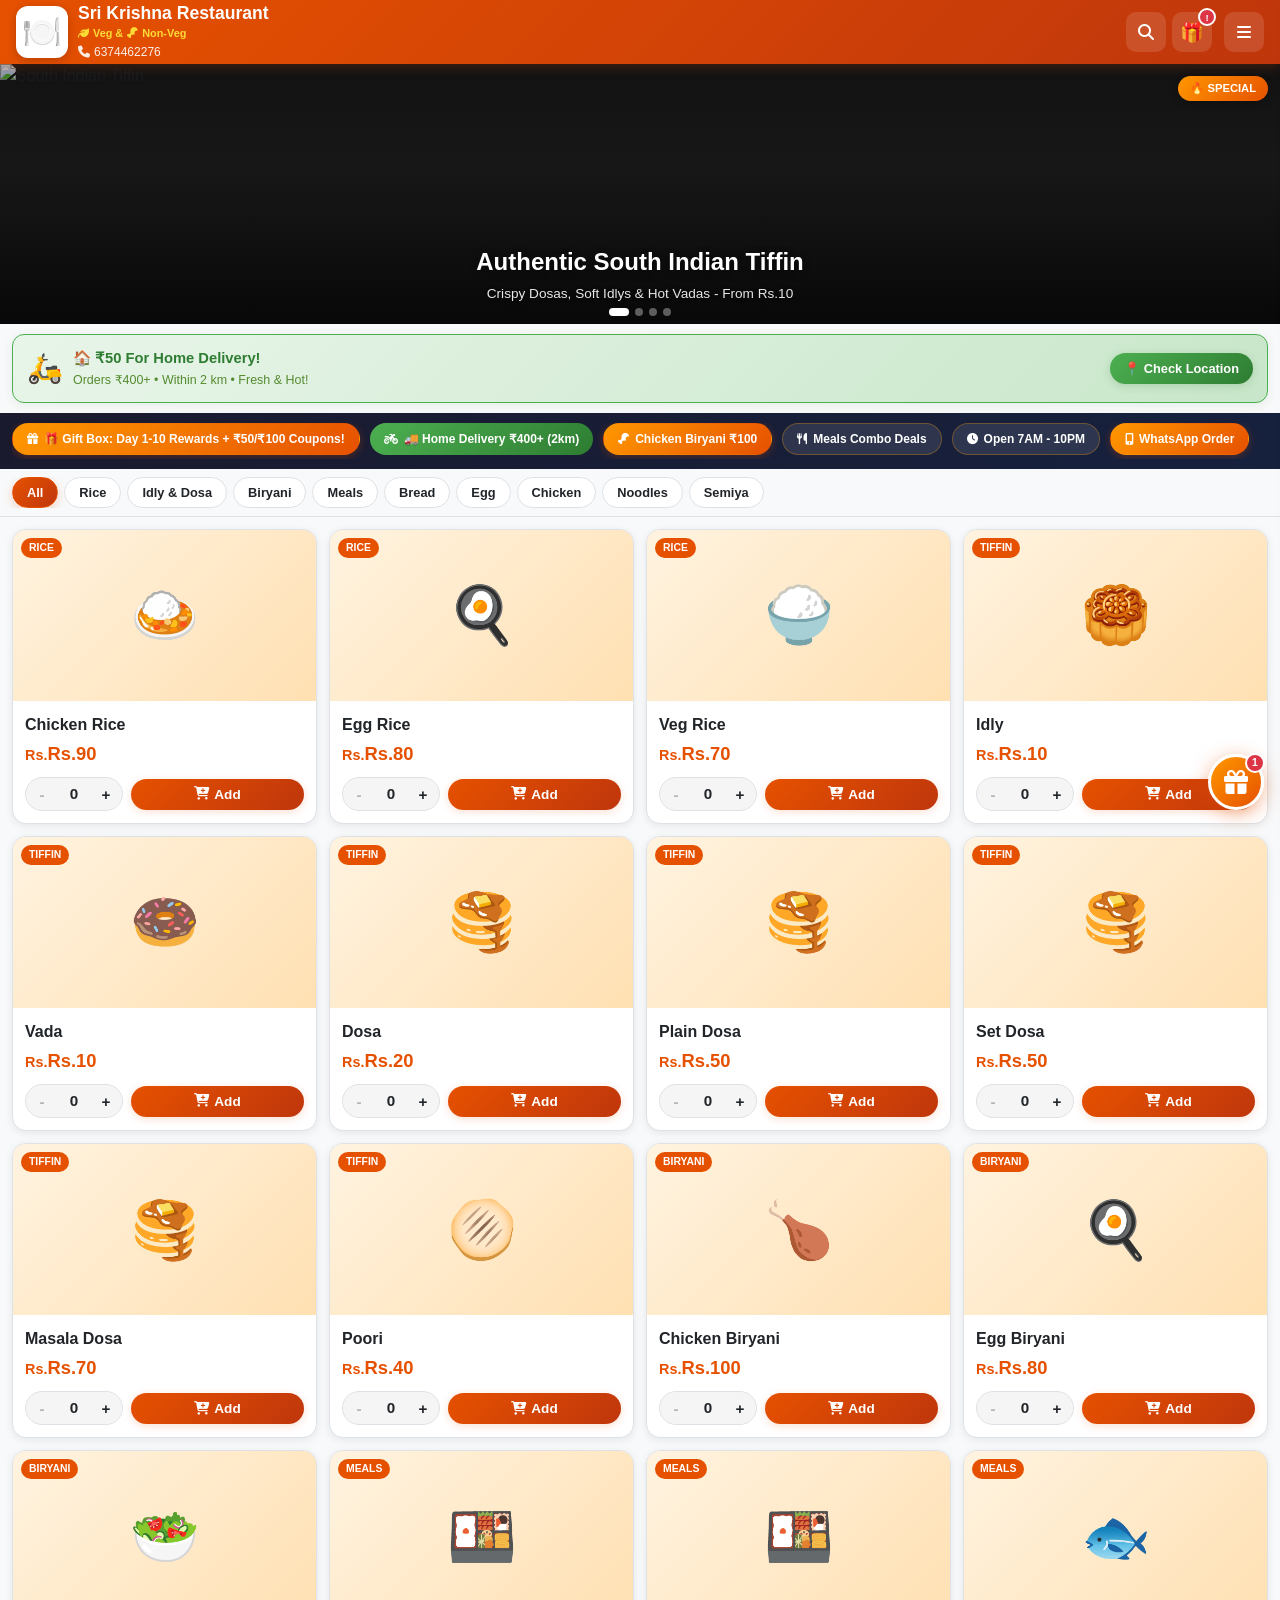
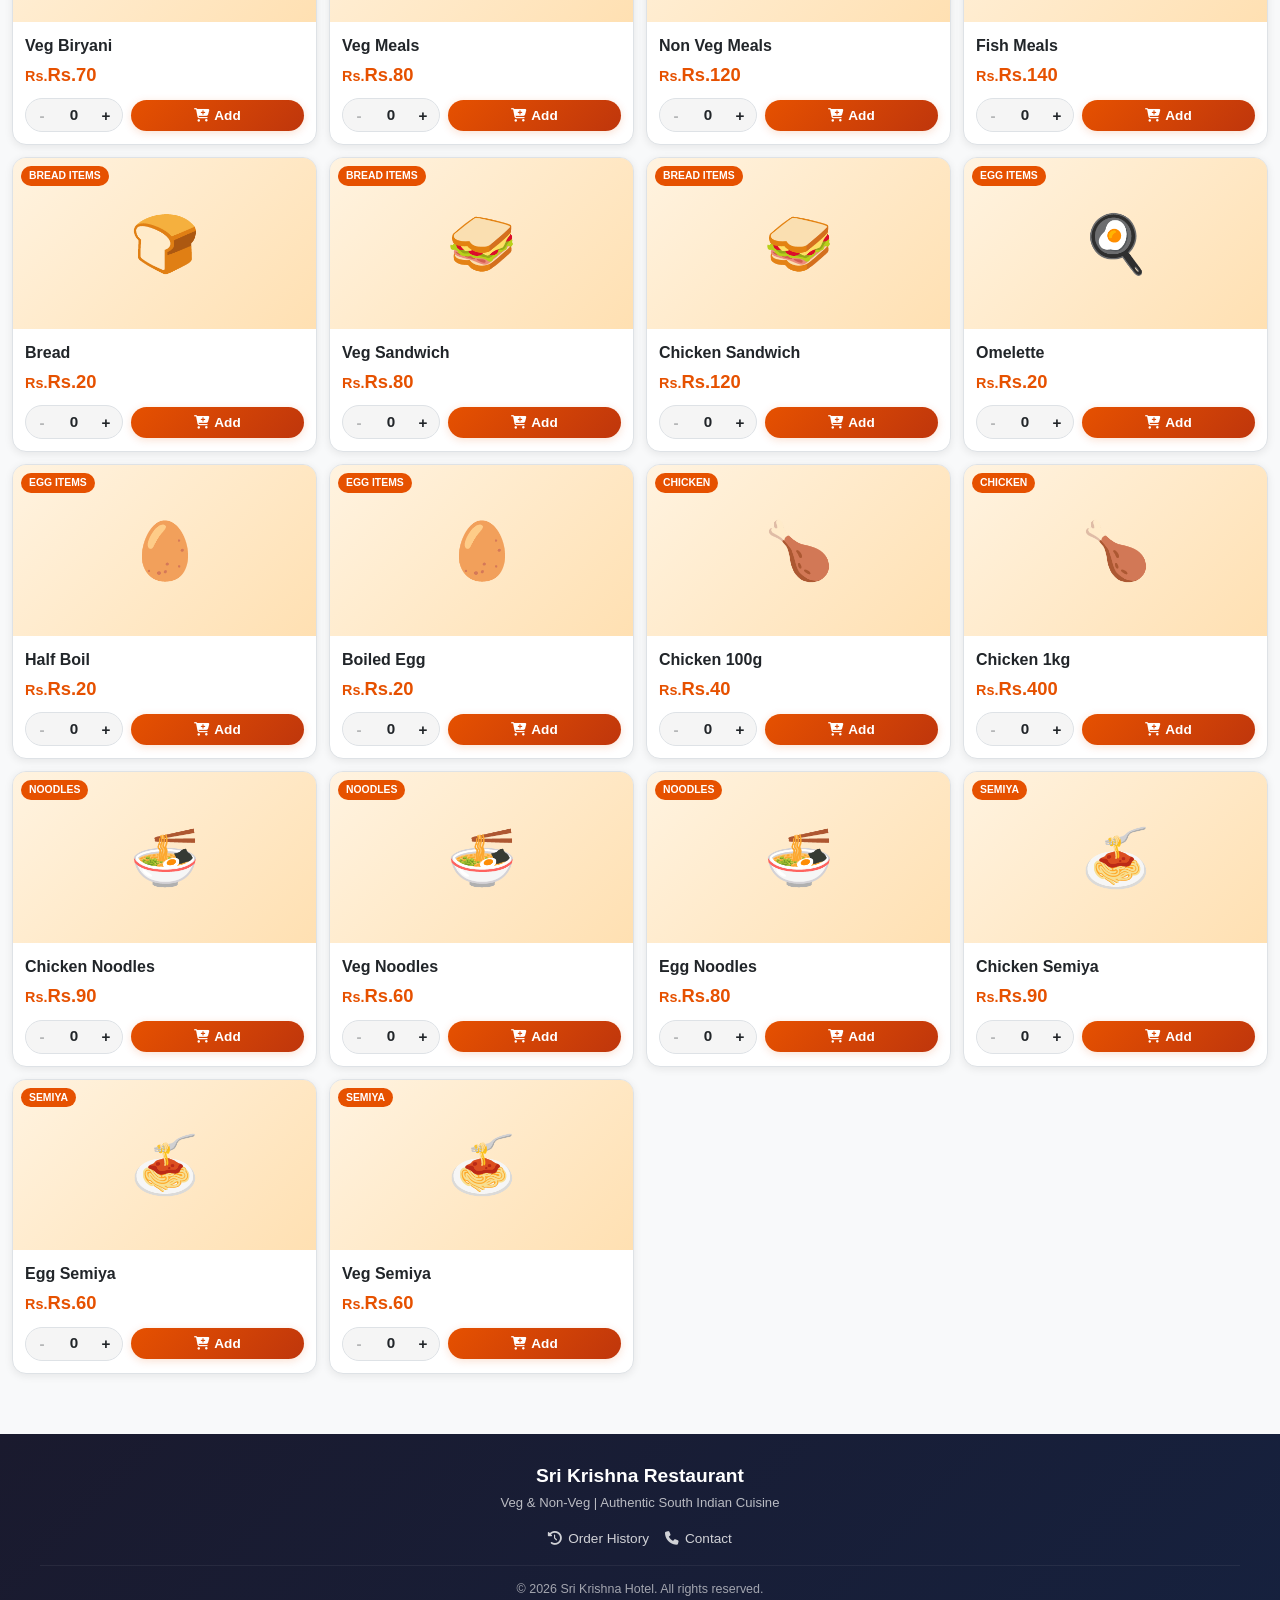
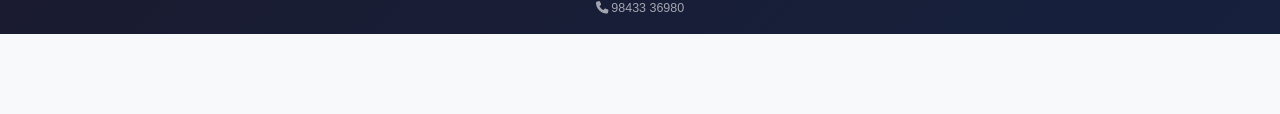
==== index.html @ 039445fa "Update index.html" ====
<!DOCTYPE html>
<html lang="en">
<head>
    <meta charset="UTF-8">
    <meta name="viewport" content="width=device-width, initial-scale=1.0, maximum-scale=1.0, user-scalable=no, viewport-fit=cover">
    <title>Sri Krishna Hotel | Online Ordering</title>
    <meta name="description" content="Order fresh South Indian meals online from Sri Krishna Hotel.">
    <meta name="theme-color" content="#e65100">
    <meta name="apple-mobile-web-app-capable" content="yes">
    <meta name="apple-mobile-web-app-status-bar-style" content="black-translucent">

    <link rel="preconnect" href="https://cdnjs.cloudflare.com" crossorigin>
    <link rel="preconnect" href="https://images.unsplash.com" crossorigin>
    <link rel="preconnect" href="https://img.icons8.com" crossorigin>
    <link rel="preconnect" href="https://www.gstatic.com" crossorigin>
    <!-- ✅ SPEED FIX: First hero image preload - LCP improve -->
    <link rel="preload" as="image" href="https://images.unsplash.com/photo-1630384060421-cb20aeb65535?w=800&q=60&fm=webp&auto=format" fetchpriority="high">
    <link rel="preload" href="https://cdnjs.cloudflare.com/ajax/libs/font-awesome/6.4.0/webfonts/fa-solid-900.woff2" as="font" type="font/woff2" crossorigin>

    <link rel="icon" href="icon.jpeg" type="image/jpeg">
    <link rel="apple-touch-icon" href="icon.jpeg">

    <style>
    :root{--primary:#e65100;--primary-dark:#bf360c;--secondary:#2e7d32;--bg:#f8f9fa;--card-bg:#fff;--text:#212529;--text-light:#6c757d;--border:#dee2e6;--shadow:0 2px 8px rgba(0,0,0,0.08);--radius:14px;--radius-sm:10px;--header-height:64px}
    *,*::before,*::after{margin:0;padding:0;box-sizing:border-box;-webkit-tap-highlight-color:transparent}
    html{scroll-behavior:smooth;font-size:16px;-webkit-text-size-adjust:100%}
    body{font-family:-apple-system,BlinkMacSystemFont,'Segoe UI',Roboto,sans-serif;background:var(--bg);color:var(--text);line-height:1.5;overflow-x:hidden;padding-bottom:80px;-webkit-overflow-scrolling:touch;min-height:100dvh}
    a{text-decoration:none;color:inherit}
    button{border:none;background:none;cursor:pointer;font-family:inherit;touch-action:manipulation}
    img{max-width:100%;display:block;height:auto}

    .header{position:sticky;top:0;background:linear-gradient(135deg,var(--primary) 0%,var(--primary-dark) 100%);color:#fff;z-index:1000;box-shadow:0 2px 12px rgba(230,81,0,0.25)}
    .header-top{display:flex;align-items:center;justify-content:space-between;padding:8px 12px;max-width:1400px;margin:0 auto;height:var(--header-height);gap:8px}
    .header-left{display:flex;align-items:center;gap:10px}
    .logo{width:48px;height:48px;min-width:48px;border-radius:12px;display:flex;align-items:center;justify-content:center;box-shadow:0 2px 8px rgba(0,0,0,0.2);border:2px solid rgba(255,255,255,0.25);overflow:hidden;background:#fff}
    .logo img{width:100%;height:100%;object-fit:cover;border-radius:10px}
    .hotel-title{font-size:1rem;font-weight:700;line-height:1.2;margin-bottom:1px;white-space:nowrap}
    .hotel-tagline{font-size:0.68rem!important;font-weight:600;color:#ffeb3b;display:flex;align-items:center;gap:4px}
    .hotel-info p{font-size:0.75rem;opacity:0.9;display:flex;align-items:center;gap:4px;margin-top:1px;white-space:nowrap}
    .header-right{display:flex;align-items:center;gap:6px}
    .search-toggle,.menu-toggle{width:40px;height:40px;border-radius:10px;background:rgba(255,255,255,0.12);color:#fff;font-size:1rem;display:flex;align-items:center;justify-content:center}
    .search-toggle:active,.menu-toggle:active{background:rgba(255,255,255,0.25);transform:scale(0.95)}

    .search-bar{max-height:0;overflow:hidden;transition:max-height 0.25s,padding 0.25s;background:rgba(0,0,0,0.08)}
    .search-bar.active{max-height:60px;padding:8px 12px}
    .search-container{display:flex;align-items:center;background:#fff;border-radius:50px;padding:6px 14px;max-width:600px;margin:0 auto;gap:8px}
    .search-container input{flex:1;border:none;outline:none;font-size:0.95rem;background:transparent}
    .search-container button{color:var(--text-light);font-size:1rem;width:28px;height:28px;display:flex;align-items:center;justify-content:center;border-radius:50%}

    /* ===== HERO BANNER WITH REAL FOOD IMAGES ===== */
    .hero-banner{position:relative;width:100%;height:200px;overflow:hidden;background:#1a1a1a}
    .hero-slider{position:relative;width:100%;height:100%}
    .hero-slide{position:absolute;inset:0;opacity:0;transition:opacity 0.5s ease;overflow:hidden}
    .hero-slide.active{opacity:1}
    .hero-slide img{position:absolute;inset:0;width:100%;height:100%;object-fit:cover;display:block}
    .hero-overlay{position:absolute;inset:0;background:linear-gradient(to top,rgba(0,0,0,0.75) 0%,rgba(0,0,0,0.2) 50%,rgba(0,0,0,0.4) 100%)}
    .hero-content{position:absolute;bottom:16px;left:16px;right:16px;color:#fff}
    .hero-content h2{font-size:1.1rem;font-weight:700;margin-bottom:3px;text-shadow:0 2px 8px rgba(0,0,0,0.5)}
    .hero-content p{font-size:0.8rem;opacity:0.95;text-shadow:0 1px 4px rgba(0,0,0,0.4)}
    .hero-badge{position:absolute;top:12px;right:12px;background:linear-gradient(135deg,#ff9800,#e65100);color:#fff;padding:4px 12px;border-radius:50px;font-size:0.7rem;font-weight:700;z-index:5;box-shadow:0 2px 8px rgba(0,0,0,0.3)}
    .hero-dots{position:absolute;bottom:8px;left:50%;transform:translateX(-50%);display:flex;gap:6px;z-index:5}
    .hero-dot{width:8px;height:8px;border-radius:50%;background:rgba(255,255,255,0.35);cursor:pointer;transition:all 0.2s}
    .hero-dot.active{background:#fff;width:20px;border-radius:4px}

    /* ===== OFFERS STRIP BELOW HERO ===== */
    .offers-strip{background:linear-gradient(135deg,#1a1a2e,#16213e);padding:10px 12px;overflow-x:auto;scrollbar-width:none;-webkit-overflow-scrolling:touch}
    .offers-strip::-webkit-scrollbar{display:none}
    .offers-track{display:flex;gap:10px}
    .offer-pill{flex-shrink:0;padding:6px 14px;background:rgba(255,255,255,0.1);border:1px solid rgba(255,152,0,0.3);border-radius:50px;color:#fff;font-size:0.75rem;font-weight:600;display:flex;align-items:center;gap:6px;white-space:nowrap}
    .offer-pill.hot{background:linear-gradient(135deg,#ff9800,#e65100);border-color:transparent;box-shadow:0 2px 8px rgba(230,81,0,0.3)}
    .offer-pill i{font-size:0.7rem}

    /* ===== FLOATING GIFT BOX ICON ===== */
    .gift-float-btn{position:fixed;bottom:90px;right:16px;width:56px;height:56px;border-radius:50%;background:linear-gradient(135deg,#ff9800,#e65100);color:#fff;display:flex;align-items:center;justify-content:center;font-size:1.5rem;z-index:998;box-shadow:0 4px 20px rgba(230,81,0,0.4);cursor:pointer;transition:all 0.3s;border:3px solid #fff;animation:gift-float 3s ease-in-out infinite}
    .gift-float-btn:active{transform:scale(0.9)}
    .gift-float-btn .gift-badge{position:absolute;top:-4px;right:-4px;width:20px;height:20px;background:#dc3545;color:#fff;border-radius:50%;font-size:0.65rem;font-weight:800;display:flex;align-items:center;justify-content:center;border:2px solid #fff}
    @keyframes gift-float{0%,100%{transform:translateY(0)}50%{transform:translateY(-6px)}}

    /* ===== GIFT BOX SECTION (Initially Hidden) ===== */
    .gift-box-wrapper{display:none;animation:fadeIn 0.4s ease}
    .gift-box-wrapper.show{display:block}
    @keyframes fadeIn{from{opacity:0;transform:translateY(20px)}to{opacity:1;transform:translateY(0)}}

    .gift-box-section{background:linear-gradient(135deg,#fff3e0 0%,#ffe0b2 100%);border-radius:var(--radius);padding:16px;margin:12px;border:2px solid #ff9800;box-shadow:0 4px 15px rgba(255,152,0,0.2)}
    .gift-box-header{display:flex;align-items:center;gap:10px;margin-bottom:14px}
    .gift-box-header i{font-size:1.5rem;color:#e65100}
    .gift-box-header h3{flex:1;font-size:1.1rem;color:#e65100}
    .gift-progress{background:#e65100;color:#fff;padding:4px 12px;border-radius:50px;font-size:0.8rem;font-weight:700}
    .gift-box-grid{display:grid;grid-template-columns:repeat(5,1fr);gap:8px;margin-bottom:14px}
    .gift-box-day{aspect-ratio:1;border-radius:12px;display:flex;flex-direction:column;align-items:center;justify-content:center;gap:4px;cursor:pointer;transition:all 0.2s;border:2px solid transparent;background:#fff;box-shadow:0 2px 8px rgba(0,0,0,0.08)}
    .gift-box-day:active{transform:scale(0.95)}
    .gift-box-day.locked{background:#f5f5f5;color:#bbb;cursor:not-allowed}
    .gift-box-day.active{background:linear-gradient(135deg,#ff9800,#e65100);color:#fff;border-color:#e65100;animation:pulse-gift 2s infinite}
    .gift-box-day.opened{background:linear-gradient(135deg,#4caf50,#2e7d32);color:#fff}
    .gift-box-day.missed{background:#ffebee;color:#c62828;opacity:0.6}
    @keyframes pulse-gift{0%,100%{transform:scale(1);box-shadow:0 2px 8px rgba(230,81,0,0.3)}50%{transform:scale(1.05);box-shadow:0 4px 20px rgba(230,81,0,0.4)}}
    .gift-box-icon{font-size:1.3rem}
    .gift-day-num{font-size:0.65rem;font-weight:600}
    .gift-progress-bar{height:8px;background:#e0e0e0;border-radius:50px;overflow:hidden;margin-bottom:8px}
    .gift-progress-fill{height:100%;background:linear-gradient(90deg,#ff9800,#e65100);border-radius:50px;transition:width 0.5s ease}
    .gift-status-text{text-align:center;font-size:0.85rem;color:#666;font-weight:500}
    .coupon-section{margin-top:14px;padding-top:14px;border-top:2px dashed #ff9800}
    .coupon-banner{background:linear-gradient(135deg,#4caf50,#2e7d32);color:#fff;padding:12px;border-radius:10px;display:flex;align-items:center;gap:10px;font-size:0.9rem;font-weight:600;margin-bottom:10px}
    .coupon-banner i{font-size:1.3rem}
    .btn-claim-coupon{width:100%;padding:14px;background:linear-gradient(135deg,#e65100,#bf360c);color:#fff;border-radius:50px;font-weight:700;font-size:1rem;display:flex;align-items:center;justify-content:center;gap:8px;box-shadow:0 4px 15px rgba(230,81,0,0.3);animation:pulse-gift 2s infinite;border:none}
    .btn-claim-coupon:active{transform:scale(0.97)}

    .category-section{position:sticky;top:var(--header-height);background:var(--bg);z-index:100;padding:8px 0;border-bottom:1px solid var(--border)}
    .category-container{display:flex;gap:6px;padding:0 12px;overflow-x:auto;scrollbar-width:none;-webkit-overflow-scrolling:touch}
    .category-container::-webkit-scrollbar{display:none}
    .category-btn{flex-shrink:0;padding:7px 14px;border-radius:50px;background:#fff;color:var(--text);font-weight:600;font-size:0.8rem;border:1.5px solid var(--border);white-space:nowrap}
    .category-btn.active{background:linear-gradient(135deg,var(--primary) 0%,var(--primary-dark) 100%);color:#fff;border-color:var(--primary);box-shadow:0 3px 10px rgba(230,81,0,0.22)}
    .category-btn:active{transform:scale(0.96)}

    .menu-section{padding:12px 12px 30px;max-width:1400px;margin:0 auto}
    .menu-container{display:grid;grid-template-columns:1fr;gap:12px}

    .skeleton-card{background:var(--card-bg);border-radius:var(--radius);overflow:hidden;box-shadow:var(--shadow);border:1px solid var(--border)}
    .skeleton-img{width:100%;aspect-ratio:16/9;background:linear-gradient(90deg,#e8e8e8 25%,#d0d0d0 50%,#e8e8e8 75%);background-size:200% 100%;animation:shimmer 1s infinite}
    .skeleton-body{padding:12px}
    .skeleton-title{height:16px;width:65%;background:#e8e8e8;border-radius:4px;margin-bottom:6px}
    .skeleton-price{height:20px;width:35%;background:#e8e8e8;border-radius:4px;margin-bottom:10px}
    .skeleton-btn{height:36px;width:100%;background:#e8e8e8;border-radius:50px}
    @keyframes shimmer{0%{background-position:200% 0}100%{background-position:-200% 0}}

    .product-card{background:var(--card-bg);border-radius:var(--radius);overflow:hidden;box-shadow:var(--shadow);border:1px solid var(--border);display:flex;flex-direction:column}
    .product-card:active{transform:scale(0.985)}
    .product-image{position:relative;width:100%;aspect-ratio:1;overflow:hidden;background:#e8e8e8}
    .product-image img{position:absolute;inset:0;width:100%;height:100%;object-fit:contain;opacity:0;transition:opacity 0.2s}
    .product-image img.loaded{opacity:1}
    .product-badge{position:absolute;top:8px;left:8px;background:var(--primary);color:#fff;padding:2px 8px;border-radius:50px;font-size:0.65rem;font-weight:600;text-transform:uppercase;z-index:2}
    .product-info{padding:12px;flex:1;display:flex;flex-direction:column}
    .product-name{font-size:1rem;font-weight:700;margin-bottom:3px}
    .product-price{font-size:1.15rem;font-weight:800;color:var(--primary);margin-bottom:10px}
    .product-price::before{content:"Rs.";font-size:0.9rem}
    .product-actions{margin-top:auto;display:flex;align-items:center;gap:8px}
    .quantity-control{display:flex;align-items:center;background:#f5f5f5;border-radius:50px;overflow:hidden;border:1px solid var(--border)}
    .qty-btn{width:32px;height:32px;display:flex;align-items:center;justify-content:center;font-size:0.95rem;color:var(--text);font-weight:700}
    .qty-btn:active{background:var(--primary);color:#fff}
    .qty-btn:disabled{opacity:0.3}
    .qty-value{width:32px;text-align:center;font-weight:700;font-size:0.95rem}
    .btn-add-cart{flex:1;padding:8px 12px;background:linear-gradient(135deg,var(--primary) 0%,var(--primary-dark) 100%);color:#fff;border-radius:50px;font-weight:600;font-size:0.85rem;display:flex;align-items:center;justify-content:center;gap:5px;box-shadow:0 2px 8px rgba(230,81,0,0.18)}
    .btn-add-cart:active{transform:scale(0.97)}
    .btn-add-cart.added{background:linear-gradient(135deg,var(--secondary) 0%,#1b5e20 100%)}

    .toast{position:fixed;top:80px;left:50%;transform:translateX(-50%) translateY(-15px);background:var(--secondary);color:#fff;padding:8px 18px;border-radius:50px;display:flex;align-items:center;gap:8px;font-weight:500;font-size:0.85rem;box-shadow:0 4px 20px rgba(0,0,0,0.15);z-index:10000;opacity:0;transition:opacity 0.2s,transform 0.2s;white-space:nowrap;pointer-events:none}
    .toast.show{transform:translateX(-50%) translateY(0);opacity:1}

    .sticky-cart{position:fixed;bottom:14px;left:50%;transform:translateX(-50%);z-index:999;display:none}
    .cart-btn{display:flex;align-items:center;gap:8px;padding:11px 22px;background:linear-gradient(135deg,var(--primary) 0%,var(--primary-dark) 100%);color:#fff;border-radius:50px;font-weight:700;font-size:0.95rem;box-shadow:0 4px 18px rgba(230,81,0,0.35)}
    .cart-btn:active{transform:scale(0.97)}
    .cart-count{background:#fff;color:var(--primary);width:22px;height:22px;border-radius:50%;display:flex;align-items:center;justify-content:center;font-size:0.75rem;font-weight:800}

    .cart-overlay{position:fixed;inset:0;background:rgba(0,0,0,0.5);z-index:1001;opacity:0;visibility:hidden;transition:opacity 0.2s,visibility 0.2s}
    .cart-overlay.open{opacity:1;visibility:visible}
    .cart-drawer{position:fixed;top:0;right:-100%;width:100%;max-width:420px;height:100dvh;background:#fff;z-index:1002;display:flex;flex-direction:column;transition:right 0.25s;box-shadow:-6px 0 25px rgba(0,0,0,0.1)}
    .cart-drawer.open{right:0}
    .cart-drawer-header{display:flex;align-items:center;justify-content:space-between;padding:16px 18px;border-bottom:1px solid var(--border);background:linear-gradient(135deg,var(--primary) 0%,var(--primary-dark) 100%);color:#fff}
    .cart-drawer-header h3{display:flex;align-items:center;gap:8px;font-size:1.1rem}
    .cart-close{color:#fff;font-size:1rem;width:32px;height:32px;display:flex;align-items:center;justify-content:center;border-radius:50%;background:rgba(255,255,255,0.15)}
    .cart-close:active{background:rgba(255,255,255,0.3)}
    .cart-drawer-body{flex:1;overflow-y:auto;padding:12px;-webkit-overflow-scrolling:touch}
    .empty-cart{display:flex;flex-direction:column;align-items:center;justify-content:center;padding:50px 20px;text-align:center;color:var(--text-light)}
    .empty-cart i{font-size:3.5rem;margin-bottom:14px;opacity:0.3}
    .empty-cart p{font-size:1.1rem;font-weight:600;margin-bottom:4px;color:var(--text)}
    .cart-item{display:flex;align-items:center;gap:8px;padding:10px;background:#f8f9fa;border-radius:var(--radius-sm);margin-bottom:6px;border:1px solid var(--border)}
    .cart-item-image{width:48px;height:48px;border-radius:8px;object-fit:cover;flex-shrink:0}
    .cart-item-details{flex:1;min-width:0}
    .cart-item-name{font-weight:600;font-size:0.88rem;margin-bottom:1px;white-space:nowrap;overflow:hidden;text-overflow:ellipsis}
    .cart-item-price{color:var(--primary);font-weight:700;font-size:0.82rem}
    .cart-item-qty{display:flex;align-items:center;gap:5px}
    .cart-item-qty button{width:24px;height:24px;border-radius:50%;background:#fff;border:1px solid var(--border);display:flex;align-items:center;justify-content:center;font-size:0.7rem}
    .cart-item-qty button:active{background:var(--primary);color:#fff}
    .cart-item-qty span{font-weight:700;min-width:16px;text-align:center;font-size:0.85rem}
    .cart-item-remove{color:#dc3545;font-size:0.9rem;width:28px;height:28px;display:flex;align-items:center;justify-content:center;border-radius:50%}
    .cart-item-remove:active{background:#ffebee}
    .cart-drawer-footer{padding:16px;border-top:1px solid var(--border);background:#fafafa;display:none}
    .cart-summary{margin-bottom:12px}
    .cart-summary-row{display:flex;justify-content:space-between;padding:4px 0;font-size:0.9rem;color:var(--text-light)}
    .cart-summary-row.total{font-size:1.1rem;font-weight:800;color:var(--text);border-top:2px solid var(--border);padding-top:6px;margin-top:4px}
    .btn-place-order{width:100%;padding:12px;background:linear-gradient(135deg,var(--secondary) 0%,#1b5e20 100%);color:#fff;border-radius:50px;font-weight:700;font-size:0.95rem;display:flex;align-items:center;justify-content:center;gap:6px;margin-bottom:8px;box-shadow:0 3px 12px rgba(46,125,50,0.22)}
    .btn-continue{width:100%;padding:10px;background:transparent;color:var(--text-light);border-radius:50px;font-weight:600;font-size:0.88rem;display:flex;align-items:center;justify-content:center;gap:6px;border:1.5px solid var(--border)}

    .mobile-menu{position:fixed;top:0;right:-300px;width:280px;max-width:80vw;height:100dvh;background:#fff;z-index:10001;box-shadow:-4px 0 20px rgba(0,0,0,0.12);transition:right 0.25s;display:flex;flex-direction:column}
    .mobile-menu.open{right:0}
    .mobile-menu-header{display:flex;align-items:center;justify-content:space-between;padding:18px;border-bottom:1px solid var(--border);background:linear-gradient(135deg,var(--primary) 0%,var(--primary-dark) 100%);color:#fff}
    .mobile-menu-header h3{font-size:1.1rem}
    .mobile-menu-header button{color:#fff;font-size:1.1rem;width:34px;height:34px;display:flex;align-items:center;justify-content:center;border-radius:50%;background:rgba(255,255,255,0.15)}
    .mobile-menu-content{flex:1;overflow-y:auto;padding:8px 0;-webkit-overflow-scrolling:touch}
    .mobile-menu-item{display:flex;align-items:center;gap:12px;padding:12px 18px;color:var(--text);font-weight:500;font-size:0.92rem;border-left:3px solid transparent}
    .mobile-menu-item i{width:22px;text-align:center;color:var(--primary);font-size:1rem}
    .mobile-menu-item:active{background:#fff3e0;border-left-color:var(--primary);color:var(--primary-dark)}
    .mobile-menu-divider{height:1px;background:var(--border);margin:8px 16px}
    .mobile-menu-overlay{position:fixed;inset:0;background:rgba(0,0,0,0.45);z-index:10000;opacity:0;visibility:hidden;transition:opacity 0.2s,visibility 0.2s}
    .mobile-menu-overlay.open{opacity:1;visibility:visible}

    .modal-overlay{position:fixed;inset:0;background:rgba(0,0,0,0.55);z-index:2000;opacity:0;visibility:hidden;transition:opacity 0.25s,visibility 0.25s}
    .modal-overlay.open{opacity:1;visibility:visible}
    .modal{position:fixed;top:50%;left:50%;transform:translate(-50%,-50%) scale(0.92);background:#fff;border-radius:var(--radius);width:92%;max-width:420px;max-height:90dvh;z-index:2001;opacity:0;visibility:hidden;transition:all 0.25s;display:flex;flex-direction:column;box-shadow:0 20px 60px rgba(0,0,0,0.3)}
    .modal.open{opacity:1;visibility:visible;transform:translate(-50%,-50%) scale(1)}
    .modal-header{display:flex;align-items:center;justify-content:space-between;padding:16px 18px;border-bottom:1px solid var(--border);background:linear-gradient(135deg,var(--primary) 0%,var(--primary-dark) 100%);color:#fff;border-radius:var(--radius) var(--radius) 0 0}
    .modal-header h3{display:flex;align-items:center;gap:8px;font-size:1.05rem}
    .modal-close{color:#fff;font-size:1rem;width:32px;height:32px;display:flex;align-items:center;justify-content:center;border-radius:50%;background:rgba(255,255,255,0.15)}
    .modal-close:active{background:rgba(255,255,255,0.3)}
    .modal-body{padding:16px;overflow-y:auto;flex:1;-webkit-overflow-scrolling:touch}
    .text-center{text-align:center}

    .form-group{margin-bottom:14px}
    .form-group label{display:flex;align-items:center;gap:6px;font-size:0.9rem;font-weight:600;color:var(--text);margin-bottom:6px}
    .form-group label i{color:var(--primary);width:16px}
    .form-group input,.form-group textarea{width:100%;padding:10px 14px;border:1.5px solid var(--border);border-radius:var(--radius-sm);font-size:0.95rem;font-family:inherit;outline:none;transition:border-color 0.2s;background:#fff}
    .form-group input:focus,.form-group textarea:focus{border-color:var(--primary)}
    .form-group textarea{resize:vertical;min-height:60px}

    .payment-options{display:flex;gap:10px;flex-wrap:wrap}
    .payment-option{flex:1;display:flex;align-items:center;gap:8px;padding:12px;border:1.5px solid var(--border);border-radius:var(--radius-sm);cursor:pointer;transition:all 0.2s;background:#fff}
    .payment-option:has(input:checked){border-color:var(--primary);background:#fff3e0}
    .payment-option input{position:absolute;opacity:0}
    .payment-radio{width:20px;height:20px;border:2px solid var(--border);border-radius:50%;display:flex;align-items:center;justify-content:center;transition:all 0.2s}
    .payment-option:has(input:checked) .payment-radio{border-color:var(--primary);background:var(--primary)}
    .payment-radio::after{content:'';width:8px;height:8px;background:#fff;border-radius:50%;opacity:0;transition:opacity 0.2s}
    .payment-option:has(input:checked) .payment-radio::after{opacity:1}
    .payment-option i{font-size:1.1rem;color:var(--primary)}
    .payment-option span{font-weight:600;font-size:0.9rem}

    .upi-app-grid{display:grid;grid-template-columns:repeat(3,1fr);gap:8px;margin:12px 0}
    .upi-app-btn{display:flex;flex-direction:column;align-items:center;gap:4px;padding:10px;border:1.5px solid var(--border);border-radius:var(--radius-sm);background:#fff;cursor:pointer;transition:all 0.2s}
    .upi-app-btn:active{transform:scale(0.96)}
    .upi-app-btn.selected{border-color:var(--primary);background:#fff3e0;box-shadow:0 2px 8px rgba(230,81,0,0.15)}
    .upi-app-icon{width:40px;height:40px;border-radius:50%;display:flex;align-items:center;justify-content:center;overflow:hidden;background:#f5f5f5}
    .upi-app-icon img{width:100%;height:100%;object-fit:contain}
    .fallback-icon{width:100%;height:100%;display:flex;align-items:center;justify-content:center;color:#fff;font-weight:700;font-size:1rem}
    .upi-app-name{font-size:0.75rem;font-weight:600;color:var(--text)}

    .qr-container{text-align:center;padding:16px;background:#f8f9fa;border-radius:var(--radius-sm);border:1.5px dashed var(--border)}
    .qr-header{margin-bottom:10px}
    .qr-title{font-size:1rem;font-weight:700;color:var(--text)}
    .qr-subtitle{font-size:0.8rem;color:var(--text-light)}
    .qr-image-wrap{display:flex;flex-direction:column;align-items:center;gap:10px;width:min(100%,320px);margin:0 auto 10px}
    .qr-image{width:100%;max-width:320px;height:auto;border-radius:16px;object-fit:contain;background:#fff;padding:6px;box-shadow:0 6px 20px rgba(0,0,0,0.12)}
    .qr-amount-badge{position:static;display:inline-flex;align-items:center;justify-content:center;background:var(--primary);color:#fff;padding:6px 12px;border-radius:50px;font-size:0.82rem;font-weight:700;box-shadow:0 2px 8px rgba(0,0,0,0.2)}
    .qr-upi-id{display:flex;align-items:center;justify-content:center;gap:8px;margin:10px 0;font-size:0.9rem;flex-wrap:wrap}
    .qr-upi-id strong{color:var(--primary)}
    #btn-copy-upi{width:32px;height:32px;border-radius:50%;background:var(--primary);color:#fff;display:flex;align-items:center;justify-content:center;font-size:0.85rem}
    #btn-copy-upi:active{transform:scale(0.9)}
    .qr-note{font-size:0.8rem;color:var(--text-light);margin-top:8px;line-height:1.5}

    .payment-status{text-align:center;padding:10px;background:#f5f5f5;border-radius:var(--radius-sm);margin:10px 0;font-size:0.85rem;font-weight:600}
    .status-paid{color:var(--secondary);background:#e8f5e9}
    .status-pending{color:#f57c00;background:#fff3e0}
    .status-cash{color:var(--text-light)}
    .status-upi-initiated{color:#1565c0;background:#e3f2fd;font-size:0.8rem;padding:4px;border-radius:6px;display:block}

    .btn-submit-order{width:100%;padding:14px;background:linear-gradient(135deg,var(--primary) 0%,var(--primary-dark) 100%);color:#fff;border-radius:50px;font-weight:700;font-size:1rem;display:flex;align-items:center;justify-content:center;gap:8px;margin-top:10px;box-shadow:0 4px 15px rgba(230,81,0,0.25)}
    .btn-submit-order:disabled{opacity:0.5;cursor:not-allowed}
    .btn-submit-order:active:not(:disabled){transform:scale(0.98)}

    .success-icon{width:70px;height:70px;background:linear-gradient(135deg,var(--secondary),#1b5e20);border-radius:50%;display:flex;align-items:center;justify-content:center;margin:0 auto 16px}
    .success-icon i{font-size:2.5rem;color:#fff}
    .success-modal h3{color:var(--secondary);margin-bottom:8px;font-size:1.3rem}
    .success-modal p{margin-bottom:4px;color:var(--text-light)}
    .success-note{font-size:0.85rem;color:var(--text-light);margin:8px 0 16px}
    .btn-new-order,.btn-download-bill{width:100%;padding:12px;border-radius:50px;font-weight:700;font-size:0.95rem;display:flex;align-items:center;justify-content:center;gap:8px;margin-bottom:8px}
    .btn-new-order{background:linear-gradient(135deg,var(--primary),var(--primary-dark));color:#fff;box-shadow:0 3px 12px rgba(230,81,0,0.22)}
    .btn-download-bill{background:#fff;color:var(--primary);border:2px solid var(--primary)}
    .btn-new-order:active,.btn-download-bill:active{transform:scale(0.97)}

    .history-item{padding:12px;background:#f8f9fa;border-radius:var(--radius-sm);margin-bottom:8px;border:1px solid var(--border)}
    .history-item-header{display:flex;justify-content:space-between;align-items:center;margin-bottom:6px}
    .history-item-header h4{font-size:0.95rem;color:var(--text)}
    .history-item-date{font-size:0.8rem;color:var(--text-light)}
    .history-item-details{font-size:0.85rem;color:var(--text-light);margin-bottom:6px;line-height:1.4}
    .history-item-total{font-size:0.9rem;font-weight:700;color:var(--primary)}
    .empty-history{display:flex;flex-direction:column;align-items:center;padding:40px 20px;color:var(--text-light);text-align:center}
    .empty-history i{font-size:3rem;margin-bottom:12px;opacity:0.3}
    .empty-history p{font-weight:600;color:var(--text)}

    .contact-info{display:flex;flex-direction:column;gap:8px}
    .contact-item{display:flex;align-items:center;gap:12px;padding:14px;background:#f8f9fa;border-radius:var(--radius-sm);border:1px solid var(--border);transition:all 0.2s}
    .contact-item:active{background:#fff3e0;border-color:var(--primary)}
    .contact-item i{width:36px;height:36px;border-radius:50%;background:linear-gradient(135deg,var(--primary),var(--primary-dark));color:#fff;display:flex;align-items:center;justify-content:center;font-size:1rem;flex-shrink:0}
    .contact-item h4{font-size:0.95rem;margin-bottom:2px;color:var(--text)}
    .contact-item p{font-size:0.85rem;color:var(--text-light)}

    .gift-reward-modal{position:fixed;inset:0;background:rgba(0,0,0,0.6);z-index:10000;display:flex;align-items:center;justify-content:center;backdrop-filter:blur(4px)}
    .gift-reward-content{background:#fff;border-radius:var(--radius);padding:30px 24px;text-align:center;max-width:300px;width:90%;animation:pop-in 0.3s ease}
    @keyframes pop-in{0%{transform:scale(0.5);opacity:0}100%{transform:scale(1);opacity:1}}
    .gift-reward-icon{font-size:4rem;margin-bottom:10px;animation:bounce 1s infinite}
    @keyframes bounce{0%,100%{transform:translateY(0)}50%{transform:translateY(-10px)}}
    .gift-reward-content h3{color:#e65100;margin-bottom:8px}
    .gift-reward-text{font-size:1.1rem;font-weight:700;color:#2e7d32;margin-bottom:20px}
    .btn-gift-ok{padding:12px 30px;background:linear-gradient(135deg,#4caf50,#2e7d32);color:#fff;border-radius:50px;font-weight:700;border:none}
    .btn-gift-ok:active{transform:scale(0.95)}

    .coupon-modal-overlay{position:fixed;inset:0;background:rgba(0,0,0,0.6);z-index:10001;display:flex;align-items:flex-end;justify-content:center;backdrop-filter:blur(4px)}
    .coupon-modal{background:#fff;border-radius:var(--radius) var(--radius) 0 0;width:100%;max-width:480px;max-height:85vh;display:flex;flex-direction:column;animation:slide-up 0.3s ease}
    @keyframes slide-up{0%{transform:translateY(100%)}100%{transform:translateY(0)}}
    .coupon-modal-header{display:flex;align-items:center;justify-content:space-between;padding:16px 18px;border-bottom:1px solid var(--border);background:linear-gradient(135deg,var(--primary),var(--primary-dark));color:#fff}
    .coupon-modal-header h3{display:flex;align-items:center;gap:8px;font-size:1.05rem}
    .coupon-close{width:32px;height:32px;border-radius:50%;background:rgba(255,255,255,0.2);color:#fff;display:flex;align-items:center;justify-content:center;border:none}
    .coupon-close:active{background:rgba(255,255,255,0.3)}
    .coupon-modal-body{padding:16px;overflow-y:auto;flex:1}
    .coupon-info{background:#fff3e0;border-radius:10px;padding:14px;margin-bottom:16px;display:flex;gap:10px;align-items:flex-start}
    .coupon-info i{color:#e65100;font-size:1.2rem;margin-top:2px;flex-shrink:0}
    .coupon-info p{font-size:0.9rem;color:#666;line-height:1.4}
    .coupon-items-grid{display:grid;grid-template-columns:repeat(2,1fr);gap:10px}
    .coupon-item-card{background:#f8f9fa;border:2px solid var(--border);border-radius:12px;padding:14px 10px;text-align:center;cursor:pointer;transition:all 0.2s}
    .coupon-item-card:active{transform:scale(0.97);border-color:var(--primary);background:#fff3e0}
    .coupon-item-emoji{font-size:2.5rem;margin-bottom:6px}
    .coupon-item-name{font-weight:600;font-size:0.85rem;margin-bottom:4px}
    .coupon-item-price{color:var(--primary);font-weight:700;font-size:0.9rem}

    .coupon-success-overlay{position:fixed;inset:0;background:rgba(0,0,0,0.7);z-index:10002;display:flex;align-items:center;justify-content:center;backdrop-filter:blur(4px)}
    .coupon-success-modal{background:#fff;border-radius:var(--radius);padding:30px 24px;text-align:center;max-width:320px;width:90%;animation:pop-in 0.3s ease}
    .coupon-success-icon{width:70px;height:70px;background:linear-gradient(135deg,#4caf50,#2e7d32);border-radius:50%;display:flex;align-items:center;justify-content:center;margin:0 auto 16px}
    .coupon-success-icon i{font-size:2.5rem;color:#fff}
    .coupon-success-modal h3{color:#2e7d32;margin-bottom:14px;font-size:1.3rem}
    .coupon-code-box{background:linear-gradient(135deg,#fff3e0,#ffe0b2);border:2px dashed #e65100;border-radius:12px;padding:14px;display:flex;align-items:center;justify-content:center;gap:10px;margin-bottom:14px}
    .coupon-code{font-size:1.4rem;font-weight:800;color:#e65100;letter-spacing:2px}
    .btn-copy-code{width:36px;height:36px;border-radius:50%;background:#e65100;color:#fff;display:flex;align-items:center;justify-content:center;border:none}
    .btn-copy-code:active{transform:scale(0.9)}
    .coupon-hint{font-size:0.85rem;color:#666;margin-bottom:20px}
    .btn-coupon-done{padding:12px 32px;background:linear-gradient(135deg,#4caf50,#2e7d32);color:#fff;border-radius:50px;font-weight:700;font-size:1rem;border:none}
    .btn-coupon-done:active{transform:scale(0.95)}

    .footer{background:linear-gradient(135deg,#1a1a2e 0%,#16213e 100%);color:#fff;padding:28px 16px 16px;margin-top:30px}
    .footer-content{max-width:1200px;margin:0 auto;text-align:center}
    .footer-brand{margin-bottom:16px}
    .footer-brand h3{font-size:1.2rem;margin-bottom:3px}
    .footer-brand p{opacity:0.7;font-size:0.82rem}
    .footer-links{display:flex;justify-content:center;gap:16px;margin-bottom:16px;flex-wrap:wrap}
    .footer-links a{display:flex;align-items:center;gap:6px;opacity:0.8;font-weight:500;font-size:0.85rem}
    .footer-links a:active{opacity:1;color:#ff9800}
    .footer-bottom{border-top:1px solid rgba(255,255,255,0.1);padding-top:14px;font-size:0.78rem;opacity:0.6}

    @media(min-width:480px){.menu-container{grid-template-columns:repeat(2,1fr)}.hero-banner{height:220px}}
    @media(min-width:640px){.header-top{padding:10px 16px}.hotel-title{font-size:1.1rem}.logo{width:52px;height:52px}}
    @media(min-width:768px){.menu-container{grid-template-columns:repeat(2,1fr)}.hero-banner{height:260px}.hero-content h2{font-size:1.3rem}}
    @media(min-width:1024px){.menu-container{grid-template-columns:repeat(3,1fr)}.hero-banner{height:300px}}
    @media(min-width:1440px){.menu-container{grid-template-columns:repeat(4,1fr)}.hero-banner{height:340px}}
    </style>

    <link rel="stylesheet" href="https://cdnjs.cloudflare.com/ajax/libs/font-awesome/6.4.0/css/all.min.css" media="print" onload="this.media='all'">
    <noscript><link rel="stylesheet" href="https://cdnjs.cloudflare.com/ajax/libs/font-awesome/6.4.0/css/all.min.css"></noscript>

    <link rel="stylesheet" href="style.css" media="print" onload="this.media='all'">
    <noscript><link rel="stylesheet" href="style.css"></noscript>

    <base target="_blank">
<base target="_blank">
<base target="_blank">

    <!--
    ============================================
    ICON SETUP
    ============================================
    - icon.jpeg : Hotel logo (used in header & app icon)
    - Place icon.jpeg in SAME folder as index.html
    - Recommended size: 512x512px or 192x192px
    ============================================
    -->
<base target="_blank">
</head>
<body>
    <div id="toast" class="toast">
        <i class="fas fa-check-circle"></i>
        <span id="toast-message">Item added!</span>
    </div>

    <!-- Floating Gift Box Button -->
    <div class="gift-float-btn" id="gift-float-btn" title="Daily Gift Box">
        <i class="fas fa-gift"></i>
        <span class="gift-badge" id="gift-badge">1</span>
    </div>

    <header class="header" id="header">
        <div class="header-top">
            <div class="header-left">
                <div class="logo">
                    <img src="icon.jpeg" alt="Sri Krishna Hotel Logo" width="48" height="48" loading="eager" fetchpriority="high" onerror="this.style.display='none';this.parentElement.innerHTML='<span style=font-size:2rem>🍽️</span>'">
                </div>
                <div class="hotel-info">
                    <div class="hotel-title">Sri Krishna Restaurant</div>
                    <p class="hotel-tagline"><i class="fas fa-leaf"></i> Veg & <i class="fas fa-drumstick-bite"></i> Non-Veg</p>
                    <p><i class="fas fa-phone"></i> 6374462276</p>
                </div>
            </div>
            <div class="header-right">
                <button class="search-toggle" id="search-toggle" aria-label="Search"><i class="fas fa-search"></i></button>
                <button class="gift-header-btn" id="gift-header-btn" title="🎁 Daily Gift Box - Click to see offers!" style="width:40px;height:40px;border-radius:10px;background:rgba(255,255,255,0.12);color:#fff;font-size:1.2rem;display:flex;align-items:center;justify-content:center;margin-right:6px;cursor:pointer;border:none;position:relative">
                    🎁
                    <span id="gift-header-badge" style="position:absolute;top:-4px;right:-4px;width:18px;height:18px;background:#dc3545;color:#fff;border-radius:50%;font-size:0.6rem;font-weight:800;display:flex;align-items:center;justify-content:center;border:2px solid #fff">!</span>
                </button>
                <button class="menu-toggle" id="menu-toggle" aria-label="Menu"><i class="fas fa-bars"></i></button>
            </div>
        </div>
        <div class="search-bar" id="search-bar">
            <div class="search-container">
                <i class="fas fa-search"></i>
                <input type="text" id="search-input" placeholder="Search food items..." autocomplete="off" inputmode="search">
                <button id="search-close"><i class="fas fa-times"></i></button>
            </div>
        </div>
    </header>

    <main id="main-content">
        <div class="mobile-menu" id="mobile-menu">
            <div class="mobile-menu-header">
                <h3>Menu</h3>
                <button id="mobile-menu-close"><i class="fas fa-times"></i></button>
            </div>
            <div class="mobile-menu-content">
                <a href="#" class="mobile-menu-item" data-category="all"><i class="fas fa-th-large"></i> All Items</a>
                <a href="#" class="mobile-menu-item" data-category="Rice"><i class="fas fa-bowl-rice"></i> Rice</a>
                <a href="#" class="mobile-menu-item" data-category="Tiffin"><i class="fas fa-bread-slice"></i> Idly & Dosa</a>
                <a href="#" class="mobile-menu-item" data-category="Biryani"><i class="fas fa-drumstick-bite"></i> Biryani</a>
                <a href="#" class="mobile-menu-item" data-category="Meals"><i class="fas fa-utensils"></i> Meals</a>
                <a href="#" class="mobile-menu-item" data-category="Bread Items"><i class="fas fa-bread-slice"></i> Bread</a>
                <a href="#" class="mobile-menu-item" data-category="Egg Items"><i class="fas fa-egg"></i> Egg</a>
                <a href="#" class="mobile-menu-item" data-category="Chicken"><i class="fas fa-drumstick-bite"></i> Chicken</a>
                <a href="#" class="mobile-menu-item" data-category="Noodles"><i class="fas fa-bowl-food"></i> Noodles</a>
                <a href="#" class="mobile-menu-item" data-category="Semiya"><i class="fas fa-bowl-food"></i> Semiya</a>
                <div class="mobile-menu-divider"></div>
                <a href="#" class="mobile-menu-item" id="mobile-view-orders"><i class="fas fa-history"></i> Order History</a>
                <a href="#" class="mobile-menu-item" id="mobile-contact"><i class="fas fa-phone"></i> Contact Us</a>
            </div>
        </div>
        <div class="mobile-menu-overlay" id="mobile-menu-overlay"></div>

        <!-- HERO BANNER WITH REAL SOUTH INDIAN FOOD IMAGES -->
        <section class="hero-banner" id="hero-banner">
            <div class="hero-slider">
                <!-- Slide 1: Tiffin Specials -->
                <div class="hero-slide active">
                    <img src="https://static.vecteezy.com/system/resources/thumbnails/040/703/949/small/ai-generated-royal-feast-master-the-art-of-chicken-biryani-at-home-generative-ai-photo.jpg" alt="South Indian Tiffin" width="800" height="200" fetchpriority="high" decoding="async">
                    <div class="hero-overlay"></div>
                    <span class="hero-badge">🔥 SPECIAL</span>
                    <div class="hero-content">
                        <h2>Authentic South Indian Tiffin</h2>
                        <p>Crispy Dosas, Soft Idlys &amp; Hot Vadas - From Rs.10</p>
                    </div>
                </div>
                <!-- Slide 2: Biryani -->
                <div class="hero-slide">
                    <img src="https://cdn.prod.website-files.com/64931d2aee18510b47f4bb1f/64d2673a9ddaae8805feb883_Whats-Your-Favorite-Indian-Rice-Dish.jpeg" alt="Biryani" width="800" height="200" loading="lazy" decoding="async">
                    <div class="hero-overlay"></div>
                    <span class="hero-badge">⭐ BESTSELLER</span>
                    <div class="hero-content">
                        <h2>Aroma Filled Biryani</h2>
                        <p>Chicken, Egg &amp; Veg Biryani - Starting Rs.70</p>
                    </div>
                </div>
                <!-- Slide 3: Meals -->
                <div class="hero-slide">
                    <img src="https://images.pexels.com/photos/7234281/pexels-photo-7234281.jpeg" alt="South Indian Meals" width="800" height="200" loading="lazy" decoding="async">
                    <div class="hero-overlay"></div>
                    <span class="hero-badge">🍱 MEALS</span>
                    <div class="hero-content">
                        <h2>Wholesome South Indian Meals</h2>
                        <p>Veg Rs.80 | Non-Veg Rs.120 | Fish Rs.140</p>
                    </div>
                </div>
                <!-- Slide 4: Home Delivery -->
                <div class="hero-slide">
                    <div class="hero-delivery-slide" style="position:absolute;inset:0;background:linear-gradient(135deg,#1a1a2e 0%,#16213e 100%);display:flex;align-items:center;justify-content:center">
                        <div style="text-align:center;color:#fff;padding:20px">
                            <div style="font-size:4rem;margin-bottom:10px">🛵</div>
                            <h2 style="font-size:1.3rem;font-weight:700;margin-bottom:8px;text-shadow:0 2px 8px rgba(0,0,0,0.5)">  ₹50 For Home Delivery!</h2>
                            <p style="font-size:0.9rem;opacity:0.9;margin-bottom:4px">Orders <strong style="color:#ffeb3b">₹400+</strong> • Within <strong style="color:#ffeb3b">2 km</strong></p>
                            <p style="font-size:0.8rem;opacity:0.8">📍 Check your location eligibility</p>
                            <button onclick="document.getElementById('fdb-check-btn').click()" style="margin-top:12px;padding:8px 20px;background:linear-gradient(135deg,#ff9800,#e65100);color:#fff;border:none;border-radius:50px;font-weight:600;font-size:0.85rem;cursor:pointer;box-shadow:0 4px 12px rgba(230,81,0,0.3)">Check Now</button>
                        </div>
                    </div>
                    <div class="hero-overlay"></div>
                    <span class="hero-badge" style="background:linear-gradient(135deg,#4caf50,#2e7d32)">🚚 </span>
                </div>
            </div>
            <div class="hero-dots">
                <span class="hero-dot active" data-slide="0"></span>
                <span class="hero-dot" data-slide="1"></span>
                <span class="hero-dot" data-slide="2"></span>
                <span class="hero-dot" data-slide="3"></span>
            </div>
        </section>

        <!--  HOME DELIVERY BANNER - BORDER STYLE -->
        <div class="free-delivery-banner" id="free-delivery-banner">
            <div class="fdb-left">
                <span class="fdb-icon">🛵</span>
                <div class="fdb-text">
                    <strong>🏠  ₹50 For Home Delivery!</strong>
                    <span>Orders ₹400+ • Within 2 km • Fresh &amp; Hot!</span>
                </div>
            </div>
            <button class="fdb-check-btn" id="fdb-check-btn"  title="Check if you are within 2 km">
                📍 Check Location
            </button>
        </div>

        <!-- OFFERS STRIP -->
        <div class="offers-strip" id="offers-strip">
            <div class="offers-track">
                <div class="offer-pill hot" id="offer-gift-box" style="cursor:pointer" title="Click to see gift box offers!">
                    <i class="fas fa-gift"></i> 🎁 Gift Box: Day 1-10 Rewards + ₹50/₹100 Coupons!
                </div>
                <div class="offer-pill" style="background:linear-gradient(135deg,#4caf50,#2e7d32);border:none;color:#fff">
                    <i class="fas fa-motorcycle"></i> 🚚 Home Delivery ₹400+ (2km)
                </div>
                <div class="offer-pill hot"><i class="fas fa-drumstick-bite"></i> Chicken Biryani ₹100</div>
                <div class="offer-pill"><i class="fas fa-utensils"></i> Meals Combo Deals</div>
                <div class="offer-pill"><i class="fas fa-clock"></i> Open 7AM - 10PM</div>
                <div class="offer-pill hot"><i class="fas fa-mobile-alt"></i> WhatsApp Order</div>
            </div>
        </div>

        <!-- GIFT BOX SECTION -->
        <div class="gift-box-wrapper" id="gift-box-wrapper" style="display:none">
            <div class="gift-offers-info" style="background:linear-gradient(135deg,#fff3e0,#ffe0b2);border:2px dashed #ff9800;border-radius:14px;padding:14px;margin:12px;text-align:center;box-shadow:0 2px 10px rgba(255,152,0,0.1)">
                <div style="font-size:1rem;color:#e65100;font-weight:700;margin-bottom:6px"><i class="fas fa-gift"></i> 🎁 10-Day Gift Box Rewards!</div>
                <div style="font-size:0.85rem;color:#666;line-height:1.5">
                    📱 Open 1 box daily (Day 1-10) to collect rewards<br>
                    🎯 Day 1-9: Discounts, Cashback, Free Items<br>
                    🎊 Day 10: MYSTERY BOX surprise!<br>
                    💰 Spend ₹1000 = ₹50 coupon | ₹2000 = ₹100 coupon
                </div>
            </div>
            <section class="gift-box-container" id="gift-box-container"></section>
        </div>

        <section class="category-section" id="category-section">
            <div class="category-container">
                <button class="category-btn active" data-category="all">All</button>
                <button class="category-btn" data-category="Rice">Rice</button>
                <button class="category-btn" data-category="Tiffin">Idly & Dosa</button>
                <button class="category-btn" data-category="Biryani">Biryani</button>
                <button class="category-btn" data-category="Meals">Meals</button>
                <button class="category-btn" data-category="Bread Items">Bread</button>
                <button class="category-btn" data-category="Egg Items">Egg</button>
                <button class="category-btn" data-category="Chicken">Chicken</button>
                <button class="category-btn" data-category="Noodles">Noodles</button>
                <button class="category-btn" data-category="Semiya">Semiya</button>
            </div>
        </section>

        <section class="menu-section" id="menu-section">
            <div class="menu-container" id="menu-container">
                <div class="skeleton-card"><div class="skeleton-img"></div><div class="skeleton-body"><div class="skeleton-title"></div><div class="skeleton-price"></div><div class="skeleton-btn"></div></div></div>
                <div class="skeleton-card"><div class="skeleton-img"></div><div class="skeleton-body"><div class="skeleton-title"></div><div class="skeleton-price"></div><div class="skeleton-btn"></div></div></div>
                <div class="skeleton-card"><div class="skeleton-img"></div><div class="skeleton-body"><div class="skeleton-title"></div><div class="skeleton-price"></div><div class="skeleton-btn"></div></div></div>
                <div class="skeleton-card"><div class="skeleton-img"></div><div class="skeleton-body"><div class="skeleton-title"></div><div class="skeleton-price"></div><div class="skeleton-btn"></div></div></div>
                <div class="skeleton-card"><div class="skeleton-img"></div><div class="skeleton-body"><div class="skeleton-title"></div><div class="skeleton-price"></div><div class="skeleton-btn"></div></div></div>
                <div class="skeleton-card"><div class="skeleton-img"></div><div class="skeleton-body"><div class="skeleton-title"></div><div class="skeleton-price"></div><div class="skeleton-btn"></div></div></div>
            </div>

            <div class="sticky-cart" id="sticky-cart">
            <button class="cart-btn" id="cart-btn">
                <i class="fas fa-shopping-cart"></i>
                <span class="cart-count" id="cart-count">0</span>
                <span class="cart-total" id="cart-total">Rs.0</span>
            </button>
        </div>

        <div class="cart-overlay" id="cart-overlay"></div>
        <div class="cart-drawer" id="cart-drawer">
            <div class="cart-drawer-header">
                <h3><i class="fas fa-shopping-cart"></i> Your Cart</h3>
                <button class="cart-close" id="cart-close"><i class="fas fa-times"></i></button>
            </div>
            <div class="cart-drawer-body" id="cart-drawer-body">
                <div class="empty-cart" id="empty-cart">
                    <i class="fas fa-shopping-basket"></i>
                    <p>Your cart is empty</p>
                    <span>Add some delicious items!</span>
                </div>
                <div class="cart-items" id="cart-items"></div>
            </div>
            <div class="cart-drawer-footer" id="cart-drawer-footer">
                <div class="cart-summary">
                    <div class="cart-summary-row"><span>Subtotal</span><span id="cart-subtotal">Rs.0</span></div>
                    <div class="cart-summary-row total"><span>Total</span><span id="cart-grand-total">Rs.0</span></div>
                </div>
                <button class="btn-place-order" id="btn-place-order"><i class="fas fa-receipt"></i> Place Order</button>
                <button class="btn-continue" id="btn-continue"><i class="fas fa-arrow-left"></i> Continue Shopping</button>
            </div>
        </div>

        <div class="modal-overlay" id="order-modal-overlay"></div>
        <div class="modal order-modal" id="order-modal">
            <div class="modal-header">
                <h3><i class="fas fa-receipt"></i> Place Your Order</h3>
                <button class="modal-close" id="order-modal-close"><i class="fas fa-times"></i></button>
            </div>
            <div class="modal-body">
                <form id="order-form">
                    <div class="form-group">
                        <label><i class="fas fa-user"></i> Customer Name *</label>
                        <input type="text" id="customer-name" placeholder="Enter your name" required autocomplete="name">
                    </div>
                    <div class="form-group">
                        <label><i class="fas fa-phone"></i> Mobile Number *</label>
                        <input type="tel" id="customer-mobile" placeholder="Enter mobile number" maxlength="10" required autocomplete="tel" inputmode="numeric">
                    </div>
                    <div class="form-group">
                        <label><i class="fas fa-location-dot"></i> Place / Table *</label>
                        <input type="text" id="table-number" placeholder="Enter table number or parcel place" required autocomplete="off">
                    </div>
                    <div class="form-group" id="order-notes-group">
                        <label><i class="fas fa-sticky-note"></i> Notes (Optional)</label>
                        <textarea id="order-notes" rows="2" placeholder="Any special instructions..."></textarea>
                    </div>
                    <!-- QR SCAN PAYMENT -->
                    <div id="qr-payment-section" style="display:none">
                        <div class="form-group">
                            <label><i class="fas fa-qrcode"></i> Scan & Pay (QR Code)</label>
                            <div class="qr-container" style="margin-bottom:12px">
                            <div class="qr-header">
                                <span class="qr-title">📱 Scan to Pay</span>
                                <span class="qr-subtitle">PhonePe QR | Works with most UPI apps</span>
                            </div>
                            <div class="qr-image-wrap">
                                <img src="qr.jpeg" alt="PhonePe QR Code" class="qr-image" width="850" height="1600" loading="lazy">
                                <div class="qr-amount-badge">Rs.<span id="qr-display-amount">0</span></div>
                            </div>
                            <div class="qr-upi-id">
                                <span>UPI ID: <strong>9843336980@ibl</strong></span>
                                <button type="button" id="btn-copy-upi"><i class="fas fa-copy"></i></button>
                            </div>
                            <p class="qr-note">📸 Open PhonePe, GPay, Paytm, or another UPI app and scan this QR to pay.</p>
                        </div>
                    </div>
                    </div>

                    <!-- CASH PAYMENT -->
                    <div class="form-group" id="payment-method-group">
                        <label><i class="fas fa-wallet"></i> Payment Method</label>
                        <div class="payment-options">
                            <label class="payment-option" id="qr-option-label">
                                <input type="radio" name="payment-method" value="qr">
                                <span class="payment-radio"></span>
                                <i class="fas fa-qrcode"></i>
                                <span>Scan & Pay</span>
                            </label>
                            <label class="payment-option" id="cash-option-label">
                                <input type="radio" name="payment-method" value="cash" checked>
                                <span class="payment-radio"></span>
                                <i class="fas fa-hand-holding-usd"></i>
                                <span>Cash</span>
                            </label>
                        </div>
                        <div id="cash-info-section" style="margin-top:10px;padding:10px;background:#e8f5e9;border-radius:10px;border:1.5px solid #4caf50;text-align:center">
                            <span style="color:#2e7d32;font-weight:600;font-size:0.9rem">Pay cash when food is delivered or when you pickup</span>
                        </div>
                    </div>

                    <div id="order-form-actions">
                        <button type="submit" class="btn-submit-order" id="btn-submit-order"><i class="fas fa-paper-plane"></i> Place Order & Send Bill to Admin</button>
                        <div class="payment-status" id="payment-status" style="display:none">
                            <span class="status-cash">Cash on Delivery</span>
                        </div>
                    </div>
</form>
            </div>
        </div>

        <div class="modal-overlay" id="success-modal-overlay"></div>
        <div class="modal success-modal" id="success-modal">
            <div class="modal-body text-center">
                <div class="success-icon"><i class="fas fa-check-circle"></i></div>
                <h3>Order Placed Successfully!</h3>
                <p>Thank you for your order.</p>
                <div style="background:linear-gradient(135deg,#e8f5e9,#fff);border:2px solid #4caf50;border-radius:12px;padding:14px;margin:14px 0;text-align:center">
                    <div style="font-size:1.3rem;margin-bottom:6px">📲✅</div>
                    <div style="font-size:0.95rem;color:#2e7d32;font-weight:700">Bill sent to Admin WhatsApp!</div>
                    <div style="font-size:0.82rem;color:#666;margin-top:4px">+91 98433 36980</div>
                </div>
                <p class="success-note">A confirmation has been sent via WhatsApp.</p>
                <div id="firebase-status" style="margin:10px 0;font-size:0.85rem;color:#666;"></div>
                <button class="btn-download-bill" id="btn-download-bill" style="display:none"><i class="fas fa-download"></i> Download Bill</button>
                <button class="btn-new-order" id="btn-new-order"><i class="fas fa-plus"></i> Place New Order</button>
            </div>
        </div>

        <div class="modal-overlay" id="history-modal-overlay"></div>
        <div class="modal history-modal" id="history-modal">
            <div class="modal-header"><h3><i class="fas fa-history"></i> Order History</h3><button class="modal-close" id="history-modal-close"><i class="fas fa-times"></i></button></div>
            <div class="modal-body"><div id="order-history-list"><div class="empty-history"><i class="fas fa-clipboard-list"></i><p>No orders yet</p></div></div></div>
        </div>

        <div class="modal-overlay" id="contact-modal-overlay"></div>
        <div class="modal contact-modal" id="contact-modal">
            <div class="modal-header"><h3><i class="fas fa-address-card"></i> Contact Us</h3><button class="modal-close" id="contact-modal-close"><i class="fas fa-times"></i></button></div>
            <div class="modal-body">
                <div class="contact-info">
                    <div class="contact-item"><i class="fas fa-hotel"></i><div><h4>Sri Krishna Hotel</h4><p>Authentic South Indian Cuisine</p></div></div>
                    <a href="tel:9843336980" class="contact-item"><i class="fas fa-phone"></i><div><h4>Phone</h4><p>98433 36980</p></div></a>
                    <a href="https://wa.me/919843336980" target="_blank" class="contact-item"><i class="fab fa-whatsapp"></i><div><h4>WhatsApp</h4><p>98433 36980</p></div></a>
                    <a href="mailto:kumaranglids@gmail.com" class="contact-item"><i class="fas fa-envelope"></i><div><h4>Email</h4><p>kumaranglids@gmail.com</p></div></a>
                </div>
            </div>
        </div>
    </main>

    <footer class="footer">
        <div class="footer-content">
            <div class="footer-brand"><h3>Sri Krishna Restaurant</h3><p>Veg & Non-Veg | Authentic South Indian Cuisine</p></div>
            <div class="footer-links">
                <a href="#" id="footer-history"><i class="fas fa-history"></i> Order History</a>
                <a href="#" id="footer-contact"><i class="fas fa-phone"></i> Contact</a>
            </div>
            <div class="footer-bottom"><p>&copy; 2026 Sri Krishna Hotel. All rights reserved.</p><p><i class="fas fa-phone"></i> 98433 36980</p></div>
        </div>
    </footer>

    <script type="module">
        const firebaseConfig = {
            apiKey: "AIzaSyAXhng2PVJBg3YpigP-wVMi-AjRrW7GQPE",
            authDomain: "srikrishnarestaurant-34f8a.firebaseapp.com",
            projectId: "srikrishnarestaurant-34f8a",
            storageBucket: "srikrishnarestaurant-34f8a.firebasestorage.app",
            messagingSenderId: "395985566012",
            appId: "1:395985566012:web:ab76f6074023dbafab8639",
            measurementId: "G-ZENF42H745"
        };

        window.fbDebug = function(msg) {
            console.log('[Firebase]', msg);
            const statusEl = document.getElementById('firebase-status');
            if (statusEl) statusEl.textContent = msg;
        };

        window.initFirebase = async function() {
            if (window.db) return window.db;
            try {
                window.fbDebug('Loading Firebase modules...');
                const { initializeApp } = await import("https://www.gstatic.com/firebasejs/10.8.0/firebase-app.js");
                const { getFirestore, collection, addDoc, serverTimestamp } = await import("https://www.gstatic.com/firebasejs/10.8.0/firebase-firestore.js");

                window.fbDebug('Initializing app...');
                const app = initializeApp(firebaseConfig);

                window.fbDebug('Getting Firestore...');
                const db = getFirestore(app);

                window.db = db;
                window.firebaseAddDoc = addDoc;
                window.firebaseCollection = collection;
                window.firebaseServerTimestamp = serverTimestamp;

                window.fbDebug('Firebase connected successfully!');
                return db;
            } catch(e) {
                window.fbDebug('Firebase Error: ' + e.message);
                console.error('Firebase init error:', e);
                return null;
            }
        };

        window.saveOrderToFirestore = async function(order) {
            window.fbDebug('Saving order...');
            const db = await window.initFirebase();
            if (!db) {
                window.fbDebug('Firebase not available - saved locally only');
                return null;
            }
            try {
                const orderData = {
                    ...order,
                    createdAt: window.firebaseServerTimestamp ? window.firebaseServerTimestamp() : new Date().toISOString(),
                    _savedFrom: 'web'
                };
                window.fbDebug('Adding document...');
                const docRef = await window.firebaseAddDoc(window.firebaseCollection(db, "orders"), orderData);
                window.fbDebug('Order saved! ID: ' + docRef.id);
                return docRef.id;
            } catch(e) {
                window.fbDebug('Save failed: ' + e.message);
                console.error('Firestore save error:', e);
                return null;
            }
        };

        console.log('[Firebase] Lazy init enabled - will load on first order');
    </script>

    <script src="script.js" defer></script>
</body>
</html>
---- style.css ----
/* ============================================================
   SRI KRISHNA HOTEL - COMPLETE STYLESHEET
   Base styles + Gift Box/Coupon styles
   ============================================================ */

/* ===== CSS VARIABLES ===== */
:root {
  --primary: #e65100;
  --primary-dark: #bf360c;
  --secondary: #2e7d32;
  --bg: #f8f9fa;
  --card-bg: #fff;
  --text: #212529;
  --text-light: #6c757d;
  --border: #dee2e6;
  --shadow: 0 2px 8px rgba(0,0,0,0.08);
  --radius: 14px;
  --radius-sm: 10px;
  --header-height: 64px;
}

/* ===== RESET & BASE ===== */
*, *::before, *::after {
  margin: 0;
  padding: 0;
  box-sizing: border-box;
  -webkit-tap-highlight-color: transparent;
}

html {
  scroll-behavior: smooth;
  font-size: 16px;
  -webkit-text-size-adjust: 100%;
}

body {
  font-family: -apple-system, BlinkMacSystemFont, 'Segoe UI', Roboto, sans-serif;
  background: var(--bg);
  color: var(--text);
  line-height: 1.5;
  overflow-x: hidden;
  padding-bottom: 80px;
  -webkit-overflow-scrolling: touch;
  min-height: 100dvh;
}

a { text-decoration: none; color: inherit; }
button { border: none; background: none; cursor: pointer; font-family: inherit; touch-action: manipulation; }
img { max-width: 100%; display: block; height: auto; }

/* ===== HEADER ===== */
.header {
  position: sticky;
  top: 0;
  background: linear-gradient(135deg, var(--primary) 0%, var(--primary-dark) 100%);
  color: #fff;
  z-index: 1000;
  box-shadow: 0 2px 12px rgba(230,81,0,0.25);
}

.header-top {
  display: flex;
  align-items: center;
  justify-content: space-between;
  padding: 8px 12px;
  max-width: 1400px;
  margin: 0 auto;
  height: var(--header-height);
  gap: 8px;
}

.header-left { display: flex; align-items: center; gap: 10px; }

.logo {
  width: 48px;
  height: 48px;
  min-width: 48px;
  border-radius: 12px;
  display: flex;
  align-items: center;
  justify-content: center;
  box-shadow: 0 2px 8px rgba(0,0,0,0.2);
  border: 2px solid rgba(255,255,255,0.25);
  overflow: hidden;
  background: #fff;
}

.logo img { width: 100%; height: 100%; object-fit: cover; border-radius: 10px; }

.hotel-title { font-size: 1rem; font-weight: 700; line-height: 1.2; margin-bottom: 1px; white-space: nowrap; }
.hotel-tagline { font-size: 0.68rem !important; font-weight: 600; color: #ffeb3b; display: flex; align-items: center; gap: 4px; }
.hotel-info p { font-size: 0.75rem; opacity: 0.9; display: flex; align-items: center; gap: 4px; margin-top: 1px; white-space: nowrap; }

.header-right { display: flex; align-items: center; gap: 6px; }

.search-toggle, .menu-toggle {
  width: 40px;
  height: 40px;
  border-radius: 10px;
  background: rgba(255,255,255,0.12);
  color: #fff;
  font-size: 1rem;
  display: flex;
  align-items: center;
  justify-content: center;
}

.search-toggle:active, .menu-toggle:active {
  background: rgba(255,255,255,0.25);
  transform: scale(0.95);
}

/* ===== SEARCH BAR ===== */
.search-bar {
  max-height: 0;
  overflow: hidden;
  transition: max-height 0.25s, padding 0.25s;
  background: rgba(0,0,0,0.08);
}

.search-bar.active { max-height: 60px; padding: 8px 12px; }

.search-container {
  display: flex;
  align-items: center;
  background: #fff;
  border-radius: 50px;
  padding: 6px 14px;
  max-width: 600px;
  margin: 0 auto;
  gap: 8px;
}

.search-container input {
  flex: 1;
  border: none;
  outline: none;
  font-size: 0.95rem;
  background: transparent;
}

.search-container button {
  color: var(--text-light);
  font-size: 1rem;
  width: 28px;
  height: 28px;
  display: flex;
  align-items: center;
  justify-content: center;
  border-radius: 50%;
}

/* ===== HERO BANNER ===== */
.hero-banner {
  position: relative;
  width: 100%;
  height: 180px;
  overflow: hidden;
  background: #1a1a1a;
}

.hero-slider { position: relative; width: 100%; height: 100%; }

.hero-slide {
  position: absolute;
  inset: 0;
  background-size: cover;
  background-position: center;
  opacity: 0;
  transition: opacity 0.5s ease;
}

.hero-slide.active { opacity: 1; }

.hero-overlay {
  position: absolute;
  inset: 0;
  background: linear-gradient(to top, rgba(0,0,0,0.7) 0%, rgba(0,0,0,0.1) 60%, rgba(0,0,0,0.3) 100%);
}

.hero-content {
  position: absolute;
  bottom: 20px;
  left: 16px;
  right: 16px;
  color: #fff;
  text-align: center;
}

.hero-content h2 {
  font-size: 1.25rem;
  font-weight: 700;
  margin-bottom: 4px;
  text-shadow: 0 2px 8px rgba(0,0,0,0.4);
}

.hero-content p {
  font-size: 0.85rem;
  opacity: 0.9;
  text-shadow: 0 1px 4px rgba(0,0,0,0.3);
}

.hero-dots {
  position: absolute;
  bottom: 8px;
  left: 50%;
  transform: translateX(-50%);
  display: flex;
  gap: 6px;
  z-index: 5;
}

.hero-dot {
  width: 8px;
  height: 8px;
  border-radius: 50%;
  background: rgba(255,255,255,0.35);
  cursor: pointer;
  transition: all 0.2s;
}

.hero-dot.active { background: #fff; width: 20px; border-radius: 4px; }

/* ===== OFFERS SLIDER ===== */
.offers-slider {
  position: absolute;
  bottom: 60px;
  left: 0;
  right: 0;
  z-index: 6;
  padding: 0 12px;
}

.offers-track {
  display: flex;
  gap: 10px;
  overflow-x: auto;
  scrollbar-width: none;
  -webkit-overflow-scrolling: touch;
  padding-bottom: 4px;
}

.offers-track::-webkit-scrollbar { display: none; }

.offer-slide {
  flex-shrink: 0;
  width: 220px;
  background: rgba(255,255,255,0.95);
  border-radius: 10px;
  padding: 10px 12px;
  box-shadow: 0 2px 10px rgba(0,0,0,0.15);
  backdrop-filter: blur(8px);
}

.offer-slide.highlight {
  background: linear-gradient(135deg, #fff3e0, #ffe0b2);
  border: 2px solid #ff9800;
}

.offer-content h4 { font-size: 0.85rem; margin-bottom: 3px; color: var(--text); font-weight: 700; }
.offer-content p { font-size: 0.75rem; color: #666; margin-bottom: 6px; line-height: 1.3; }

.btn-offer-action {
  padding: 6px 14px;
  background: linear-gradient(135deg, var(--primary), var(--primary-dark));
  color: #fff;
  border-radius: 50px;
  font-size: 0.75rem;
  font-weight: 600;
  border: none;
}

.btn-offer-action:active { transform: scale(0.95); }

/* ===== CATEGORY SECTION ===== */
.category-section {
  position: sticky;
  top: var(--header-height);
  background: var(--bg);
  z-index: 100;
  padding: 8px 0;
  border-bottom: 1px solid var(--border);
}

.category-container {
  display: flex;
  gap: 6px;
  padding: 0 12px;
  overflow-x: auto;
  scrollbar-width: none;
  -webkit-overflow-scrolling: touch;
}

.category-container::-webkit-scrollbar { display: none; }

.category-btn {
  flex-shrink: 0;
  padding: 7px 14px;
  border-radius: 50px;
  background: #fff;
  color: var(--text);
  font-weight: 600;
  font-size: 0.8rem;
  border: 1.5px solid var(--border);
  white-space: nowrap;
}

.category-btn.active {
  background: linear-gradient(135deg, var(--primary) 0%, var(--primary-dark) 100%);
  color: #fff;
  border-color: var(--primary);
  box-shadow: 0 3px 10px rgba(230,81,0,0.22);
}

.category-btn:active { transform: scale(0.96); }

/* ===== MENU SECTION ===== */
.menu-section { padding: 12px 12px 30px; max-width: 1400px; margin: 0 auto; }
.menu-container { display: grid; grid-template-columns: 1fr; gap: 12px; }

/* ===== SKELETON ===== */
.skeleton-card {
  background: var(--card-bg);
  border-radius: var(--radius);
  overflow: hidden;
  box-shadow: var(--shadow);
  border: 1px solid var(--border);
}

.skeleton-img {
  width: 100%;
  aspect-ratio: 16/9;
  background: linear-gradient(90deg, #e8e8e8 25%, #d0d0d0 50%, #e8e8e8 75%);
  background-size: 200% 100%;
  animation: shimmer 1s infinite;
}

.skeleton-body { padding: 12px; }
.skeleton-title { height: 16px; width: 65%; background: #e8e8e8; border-radius: 4px; margin-bottom: 6px; }
.skeleton-price { height: 20px; width: 35%; background: #e8e8e8; border-radius: 4px; margin-bottom: 10px; }
.skeleton-btn { height: 36px; width: 100%; background: #e8e8e8; border-radius: 50px; }

@keyframes shimmer {
  0% { background-position: 200% 0; }
  100% { background-position: -200% 0; }
}

/* ===== PRODUCT CARD ===== */
.product-card {
  background: var(--card-bg);
  border-radius: var(--radius);
  overflow: hidden;
  box-shadow: var(--shadow);
  border: 1px solid var(--border);
  display: flex;
  flex-direction: column;
}

.product-card:active { transform: scale(0.985); }

.product-image {
  position: relative;
  width: 100%;
  aspect-ratio: 16/9;
  overflow: hidden;
  background: #e8e8e8;
}

.product-image img {
  position: absolute;
  inset: 0;
  width: 100%;
  height: 100%;
  object-fit: cover;
  opacity: 0;
  transition: opacity 0.2s;
}

.product-image img.loaded { opacity: 1; }

.product-image-fallback {
  position: absolute;
  inset: 0;
  display: flex;
  align-items: center;
  justify-content: center;
  font-size: 3rem;
  background: linear-gradient(135deg, #fff3e0, #ffe0b2);
  z-index: 1;
}

.product-image img.loaded + .product-image-fallback { display: none; }

.product-badge {
  position: absolute;
  top: 8px;
  left: 8px;
  background: var(--primary);
  color: #fff;
  padding: 2px 8px;
  border-radius: 50px;
  font-size: 0.65rem;
  font-weight: 600;
  text-transform: uppercase;
  z-index: 2;
}

.product-info { padding: 12px; flex: 1; display: flex; flex-direction: column; }
.product-name { font-size: 1rem; font-weight: 700; margin-bottom: 3px; }
.product-price { font-size: 1.15rem; font-weight: 800; color: var(--primary); margin-bottom: 10px; }
.product-price::before { content: "Rs."; font-size: 0.9rem; }

.product-actions {
  margin-top: auto;
  display: flex;
  align-items: center;
  gap: 8px;
}

.quantity-control {
  display: flex;
  align-items: center;
  background: #f5f5f5;
  border-radius: 50px;
  overflow: hidden;
  border: 1px solid var(--border);
}

.qty-btn {
  width: 32px;
  height: 32px;
  display: flex;
  align-items: center;
  justify-content: center;
  font-size: 0.95rem;
  color: var(--text);
  font-weight: 700;
}

.qty-btn:active { background: var(--primary); color: #fff; }
.qty-btn:disabled { opacity: 0.3; }
.qty-value { width: 32px; text-align: center; font-weight: 700; font-size: 0.95rem; }

.btn-add-cart {
  flex: 1;
  padding: 8px 12px;
  background: linear-gradient(135deg, var(--primary) 0%, var(--primary-dark) 100%);
  color: #fff;
  border-radius: 50px;
  font-weight: 600;
  font-size: 0.85rem;
  display: flex;
  align-items: center;
  justify-content: center;
  gap: 5px;
  box-shadow: 0 2px 8px rgba(230,81,0,0.18);
}

.btn-add-cart:active { transform: scale(0.97); }
.btn-add-cart.added { background: linear-gradient(135deg, var(--secondary) 0%, #1b5e20 100%); }

/* ===== TOAST ===== */
.toast {
  position: fixed;
  top: 80px;
  left: 50%;
  transform: translateX(-50%) translateY(-15px);
  background: var(--secondary);
  color: #fff;
  padding: 8px 18px;
  border-radius: 50px;
  display: flex;
  align-items: center;
  gap: 8px;
  font-weight: 500;
  font-size: 0.85rem;
  box-shadow: 0 4px 20px rgba(0,0,0,0.15);
  z-index: 10000;
  opacity: 0;
  transition: opacity 0.2s, transform 0.2s;
  white-space: nowrap;
  pointer-events: none;
}

.toast.show { transform: translateX(-50%) translateY(0); opacity: 1; }

/* ===== STICKY CART ===== */
.sticky-cart {
  position: fixed;
  bottom: 14px;
  left: 50%;
  transform: translateX(-50%);
  z-index: 999;
  display: none;
}

.cart-btn {
  display: flex;
  align-items: center;
  gap: 8px;
  padding: 11px 22px;
  background: linear-gradient(135deg, var(--primary) 0%, var(--primary-dark) 100%);
  color: #fff;
  border-radius: 50px;
  font-weight: 700;
  font-size: 0.95rem;
  box-shadow: 0 4px 18px rgba(230,81,0,0.35);
}

.cart-btn:active { transform: scale(0.97); }

.cart-count {
  background: #fff;
  color: var(--primary);
  width: 22px;
  height: 22px;
  border-radius: 50%;
  display: flex;
  align-items: center;
  justify-content: center;
  font-size: 0.75rem;
  font-weight: 800;
}

/* ===== CART DRAWER ===== */
.cart-overlay {
  position: fixed;
  inset: 0;
  background: rgba(0,0,0,0.5);
  z-index: 1001;
  opacity: 0;
  visibility: hidden;
  transition: opacity 0.2s, visibility 0.2s;
}

.cart-overlay.open { opacity: 1; visibility: visible; }

.cart-drawer {
  position: fixed;
  top: 0;
  right: -100%;
  width: 100%;
  max-width: 420px;
  height: 100dvh;
  background: #fff;
  z-index: 1002;
  display: flex;
  flex-direction: column;
  transition: right 0.25s;
  box-shadow: -6px 0 25px rgba(0,0,0,0.1);
}

.cart-drawer.open { right: 0; }

.cart-drawer-header {
  display: flex;
  align-items: center;
  justify-content: space-between;
  padding: 16px 18px;
  border-bottom: 1px solid var(--border);
  background: linear-gradient(135deg, var(--primary) 0%, var(--primary-dark) 100%);
  color: #fff;
}

.cart-drawer-header h3 { display: flex; align-items: center; gap: 8px; font-size: 1.1rem; }

.cart-close {
  color: #fff;
  font-size: 1rem;
  width: 32px;
  height: 32px;
  display: flex;
  align-items: center;
  justify-content: center;
  border-radius: 50%;
  background: rgba(255,255,255,0.15);
}

.cart-close:active { background: rgba(255,255,255,0.3); }

.cart-drawer-body { flex: 1; overflow-y: auto; padding: 12px; -webkit-overflow-scrolling: touch; }

.empty-cart {
  display: flex;
  flex-direction: column;
  align-items: center;
  justify-content: center;
  padding: 50px 20px;
  text-align: center;
  color: var(--text-light);
}

.empty-cart i { font-size: 3.5rem; margin-bottom: 14px; opacity: 0.3; }
.empty-cart p { font-size: 1.1rem; font-weight: 600; margin-bottom: 4px; color: var(--text); }

.cart-item {
  display: flex;
  align-items: center;
  gap: 8px;
  padding: 10px;
  background: #f8f9fa;
  border-radius: var(--radius-sm);
  margin-bottom: 6px;
  border: 1px solid var(--border);
}

.cart-item-image { width: 48px; height: 48px; border-radius: 8px; object-fit: cover; flex-shrink: 0; }
.cart-item-details { flex: 1; min-width: 0; }
.cart-item-name { font-weight: 600; font-size: 0.88rem; margin-bottom: 1px; white-space: nowrap; overflow: hidden; text-overflow: ellipsis; }
.cart-item-price { color: var(--primary); font-weight: 700; font-size: 0.82rem; }

.cart-item-qty { display: flex; align-items: center; gap: 5px; }
.cart-item-qty button {
  width: 24px;
  height: 24px;
  border-radius: 50%;
  background: #fff;
  border: 1px solid var(--border);
  display: flex;
  align-items: center;
  justify-content: center;
  font-size: 0.7rem;
}

.cart-item-qty button:active { background: var(--primary); color: #fff; }
.cart-item-qty span { font-weight: 700; min-width: 16px; text-align: center; font-size: 0.85rem; }

.cart-item-remove {
  color: #dc3545;
  font-size: 0.9rem;
  width: 28px;
  height: 28px;
  display: flex;
  align-items: center;
  justify-content: center;
  border-radius: 50%;
}

.cart-item-remove:active { background: #ffebee; }

.cart-drawer-footer {
  padding: 16px;
  border-top: 1px solid var(--border);
  background: #fafafa;
  display: none;
}

.cart-summary { margin-bottom: 12px; }
.cart-summary-row { display: flex; justify-content: space-between; padding: 4px 0; font-size: 0.9rem; color: var(--text-light); }
.cart-summary-row.total { font-size: 1.1rem; font-weight: 800; color: var(--text); border-top: 2px solid var(--border); padding-top: 6px; margin-top: 4px; }

.btn-place-order {
  width: 100%;
  padding: 12px;
  background: linear-gradient(135deg, var(--secondary) 0%, #1b5e20 100%);
  color: #fff;
  border-radius: 50px;
  font-weight: 700;
  font-size: 0.95rem;
  display: flex;
  align-items: center;
  justify-content: center;
  gap: 6px;
  margin-bottom: 8px;
  box-shadow: 0 3px 12px rgba(46,125,50,0.22);
}

.btn-continue {
  width: 100%;
  padding: 10px;
  background: transparent;
  color: var(--text-light);
  border-radius: 50px;
  font-weight: 600;
  font-size: 0.88rem;
  display: flex;
  align-items: center;
  justify-content: center;
  gap: 6px;
  border: 1.5px solid var(--border);
}

/* ===== MOBILE MENU ===== */
.mobile-menu {
  position: fixed;
  top: 0;
  right: -300px;
  width: 280px;
  max-width: 80vw;
  height: 100dvh;
  background: #fff;
  z-index: 10001;
  box-shadow: -4px 0 20px rgba(0,0,0,0.12);
  transition: right 0.25s;
  display: flex;
  flex-direction: column;
}

.mobile-menu.open { right: 0; }

.mobile-menu-header {
  display: flex;
  align-items: center;
  justify-content: space-between;
  padding: 18px;
  border-bottom: 1px solid var(--border);
  background: linear-gradient(135deg, var(--primary) 0%, var(--primary-dark) 100%);
  color: #fff;
}

.mobile-menu-header h3 { font-size: 1.1rem; }
.mobile-menu-header button {
  color: #fff;
  font-size: 1.1rem;
  width: 34px;
  height: 34px;
  display: flex;
  align-items: center;
  justify-content: center;
  border-radius: 50%;
  background: rgba(255,255,255,0.15);
}

.mobile-menu-content { flex: 1; overflow-y: auto; padding: 8px 0; -webkit-overflow-scrolling: touch; }

.mobile-menu-item {
  display: flex;
  align-items: center;
  gap: 12px;
  padding: 12px 18px;
  color: var(--text);
  font-weight: 500;
  font-size: 0.92rem;
  border-left: 3px solid transparent;
}

.mobile-menu-item i { width: 22px; text-align: center; color: var(--primary); font-size: 1rem; }
.mobile-menu-item:active { background: #fff3e0; border-left-color: var(--primary); color: var(--primary-dark); }
.mobile-menu-divider { height: 1px; background: var(--border); margin: 8px 16px; }

.mobile-menu-overlay {
  position: fixed;
  inset: 0;
  background: rgba(0,0,0,0.45);
  z-index: 10000;
  opacity: 0;
  visibility: hidden;
  transition: opacity 0.2s, visibility 0.2s;
}

.mobile-menu-overlay.open { opacity: 1; visibility: visible; }

/* ===== MODALS ===== */
.modal-overlay {
  position: fixed;
  inset: 0;
  background: rgba(0,0,0,0.55);
  z-index: 2000;
  opacity: 0;
  visibility: hidden;
  transition: opacity 0.25s, visibility 0.25s;
}

.modal-overlay.open { opacity: 1; visibility: visible; }

.modal {
  position: fixed;
  top: 50%;
  left: 50%;
  transform: translate(-50%, -50%) scale(0.92);
  background: #fff;
  border-radius: var(--radius);
  width: 92%;
  max-width: 420px;
  max-height: 90dvh;
  z-index: 2001;
  opacity: 0;
  visibility: hidden;
  transition: all 0.25s;
  display: flex;
  flex-direction: column;
  box-shadow: 0 20px 60px rgba(0,0,0,0.3);
}

.modal.open { opacity: 1; visibility: visible; transform: translate(-50%, -50%) scale(1); }

.modal-header {
  display: flex;
  align-items: center;
  justify-content: space-between;
  padding: 16px 18px;
  border-bottom: 1px solid var(--border);
  background: linear-gradient(135deg, var(--primary) 0%, var(--primary-dark) 100%);
  color: #fff;
  border-radius: var(--radius) var(--radius) 0 0;
}

.modal-header h3 { display: flex; align-items: center; gap: 8px; font-size: 1.05rem; }

.modal-close {
  color: #fff;
  font-size: 1rem;
  width: 32px;
  height: 32px;
  display: flex;
  align-items: center;
  justify-content: center;
  border-radius: 50%;
  background: rgba(255,255,255,0.15);
}

.modal-close:active { background: rgba(255,255,255,0.3); }
.modal-body { padding: 16px; overflow-y: auto; flex: 1; -webkit-overflow-scrolling: touch; }
.text-center { text-align: center; }

/* ===== FORM ELEMENTS ===== */
.form-group { margin-bottom: 14px; }
.form-group label {
  display: flex;
  align-items: center;
  gap: 6px;
  font-size: 0.9rem;
  font-weight: 600;
  color: var(--text);
  margin-bottom: 6px;
}

.form-group label i { color: var(--primary); width: 16px; }

.form-group input,
.form-group textarea {
  width: 100%;
  padding: 10px 14px;
  border: 1.5px solid var(--border);
  border-radius: var(--radius-sm);
  font-size: 0.95rem;
  font-family: inherit;
  outline: none;
  transition: border-color 0.2s;
  background: #fff;
}

.form-group input:focus,
.form-group textarea:focus { border-color: var(--primary); }
.form-group textarea { resize: vertical; min-height: 60px; }

/* ===== PAYMENT OPTIONS ===== */
.payment-options { display: flex; gap: 10px; }

.payment-option {
  flex: 1;
  display: flex;
  align-items: center;
  gap: 8px;
  padding: 12px;
  border: 1.5px solid var(--border);
  border-radius: var(--radius-sm);
  cursor: pointer;
  transition: all 0.2s;
  background: #fff;
}

.payment-option:has(input:checked) { border-color: var(--primary); background: #fff3e0; }
.payment-option input { position: absolute; opacity: 0; }

.payment-radio {
  width: 20px;
  height: 20px;
  border: 2px solid var(--border);
  border-radius: 50%;
  display: flex;
  align-items: center;
  justify-content: center;
  transition: all 0.2s;
}

.payment-option:has(input:checked) .payment-radio { border-color: var(--primary); background: var(--primary); }

.payment-radio::after {
  content: '';
  width: 8px;
  height: 8px;
  background: #fff;
  border-radius: 50%;
  opacity: 0;
  transition: opacity 0.2s;
}

.payment-option:has(input:checked) .payment-radio::after { opacity: 1; }
.payment-option i { font-size: 1.1rem; color: var(--primary); }
.payment-option span { font-weight: 600; font-size: 0.9rem; }

/* ===== UPI APP GRID ===== */
.upi-app-grid { display: grid; grid-template-columns: repeat(3, 1fr); gap: 8px; margin: 12px 0; }

.upi-app-btn {
  display: flex;
  flex-direction: column;
  align-items: center;
  gap: 4px;
  padding: 10px;
  border: 1.5px solid var(--border);
  border-radius: var(--radius-sm);
  background: #fff;
  cursor: pointer;
  transition: all 0.2s;
}

.upi-app-btn:active { transform: scale(0.96); }
.upi-app-btn.selected { border-color: var(--primary); background: #fff3e0; box-shadow: 0 2px 8px rgba(230,81,0,0.15); }

.upi-app-icon {
  width: 40px;
  height: 40px;
  border-radius: 50%;
  display: flex;
  align-items: center;
  justify-content: center;
  overflow: hidden;
  background: #f5f5f5;
}

.upi-app-icon img { width: 100%; height: 100%; object-fit: contain; }

.fallback-icon {
  width: 100%;
  height: 100%;
  display: flex;
  align-items: center;
  justify-content: center;
  color: #fff;
  font-weight: 700;
  font-size: 1rem;
}

.upi-app-name { font-size: 0.75rem; font-weight: 600; color: var(--text); }

/* ===== QR CODE ===== */
.qr-container {
  text-align: center;
  padding: 16px;
  background: #f8f9fa;
  border-radius: var(--radius-sm);
  border: 1.5px dashed var(--border);
}

.qr-header { margin-bottom: 10px; }
.qr-title { font-size: 1rem; font-weight: 700; color: var(--text); }
.qr-subtitle { font-size: 0.8rem; color: var(--text-light); }

.qr-image-wrap { position: relative; display: inline-block; margin-bottom: 10px; }

.qr-image {
  width: 180px;
  height: 180px;
  border-radius: 8px;
  object-fit: contain;
  background: #fff;
  padding: 8px;
  box-shadow: 0 2px 8px rgba(0,0,0,0.1);
}

.qr-amount-badge {
  position: absolute;
  top: -8px;
  right: -8px;
  background: var(--primary);
  color: #fff;
  padding: 4px 10px;
  border-radius: 50px;
  font-size: 0.8rem;
  font-weight: 700;
  box-shadow: 0 2px 8px rgba(0,0,0,0.2);
}

.qr-upi-id {
  display: flex;
  align-items: center;
  justify-content: center;
  gap: 8px;
  margin: 10px 0;
  font-size: 0.9rem;
}

.qr-upi-id strong { color: var(--primary); }

#btn-copy-upi {
  width: 32px;
  height: 32px;
  border-radius: 50%;
  background: var(--primary);
  color: #fff;
  display: flex;
  align-items: center;
  justify-content: center;
  font-size: 0.85rem;
}

#btn-copy-upi:active { transform: scale(0.9); }
.qr-note { font-size: 0.8rem; color: var(--text-light); margin-top: 8px; }

/* ===== PAYMENT STATUS ===== */
.payment-status {
  text-align: center;
  padding: 10px;
  background: #f5f5f5;
  border-radius: var(--radius-sm);
  margin: 10px 0;
  font-size: 0.85rem;
  font-weight: 600;
}

.status-paid { color: var(--secondary); background: #e8f5e9; }
.status-pending { color: #f57c00; background: #fff3e0; }
.status-cash { color: var(--text-light); }

/* ===== SUBMIT ORDER BUTTON ===== */
.btn-submit-order {
  width: 100%;
  padding: 14px;
  background: linear-gradient(135deg, var(--primary) 0%, var(--primary-dark) 100%);
  color: #fff;
  border-radius: 50px;
  font-weight: 700;
  font-size: 1rem;
  display: flex;
  align-items: center;
  justify-content: center;
  gap: 8px;
  margin-top: 10px;
  box-shadow: 0 4px 15px rgba(230,81,0,0.25);
}

.btn-submit-order:disabled { opacity: 0.5; cursor: not-allowed; }
.btn-submit-order:active:not(:disabled) { transform: scale(0.98); }

/* ===== SUCCESS MODAL ===== */
.success-icon {
  width: 70px;
  height: 70px;
  background: linear-gradient(135deg, var(--secondary), #1b5e20);
  border-radius: 50%;
  display: flex;
  align-items: center;
  justify-content: center;
  margin: 0 auto 16px;
}

.success-icon i { font-size: 2.5rem; color: #fff; }
.success-modal h3 { color: var(--secondary); margin-bottom: 8px; font-size: 1.3rem; }
.success-modal p { margin-bottom: 4px; color: var(--text-light); }
.success-note { font-size: 0.85rem; color: var(--text-light); margin: 8px 0 16px; }

.btn-new-order,
.btn-download-bill {
  width: 100%;
  padding: 12px;
  border-radius: 50px;
  font-weight: 700;
  font-size: 0.95rem;
  display: flex;
  align-items: center;
  justify-content: center;
  gap: 8px;
  margin-bottom: 8px;
}

.btn-new-order {
  background: linear-gradient(135deg, var(--primary), var(--primary-dark));
  color: #fff;
  box-shadow: 0 3px 12px rgba(230,81,0,0.22);
}

.btn-download-bill { background: #fff; color: var(--primary); border: 2px solid var(--primary); }
.btn-new-order:active, .btn-download-bill:active { transform: scale(0.97); }

/* ===== HISTORY ===== */
.history-item {
  padding: 12px;
  background: #f8f9fa;
  border-radius: var(--radius-sm);
  margin-bottom: 8px;
  border: 1px solid var(--border);
}

.history-item-header {
  display: flex;
  justify-content: space-between;
  align-items: center;
  margin-bottom: 6px;
}

.history-item-header h4 { font-size: 0.95rem; color: var(--text); }
.history-item-date { font-size: 0.8rem; color: var(--text-light); }
.history-item-details { font-size: 0.85rem; color: var(--text-light); margin-bottom: 6px; line-height: 1.4; }
.history-item-total { font-size: 0.9rem; font-weight: 700; color: var(--primary); }

.empty-history {
  display: flex;
  flex-direction: column;
  align-items: center;
  padding: 40px 20px;
  color: var(--text-light);
  text-align: center;
}

.empty-history i { font-size: 3rem; margin-bottom: 12px; opacity: 0.3; }
.empty-history p { font-weight: 600; color: var(--text); }

/* ===== CONTACT ===== */
.contact-info { display: flex; flex-direction: column; gap: 8px; }

.contact-item {
  display: flex;
  align-items: center;
  gap: 12px;
  padding: 14px;
  background: #f8f9fa;
  border-radius: var(--radius-sm);
  border: 1px solid var(--border);
  transition: all 0.2s;
}

.contact-item:active { background: #fff3e0; border-color: var(--primary); }

.contact-item i {
  width: 36px;
  height: 36px;
  border-radius: 50%;
  background: linear-gradient(135deg, var(--primary), var(--primary-dark));
  color: #fff;
  display: flex;
  align-items: center;
  justify-content: center;
  font-size: 1rem;
  flex-shrink: 0;
}

.contact-item h4 { font-size: 0.95rem; margin-bottom: 2px; color: var(--text); }
.contact-item p { font-size: 0.85rem; color: var(--text-light); }

/* ===== GIFT BOX SECTION ===== */
.gift-box-section {
  background: linear-gradient(135deg, #fff3e0 0%, #ffe0b2 100%);
  border-radius: var(--radius);
  padding: 16px;
  margin: 12px;
  border: 2px solid #ff9800;
  box-shadow: 0 4px 15px rgba(255, 152, 0, 0.2);
}

.gift-box-header { display: flex; align-items: center; gap: 10px; margin-bottom: 14px; }
.gift-box-header i { font-size: 1.5rem; color: #e65100; }
.gift-box-header h3 { flex: 1; font-size: 1.1rem; color: #e65100; }

.gift-progress {
  background: #e65100;
  color: #fff;
  padding: 4px 12px;
  border-radius: 50px;
  font-size: 0.8rem;
  font-weight: 700;
}

.gift-box-grid { display: grid; grid-template-columns: repeat(5, 1fr); gap: 8px; margin-bottom: 14px; }

.gift-box-day {
  aspect-ratio: 1;
  border-radius: 12px;
  display: flex;
  flex-direction: column;
  align-items: center;
  justify-content: center;
  gap: 4px;
  cursor: pointer;
  transition: all 0.2s;
  border: 2px solid transparent;
  background: #fff;
  box-shadow: 0 2px 8px rgba(0,0,0,0.08);
}

.gift-box-day:active { transform: scale(0.95); }
.gift-box-day.locked { background: #f5f5f5; color: #bbb; cursor: not-allowed; }

.gift-box-day.active {
  background: linear-gradient(135deg, #ff9800, #e65100);
  color: #fff;
  border-color: #e65100;
  animation: pulse-gift 2s infinite;
}

.gift-box-day.opened { background: linear-gradient(135deg, #4caf50, #2e7d32); color: #fff; }
.gift-box-day.missed { background: #ffebee; color: #c62828; opacity: 0.6; }

@keyframes pulse-gift {
  0%, 100% { transform: scale(1); box-shadow: 0 2px 8px rgba(230, 81, 0, 0.3); }
  50% { transform: scale(1.05); box-shadow: 0 4px 20px rgba(230, 81, 0, 0.4); }
}

.gift-box-icon { font-size: 1.3rem; }
.gift-day-num { font-size: 0.65rem; font-weight: 600; }

.gift-progress-bar { height: 8px; background: #e0e0e0; border-radius: 50px; overflow: hidden; margin-bottom: 8px; }
.gift-progress-fill { height: 100%; background: linear-gradient(90deg, #ff9800, #e65100); border-radius: 50px; transition: width 0.5s ease; }
.gift-status-text { text-align: center; font-size: 0.85rem; color: #666; font-weight: 500; }

/* ===== COUPON SECTION ===== */
.coupon-section { margin-top: 14px; padding-top: 14px; border-top: 2px dashed #ff9800; }

.coupon-banner {
  background: linear-gradient(135deg, #4caf50, #2e7d32);
  color: #fff;
  padding: 12px;
  border-radius: 10px;
  display: flex;
  align-items: center;
  gap: 10px;
  font-size: 0.9rem;
  font-weight: 600;
  margin-bottom: 10px;
}

.coupon-banner i { font-size: 1.3rem; }

.btn-claim-coupon {
  width: 100%;
  padding: 14px;
  background: linear-gradient(135deg, #e65100, #bf360c);
  color: #fff;
  border-radius: 50px;
  font-weight: 700;
  font-size: 1rem;
  display: flex;
  align-items: center;
  justify-content: center;
  gap: 8px;
  box-shadow: 0 4px 15px rgba(230, 81, 0, 0.3);
  animation: pulse-gift 2s infinite;
  border: none;
}

.btn-claim-coupon:active { transform: scale(0.97); }

/* ===== GIFT REWARD MODAL ===== */
.gift-reward-modal {
  position: fixed;
  inset: 0;
  background: rgba(0,0,0,0.6);
  z-index: 10000;
  display: flex;
  align-items: center;
  justify-content: center;
  backdrop-filter: blur(4px);
}

.gift-reward-content {
  background: #fff;
  border-radius: var(--radius);
  padding: 30px 24px;
  text-align: center;
  max-width: 300px;
  width: 90%;
  animation: pop-in 0.3s ease;
}

@keyframes pop-in {
  0% { transform: scale(0.5); opacity: 0; }
  100% { transform: scale(1); opacity: 1; }
}

.gift-reward-icon { font-size: 4rem; margin-bottom: 10px; animation: bounce 1s infinite; }

@keyframes bounce {
  0%, 100% { transform: translateY(0); }
  50% { transform: translateY(-10px); }
}

.gift-reward-content h3 { color: #e65100; margin-bottom: 8px; }
.gift-reward-text { font-size: 1.1rem; font-weight: 700; color: #2e7d32; margin-bottom: 20px; }

.btn-gift-ok {
  padding: 12px 30px;
  background: linear-gradient(135deg, #4caf50, #2e7d32);
  color: #fff;
  border-radius: 50px;
  font-weight: 700;
  border: none;
}

.btn-gift-ok:active { transform: scale(0.95); }

/* ===== COUPON MODAL ===== */
.coupon-modal-overlay {
  position: fixed;
  inset: 0;
  background: rgba(0,0,0,0.6);
  z-index: 10001;
  display: flex;
  align-items: flex-end;
  justify-content: center;
  backdrop-filter: blur(4px);
}

.coupon-modal {
  background: #fff;
  border-radius: var(--radius) var(--radius) 0 0;
  width: 100%;
  max-width: 480px;
  max-height: 85vh;
  display: flex;
  flex-direction: column;
  animation: slide-up 0.3s ease;
}

@keyframes slide-up {
  0% { transform: translateY(100%); }
  100% { transform: translateY(0); }
}

.coupon-modal-header {
  display: flex;
  align-items: center;
  justify-content: space-between;
  padding: 16px 18px;
  border-bottom: 1px solid var(--border);
  background: linear-gradient(135deg, var(--primary), var(--primary-dark));
  color: #fff;
}

.coupon-modal-header h3 { display: flex; align-items: center; gap: 8px; font-size: 1.05rem; }

.coupon-close {
  width: 32px;
  height: 32px;
  border-radius: 50%;
  background: rgba(255,255,255,0.2);
  color: #fff;
  display: flex;
  align-items: center;
  justify-content: center;
  border: none;
}

.coupon-close:active { background: rgba(255,255,255,0.3); }
.coupon-modal-body { padding: 16px; overflow-y: auto; flex: 1; }

.coupon-info {
  background: #fff3e0;
  border-radius: 10px;
  padding: 14px;
  margin-bottom: 16px;
  display: flex;
  gap: 10px;
  align-items: flex-start;
}

.coupon-info i { color: #e65100; font-size: 1.2rem; margin-top: 2px; flex-shrink: 0; }
.coupon-info p { font-size: 0.9rem; color: #666; line-height: 1.4; }

.coupon-items-grid { display: grid; grid-template-columns: repeat(2, 1fr); gap: 10px; }

.coupon-item-card {
  background: #f8f9fa;
  border: 2px solid var(--border);
  border-radius: 12px;
  padding: 14px 10px;
  text-align: center;
  cursor: pointer;
  transition: all 0.2s;
}

.coupon-item-card:active { transform: scale(0.97); border-color: var(--primary); background: #fff3e0; }
.coupon-item-emoji { font-size: 2.5rem; margin-bottom: 6px; }
.coupon-item-name { font-weight: 600; font-size: 0.85rem; margin-bottom: 4px; }
.coupon-item-price { color: var(--primary); font-weight: 700; font-size: 0.9rem; }

/* ===== COUPON SUCCESS ===== */
.coupon-success-overlay {
  position: fixed;
  inset: 0;
  background: rgba(0,0,0,0.7);
  z-index: 10002;
  display: flex;
  align-items: center;
  justify-content: center;
  backdrop-filter: blur(4px);
}

.coupon-success-modal {
  background: #fff;
  border-radius: var(--radius);
  padding: 30px 24px;
  text-align: center;
  max-width: 320px;
  width: 90%;
  animation: pop-in 0.3s ease;
}

.coupon-success-icon {
  width: 70px;
  height: 70px;
  background: linear-gradient(135deg, #4caf50, #2e7d32);
  border-radius: 50%;
  display: flex;
  align-items: center;
  justify-content: center;
  margin: 0 auto 16px;
}

.coupon-success-icon i { font-size: 2.5rem; color: #fff; }
.coupon-success-modal h3 { color: #2e7d32; margin-bottom: 14px; font-size: 1.3rem; }

.coupon-code-box {
  background: linear-gradient(135deg, #fff3e0, #ffe0b2);
  border: 2px dashed #e65100;
  border-radius: 12px;
  padding: 14px;
  display: flex;
  align-items: center;
  justify-content: center;
  gap: 10px;
  margin-bottom: 14px;
}

.coupon-code { font-size: 1.4rem; font-weight: 800; color: #e65100; letter-spacing: 2px; }

.btn-copy-code {
  width: 36px;
  height: 36px;
  border-radius: 50%;
  background: #e65100;
  color: #fff;
  display: flex;
  align-items: center;
  justify-content: center;
  border: none;
}

.btn-copy-code:active { transform: scale(0.9); }
.coupon-hint { font-size: 0.85rem; color: #666; margin-bottom: 20px; }

.btn-coupon-done {
  padding: 12px 32px;
  background: linear-gradient(135deg, #4caf50, #2e7d32);
  color: #fff;
  border-radius: 50px;
  font-weight: 700;
  font-size: 1rem;
  border: none;
}

.btn-coupon-done:active { transform: scale(0.95); }

/* ===== FOOTER ===== */
.footer {
  background: linear-gradient(135deg, #1a1a2e 0%, #16213e 100%);
  color: #fff;
  padding: 28px 16px 16px;
  margin-top: 30px;
}

.footer-content { max-width: 1200px; margin: 0 auto; text-align: center; }
.footer-brand { margin-bottom: 16px; }
.footer-brand h3 { font-size: 1.2rem; margin-bottom: 3px; }
.footer-brand p { opacity: 0.7; font-size: 0.82rem; }

.footer-links {
  display: flex;
  justify-content: center;
  gap: 16px;
  margin-bottom: 16px;
  flex-wrap: wrap;
}

.footer-links a { display: flex; align-items: center; gap: 6px; opacity: 0.8; font-weight: 500; font-size: 0.85rem; }
.footer-links a:active { opacity: 1; color: #ff9800; }

.footer-bottom { border-top: 1px solid rgba(255,255,255,0.1); padding-top: 14px; font-size: 0.78rem; opacity: 0.6; }


/* ===== IMAGE EMOJI FALLBACK ===== */
.img-emoji-fallback {
    position: absolute;
    inset: 0;
    display: none;
    align-items: center;
    justify-content: center;
    font-size: 3.5rem;
    background: linear-gradient(135deg, #fff3e0, #ffe0b2);
    z-index: 1;
}

.product-image img.loaded + .img-emoji-fallback {
    display: none;
}

/* ===== RESPONSIVE ===== */
@media (min-width: 480px) {
  .menu-container { grid-template-columns: repeat(2, 1fr); }
  .hero-banner { height: 200px; }
}

@media (min-width: 640px) {
  .header-top { padding: 10px 16px; }
  .hotel-title { font-size: 1.1rem; }
  .logo { width: 52px; height: 52px; }
}

@media (min-width: 768px) {
  .menu-container { grid-template-columns: repeat(3, 1fr); }
  .hero-banner { height: 220px; }
  .hero-content h2 { font-size: 1.5rem; }
}

@media (min-width: 1024px) {
  .menu-container { grid-template-columns: repeat(4, 1fr); }
  .hero-banner { height: 260px; }
}

@media (min-width: 1440px) {
  .menu-container { grid-template-columns: repeat(5, 1fr); }
  .hero-banner { height: 300px; }
}

@media (max-width: 360px) {
  .gift-box-grid { grid-template-columns: repeat(5, 1fr); gap: 6px; }
  .gift-box-day { border-radius: 8px; }
  .gift-box-icon { font-size: 1rem; }
  .gift-day-num { font-size: 0.55rem; }
}

/* ===== GIFT PHONE LOGIN MODAL ===== */
.gift-phone-login-modal-overlay {
  position: fixed;
  inset: 0;
  background: rgba(0, 0, 0, 0.6);
  display: flex;
  align-items: center;
  justify-content: center;
  z-index: 10000;
  padding: 16px;
  animation: fadeIn 0.3s ease;
}

.gift-phone-login-container {
  background: #fff;
  border-radius: var(--radius);
  padding: 28px 20px;
  max-width: 380px;
  width: 100%;
  text-align: center;
  box-shadow: 0 10px 40px rgba(0, 0, 0, 0.2);
  animation: slideUp 0.3s ease;
}

.gift-phone-login-container h2 {
  font-size: 1.4rem;
  color: var(--primary);
  margin-bottom: 8px;
  font-weight: 700;
}

.gift-phone-login-container > p {
  color: var(--text-light);
  font-size: 0.95rem;
  margin-bottom: 20px;
}

.gift-phone-login-container input {
  width: 100%;
  padding: 14px;
  border: 2px solid var(--border);
  border-radius: 10px;
  font-size: 1.1rem;
  font-weight: 600;
  text-align: center;
  letter-spacing: 2px;
  margin-bottom: 14px;
  transition: all 0.2s;
}

.gift-phone-login-container input:focus {
  outline: none;
  border-color: var(--primary);
  box-shadow: 0 0 0 4px rgba(230, 81, 0, 0.1);
}

.gift-phone-login-container button {
  width: 100%;
  padding: 14px;
  background: linear-gradient(135deg, var(--primary), var(--primary-dark));
  color: #fff;
  border-radius: 50px;
  font-weight: 700;
  font-size: 1rem;
  margin-bottom: 16px;
  cursor: pointer;
  transition: all 0.2s;
  box-shadow: 0 4px 15px rgba(230, 81, 0, 0.3);
  border: none;
}

.gift-phone-login-container button:active {
  transform: scale(0.98);
}

.gift-phone-login-container button:disabled {
  opacity: 0.6;
  cursor: not-allowed;
}

.gift-info-text {
  font-size: 0.85rem;
  color: var(--secondary);
  font-weight: 600;
}

@keyframes fadeIn {
  from { opacity: 0; }
  to { opacity: 1; }
}

@keyframes slideUp {
  from {
    opacity: 0;
    transform: translateY(20px);
  }
  to {
    opacity: 1;
    transform: translateY(0);
  }
}
/* ===== REWARD STATUS CARD ===== */
.reward-status-card-overlay {
  position: fixed;
  inset: 0;
  background: rgba(0,0,0,0.6);
  z-index: 10003;
  display: flex;
  align-items: center;
  justify-content: center;
  backdrop-filter: blur(4px);
  padding: 16px;
  animation: fadeIn 0.3s ease;
}

.reward-status-card {
  background: #fff;
  border-radius: 20px;
  padding: 28px 22px 22px;
  max-width: 340px;
  width: 100%;
  text-align: center;
  box-shadow: 0 20px 60px rgba(0,0,0,0.25);
  animation: pop-in 0.35s ease;
  position: relative;
}

.reward-card-cancel {
  position: absolute;
  top: 14px;
  right: 14px;
  width: 32px;
  height: 32px;
  border-radius: 50%;
  background: #f5f5f5;
  color: #666;
  display: flex;
  align-items: center;
  justify-content: center;
  font-size: 0.85rem;
  border: none;
  cursor: pointer;
  transition: all 0.2s;
}
.reward-card-cancel:active { background: #e0e0e0; transform: scale(0.9); }

.reward-card-icon { font-size: 3rem; margin-bottom: 10px; line-height: 1; }

.reward-status-card h3 {
  font-size: 1.3rem;
  color: var(--primary);
  font-weight: 700;
  margin-bottom: 4px;
}

.reward-card-name {
  font-size: 0.95rem;
  color: var(--text-light);
  margin-bottom: 16px;
}

.reward-card-stats {
  display: flex;
  gap: 12px;
  margin-bottom: 14px;
}

.reward-stat {
  flex: 1;
  background: #f8f9fa;
  border-radius: 12px;
  padding: 12px 8px;
  border: 1.5px solid var(--border);
}

.reward-stat.eligible {
  background: #e8f5e9;
  border-color: #4caf50;
}

.reward-stat-value {
  display: block;
  font-size: 1.1rem;
  font-weight: 800;
  color: var(--primary);
  margin-bottom: 2px;
}

.reward-stat.eligible .reward-stat-value { color: #2e7d32; }

.reward-stat-label {
  font-size: 0.72rem;
  color: var(--text-light);
  font-weight: 500;
}

.reward-card-msg {
  font-size: 0.88rem;
  color: #555;
  margin-bottom: 16px;
  line-height: 1.4;
}

.reward-card-open-btn {
  width: 100%;
  padding: 13px;
  background: linear-gradient(135deg, var(--primary), var(--primary-dark));
  color: #fff;
  border-radius: 50px;
  font-weight: 700;
  font-size: 0.95rem;
  border: none;
  cursor: pointer;
  display: flex;
  align-items: center;
  justify-content: center;
  gap: 8px;
  margin-bottom: 10px;
  box-shadow: 0 4px 15px rgba(230,81,0,0.3);
  transition: all 0.2s;
}
.reward-card-open-btn:active { transform: scale(0.97); }

.reward-card-close-btn {
  width: 100%;
  padding: 11px;
  background: #f5f5f5;
  color: #666;
  border-radius: 50px;
  font-weight: 600;
  font-size: 0.9rem;
  border: none;
  cursor: pointer;
  transition: all 0.2s;
}
.reward-card-close-btn:active { background: #e0e0e0; }


/* ===== FREE DELIVERY BANNER ===== */
.free-delivery-banner {
    background: linear-gradient(135deg, #e8f5e9 0%, #c8e6c9 100%);
    border: 1.5px solid #4caf50;
    border-radius: 12px;
    padding: 12px 14px;
    margin: 10px 12px;
    display: flex;
    align-items: center;
    justify-content: space-between;
    gap: 10px;
    flex-wrap: wrap;
    box-shadow: 0 2px 10px rgba(46,125,50,0.1);
    animation: fadeIn 0.5s ease;
}

.fdb-left {
    display: flex;
    align-items: center;
    gap: 10px;
    flex: 1;
}

.fdb-icon {
    font-size: 1.8rem;
    flex-shrink: 0;
}

.fdb-text {
    display: flex;
    flex-direction: column;
    gap: 2px;
}

.fdb-text strong {
    font-size: 0.92rem;
    color: #2e7d32;
}

.fdb-text span {
    font-size: 0.78rem;
    color: #558b2f;
}

.fdb-check-btn {
    padding: 8px 14px;
    background: linear-gradient(135deg, #4caf50, #2e7d32);
    color: #fff;
    border-radius: 50px;
    font-size: 0.8rem;
    font-weight: 600;
    border: none;
    cursor: pointer;
    white-space: nowrap;
    box-shadow: 0 2px 8px rgba(46,125,50,0.2);
    transition: all 0.2s;
}

.fdb-check-btn:active {
    transform: scale(0.95);
}

.fdb-check-btn:disabled {
    opacity: 0.6;
}

/* ===== DELIVERY RESULT POPUP ===== */
.delivery-result-popup {
    position: fixed;
    top: 80px;
    left: 50%;
    transform: translateX(-50%);
    background: #fff;
    border-radius: 14px;
    padding: 18px 20px;
    max-width: 340px;
    width: 90%;
    z-index: 10005;
    box-shadow: 0 8px 30px rgba(0,0,0,0.15);
    text-align: center;
    animation: slideDown 0.3s ease;
}

.delivery-result-popup.drp-yes {
    border: 2px solid #4caf50;
    background: linear-gradient(135deg, #e8f5e9, #fff);
}

.delivery-result-popup.drp-no {
    border: 2px solid #f44336;
    background: linear-gradient(135deg, #ffebee, #fff);
}

.delivery-result-popup.drp-info {
    border: 2px solid #2196f3;
    background: linear-gradient(135deg, #e3f2fd, #fff);
}

.drp-close {
    position: absolute;
    top: 8px;
    right: 10px;
    background: none;
    border: none;
    font-size: 1rem;
    color: #999;
    cursor: pointer;
    width: 28px;
    height: 28px;
    display: flex;
    align-items: center;
    justify-content: center;
    border-radius: 50%;
}

.drp-close:active {
    background: #f5f5f5;
}

.drp-icon {
    font-size: 2.5rem;
    margin-bottom: 6px;
}

.delivery-result-popup h4 {
    font-size: 1rem;
    color: var(--text);
    margin-bottom: 6px;
}

.delivery-result-popup p {
    font-size: 0.88rem;
    color: #666;
    line-height: 1.4;
}

.drp-note {
    margin-top: 10px;
    padding-top: 10px;
    border-top: 1px dashed #ccc;
    font-size: 0.82rem;
    color: #2e7d32;
}

@keyframes slideDown {
    from {
        opacity: 0;
        transform: translateX(-50%) translateY(-20px);
    }
    to {
        opacity: 1;
        transform: translateX(-50%) translateY(0);
    }
}

/* ===== NOT ELIGIBLE MESSAGE ===== */
.not-eligible-msg {
    animation: shake 0.4s ease;
}

@keyframes shake {
    0%, 100% { transform: translateX(0); }
    25% { transform: translateX(-5px); }
    75% { transform: translateX(5px); }
}
---- style.css ----
/* ============================================================
   SRI KRISHNA HOTEL - COMPLETE STYLESHEET
   Base styles + Gift Box/Coupon styles
   ============================================================ */

/* ===== CSS VARIABLES ===== */
:root {
  --primary: #e65100;
  --primary-dark: #bf360c;
  --secondary: #2e7d32;
  --bg: #f8f9fa;
  --card-bg: #fff;
  --text: #212529;
  --text-light: #6c757d;
  --border: #dee2e6;
  --shadow: 0 2px 8px rgba(0,0,0,0.08);
  --radius: 14px;
  --radius-sm: 10px;
  --header-height: 64px;
}

/* ===== RESET & BASE ===== */
*, *::before, *::after {
  margin: 0;
  padding: 0;
  box-sizing: border-box;
  -webkit-tap-highlight-color: transparent;
}

html {
  scroll-behavior: smooth;
  font-size: 16px;
  -webkit-text-size-adjust: 100%;
}

body {
  font-family: -apple-system, BlinkMacSystemFont, 'Segoe UI', Roboto, sans-serif;
  background: var(--bg);
  color: var(--text);
  line-height: 1.5;
  overflow-x: hidden;
  padding-bottom: 80px;
  -webkit-overflow-scrolling: touch;
  min-height: 100dvh;
}

a { text-decoration: none; color: inherit; }
button { border: none; background: none; cursor: pointer; font-family: inherit; touch-action: manipulation; }
img { max-width: 100%; display: block; height: auto; }

/* ===== HEADER ===== */
.header {
  position: sticky;
  top: 0;
  background: linear-gradient(135deg, var(--primary) 0%, var(--primary-dark) 100%);
  color: #fff;
  z-index: 1000;
  box-shadow: 0 2px 12px rgba(230,81,0,0.25);
}

.header-top {
  display: flex;
  align-items: center;
  justify-content: space-between;
  padding: 8px 12px;
  max-width: 1400px;
  margin: 0 auto;
  height: var(--header-height);
  gap: 8px;
}

.header-left { display: flex; align-items: center; gap: 10px; }

.logo {
  width: 48px;
  height: 48px;
  min-width: 48px;
  border-radius: 12px;
  display: flex;
  align-items: center;
  justify-content: center;
  box-shadow: 0 2px 8px rgba(0,0,0,0.2);
  border: 2px solid rgba(255,255,255,0.25);
  overflow: hidden;
  background: #fff;
}

.logo img { width: 100%; height: 100%; object-fit: cover; border-radius: 10px; }

.hotel-title { font-size: 1rem; font-weight: 700; line-height: 1.2; margin-bottom: 1px; white-space: nowrap; }
.hotel-tagline { font-size: 0.68rem !important; font-weight: 600; color: #ffeb3b; display: flex; align-items: center; gap: 4px; }
.hotel-info p { font-size: 0.75rem; opacity: 0.9; display: flex; align-items: center; gap: 4px; margin-top: 1px; white-space: nowrap; }

.header-right { display: flex; align-items: center; gap: 6px; }

.search-toggle, .menu-toggle {
  width: 40px;
  height: 40px;
  border-radius: 10px;
  background: rgba(255,255,255,0.12);
  color: #fff;
  font-size: 1rem;
  display: flex;
  align-items: center;
  justify-content: center;
}

.search-toggle:active, .menu-toggle:active {
  background: rgba(255,255,255,0.25);
  transform: scale(0.95);
}

/* ===== SEARCH BAR ===== */
.search-bar {
  max-height: 0;
  overflow: hidden;
  transition: max-height 0.25s, padding 0.25s;
  background: rgba(0,0,0,0.08);
}

.search-bar.active { max-height: 60px; padding: 8px 12px; }

.search-container {
  display: flex;
  align-items: center;
  background: #fff;
  border-radius: 50px;
  padding: 6px 14px;
  max-width: 600px;
  margin: 0 auto;
  gap: 8px;
}

.search-container input {
  flex: 1;
  border: none;
  outline: none;
  font-size: 0.95rem;
  background: transparent;
}

.search-container button {
  color: var(--text-light);
  font-size: 1rem;
  width: 28px;
  height: 28px;
  display: flex;
  align-items: center;
  justify-content: center;
  border-radius: 50%;
}

/* ===== HERO BANNER ===== */
.hero-banner {
  position: relative;
  width: 100%;
  height: 180px;
  overflow: hidden;
  background: #1a1a1a;
}

.hero-slider { position: relative; width: 100%; height: 100%; }

.hero-slide {
  position: absolute;
  inset: 0;
  background-size: cover;
  background-position: center;
  opacity: 0;
  transition: opacity 0.5s ease;
}

.hero-slide.active { opacity: 1; }

.hero-overlay {
  position: absolute;
  inset: 0;
  background: linear-gradient(to top, rgba(0,0,0,0.7) 0%, rgba(0,0,0,0.1) 60%, rgba(0,0,0,0.3) 100%);
}

.hero-content {
  position: absolute;
  bottom: 20px;
  left: 16px;
  right: 16px;
  color: #fff;
  text-align: center;
}

.hero-content h2 {
  font-size: 1.25rem;
  font-weight: 700;
  margin-bottom: 4px;
  text-shadow: 0 2px 8px rgba(0,0,0,0.4);
}

.hero-content p {
  font-size: 0.85rem;
  opacity: 0.9;
  text-shadow: 0 1px 4px rgba(0,0,0,0.3);
}

.hero-dots {
  position: absolute;
  bottom: 8px;
  left: 50%;
  transform: translateX(-50%);
  display: flex;
  gap: 6px;
  z-index: 5;
}

.hero-dot {
  width: 8px;
  height: 8px;
  border-radius: 50%;
  background: rgba(255,255,255,0.35);
  cursor: pointer;
  transition: all 0.2s;
}

.hero-dot.active { background: #fff; width: 20px; border-radius: 4px; }

/* ===== OFFERS SLIDER ===== */
.offers-slider {
  position: absolute;
  bottom: 60px;
  left: 0;
  right: 0;
  z-index: 6;
  padding: 0 12px;
}

.offers-track {
  display: flex;
  gap: 10px;
  overflow-x: auto;
  scrollbar-width: none;
  -webkit-overflow-scrolling: touch;
  padding-bottom: 4px;
}

.offers-track::-webkit-scrollbar { display: none; }

.offer-slide {
  flex-shrink: 0;
  width: 220px;
  background: rgba(255,255,255,0.95);
  border-radius: 10px;
  padding: 10px 12px;
  box-shadow: 0 2px 10px rgba(0,0,0,0.15);
  backdrop-filter: blur(8px);
}

.offer-slide.highlight {
  background: linear-gradient(135deg, #fff3e0, #ffe0b2);
  border: 2px solid #ff9800;
}

.offer-content h4 { font-size: 0.85rem; margin-bottom: 3px; color: var(--text); font-weight: 700; }
.offer-content p { font-size: 0.75rem; color: #666; margin-bottom: 6px; line-height: 1.3; }

.btn-offer-action {
  padding: 6px 14px;
  background: linear-gradient(135deg, var(--primary), var(--primary-dark));
  color: #fff;
  border-radius: 50px;
  font-size: 0.75rem;
  font-weight: 600;
  border: none;
}

.btn-offer-action:active { transform: scale(0.95); }

/* ===== CATEGORY SECTION ===== */
.category-section {
  position: sticky;
  top: var(--header-height);
  background: var(--bg);
  z-index: 100;
  padding: 8px 0;
  border-bottom: 1px solid var(--border);
}

.category-container {
  display: flex;
  gap: 6px;
  padding: 0 12px;
  overflow-x: auto;
  scrollbar-width: none;
  -webkit-overflow-scrolling: touch;
}

.category-container::-webkit-scrollbar { display: none; }

.category-btn {
  flex-shrink: 0;
  padding: 7px 14px;
  border-radius: 50px;
  background: #fff;
  color: var(--text);
  font-weight: 600;
  font-size: 0.8rem;
  border: 1.5px solid var(--border);
  white-space: nowrap;
}

.category-btn.active {
  background: linear-gradient(135deg, var(--primary) 0%, var(--primary-dark) 100%);
  color: #fff;
  border-color: var(--primary);
  box-shadow: 0 3px 10px rgba(230,81,0,0.22);
}

.category-btn:active { transform: scale(0.96); }

/* ===== MENU SECTION ===== */
.menu-section { padding: 12px 12px 30px; max-width: 1400px; margin: 0 auto; }
.menu-container { display: grid; grid-template-columns: 1fr; gap: 12px; }

/* ===== SKELETON ===== */
.skeleton-card {
  background: var(--card-bg);
  border-radius: var(--radius);
  overflow: hidden;
  box-shadow: var(--shadow);
  border: 1px solid var(--border);
}

.skeleton-img {
  width: 100%;
  aspect-ratio: 16/9;
  background: linear-gradient(90deg, #e8e8e8 25%, #d0d0d0 50%, #e8e8e8 75%);
  background-size: 200% 100%;
  animation: shimmer 1s infinite;
}

.skeleton-body { padding: 12px; }
.skeleton-title { height: 16px; width: 65%; background: #e8e8e8; border-radius: 4px; margin-bottom: 6px; }
.skeleton-price { height: 20px; width: 35%; background: #e8e8e8; border-radius: 4px; margin-bottom: 10px; }
.skeleton-btn { height: 36px; width: 100%; background: #e8e8e8; border-radius: 50px; }

@keyframes shimmer {
  0% { background-position: 200% 0; }
  100% { background-position: -200% 0; }
}

/* ===== PRODUCT CARD ===== */
.product-card {
  background: var(--card-bg);
  border-radius: var(--radius);
  overflow: hidden;
  box-shadow: var(--shadow);
  border: 1px solid var(--border);
  display: flex;
  flex-direction: column;
}

.product-card:active { transform: scale(0.985); }

.product-image {
  position: relative;
  width: 100%;
  aspect-ratio: 16/9;
  overflow: hidden;
  background: #e8e8e8;
}

.product-image img {
  position: absolute;
  inset: 0;
  width: 100%;
  height: 100%;
  object-fit: cover;
  opacity: 0;
  transition: opacity 0.2s;
}

.product-image img.loaded { opacity: 1; }

.product-image-fallback {
  position: absolute;
  inset: 0;
  display: flex;
  align-items: center;
  justify-content: center;
  font-size: 3rem;
  background: linear-gradient(135deg, #fff3e0, #ffe0b2);
  z-index: 1;
}

.product-image img.loaded + .product-image-fallback { display: none; }

.product-badge {
  position: absolute;
  top: 8px;
  left: 8px;
  background: var(--primary);
  color: #fff;
  padding: 2px 8px;
  border-radius: 50px;
  font-size: 0.65rem;
  font-weight: 600;
  text-transform: uppercase;
  z-index: 2;
}

.product-info { padding: 12px; flex: 1; display: flex; flex-direction: column; }
.product-name { font-size: 1rem; font-weight: 700; margin-bottom: 3px; }
.product-price { font-size: 1.15rem; font-weight: 800; color: var(--primary); margin-bottom: 10px; }
.product-price::before { content: "Rs."; font-size: 0.9rem; }

.product-actions {
  margin-top: auto;
  display: flex;
  align-items: center;
  gap: 8px;
}

.quantity-control {
  display: flex;
  align-items: center;
  background: #f5f5f5;
  border-radius: 50px;
  overflow: hidden;
  border: 1px solid var(--border);
}

.qty-btn {
  width: 32px;
  height: 32px;
  display: flex;
  align-items: center;
  justify-content: center;
  font-size: 0.95rem;
  color: var(--text);
  font-weight: 700;
}

.qty-btn:active { background: var(--primary); color: #fff; }
.qty-btn:disabled { opacity: 0.3; }
.qty-value { width: 32px; text-align: center; font-weight: 700; font-size: 0.95rem; }

.btn-add-cart {
  flex: 1;
  padding: 8px 12px;
  background: linear-gradient(135deg, var(--primary) 0%, var(--primary-dark) 100%);
  color: #fff;
  border-radius: 50px;
  font-weight: 600;
  font-size: 0.85rem;
  display: flex;
  align-items: center;
  justify-content: center;
  gap: 5px;
  box-shadow: 0 2px 8px rgba(230,81,0,0.18);
}

.btn-add-cart:active { transform: scale(0.97); }
.btn-add-cart.added { background: linear-gradient(135deg, var(--secondary) 0%, #1b5e20 100%); }

/* ===== TOAST ===== */
.toast {
  position: fixed;
  top: 80px;
  left: 50%;
  transform: translateX(-50%) translateY(-15px);
  background: var(--secondary);
  color: #fff;
  padding: 8px 18px;
  border-radius: 50px;
  display: flex;
  align-items: center;
  gap: 8px;
  font-weight: 500;
  font-size: 0.85rem;
  box-shadow: 0 4px 20px rgba(0,0,0,0.15);
  z-index: 10000;
  opacity: 0;
  transition: opacity 0.2s, transform 0.2s;
  white-space: nowrap;
  pointer-events: none;
}

.toast.show { transform: translateX(-50%) translateY(0); opacity: 1; }

/* ===== STICKY CART ===== */
.sticky-cart {
  position: fixed;
  bottom: 14px;
  left: 50%;
  transform: translateX(-50%);
  z-index: 999;
  display: none;
}

.cart-btn {
  display: flex;
  align-items: center;
  gap: 8px;
  padding: 11px 22px;
  background: linear-gradient(135deg, var(--primary) 0%, var(--primary-dark) 100%);
  color: #fff;
  border-radius: 50px;
  font-weight: 700;
  font-size: 0.95rem;
  box-shadow: 0 4px 18px rgba(230,81,0,0.35);
}

.cart-btn:active { transform: scale(0.97); }

.cart-count {
  background: #fff;
  color: var(--primary);
  width: 22px;
  height: 22px;
  border-radius: 50%;
  display: flex;
  align-items: center;
  justify-content: center;
  font-size: 0.75rem;
  font-weight: 800;
}

/* ===== CART DRAWER ===== */
.cart-overlay {
  position: fixed;
  inset: 0;
  background: rgba(0,0,0,0.5);
  z-index: 1001;
  opacity: 0;
  visibility: hidden;
  transition: opacity 0.2s, visibility 0.2s;
}

.cart-overlay.open { opacity: 1; visibility: visible; }

.cart-drawer {
  position: fixed;
  top: 0;
  right: -100%;
  width: 100%;
  max-width: 420px;
  height: 100dvh;
  background: #fff;
  z-index: 1002;
  display: flex;
  flex-direction: column;
  transition: right 0.25s;
  box-shadow: -6px 0 25px rgba(0,0,0,0.1);
}

.cart-drawer.open { right: 0; }

.cart-drawer-header {
  display: flex;
  align-items: center;
  justify-content: space-between;
  padding: 16px 18px;
  border-bottom: 1px solid var(--border);
  background: linear-gradient(135deg, var(--primary) 0%, var(--primary-dark) 100%);
  color: #fff;
}

.cart-drawer-header h3 { display: flex; align-items: center; gap: 8px; font-size: 1.1rem; }

.cart-close {
  color: #fff;
  font-size: 1rem;
  width: 32px;
  height: 32px;
  display: flex;
  align-items: center;
  justify-content: center;
  border-radius: 50%;
  background: rgba(255,255,255,0.15);
}

.cart-close:active { background: rgba(255,255,255,0.3); }

.cart-drawer-body { flex: 1; overflow-y: auto; padding: 12px; -webkit-overflow-scrolling: touch; }

.empty-cart {
  display: flex;
  flex-direction: column;
  align-items: center;
  justify-content: center;
  padding: 50px 20px;
  text-align: center;
  color: var(--text-light);
}

.empty-cart i { font-size: 3.5rem; margin-bottom: 14px; opacity: 0.3; }
.empty-cart p { font-size: 1.1rem; font-weight: 600; margin-bottom: 4px; color: var(--text); }

.cart-item {
  display: flex;
  align-items: center;
  gap: 8px;
  padding: 10px;
  background: #f8f9fa;
  border-radius: var(--radius-sm);
  margin-bottom: 6px;
  border: 1px solid var(--border);
}

.cart-item-image { width: 48px; height: 48px; border-radius: 8px; object-fit: cover; flex-shrink: 0; }
.cart-item-details { flex: 1; min-width: 0; }
.cart-item-name { font-weight: 600; font-size: 0.88rem; margin-bottom: 1px; white-space: nowrap; overflow: hidden; text-overflow: ellipsis; }
.cart-item-price { color: var(--primary); font-weight: 700; font-size: 0.82rem; }

.cart-item-qty { display: flex; align-items: center; gap: 5px; }
.cart-item-qty button {
  width: 24px;
  height: 24px;
  border-radius: 50%;
  background: #fff;
  border: 1px solid var(--border);
  display: flex;
  align-items: center;
  justify-content: center;
  font-size: 0.7rem;
}

.cart-item-qty button:active { background: var(--primary); color: #fff; }
.cart-item-qty span { font-weight: 700; min-width: 16px; text-align: center; font-size: 0.85rem; }

.cart-item-remove {
  color: #dc3545;
  font-size: 0.9rem;
  width: 28px;
  height: 28px;
  display: flex;
  align-items: center;
  justify-content: center;
  border-radius: 50%;
}

.cart-item-remove:active { background: #ffebee; }

.cart-drawer-footer {
  padding: 16px;
  border-top: 1px solid var(--border);
  background: #fafafa;
  display: none;
}

.cart-summary { margin-bottom: 12px; }
.cart-summary-row { display: flex; justify-content: space-between; padding: 4px 0; font-size: 0.9rem; color: var(--text-light); }
.cart-summary-row.total { font-size: 1.1rem; font-weight: 800; color: var(--text); border-top: 2px solid var(--border); padding-top: 6px; margin-top: 4px; }

.btn-place-order {
  width: 100%;
  padding: 12px;
  background: linear-gradient(135deg, var(--secondary) 0%, #1b5e20 100%);
  color: #fff;
  border-radius: 50px;
  font-weight: 700;
  font-size: 0.95rem;
  display: flex;
  align-items: center;
  justify-content: center;
  gap: 6px;
  margin-bottom: 8px;
  box-shadow: 0 3px 12px rgba(46,125,50,0.22);
}

.btn-continue {
  width: 100%;
  padding: 10px;
  background: transparent;
  color: var(--text-light);
  border-radius: 50px;
  font-weight: 600;
  font-size: 0.88rem;
  display: flex;
  align-items: center;
  justify-content: center;
  gap: 6px;
  border: 1.5px solid var(--border);
}

/* ===== MOBILE MENU ===== */
.mobile-menu {
  position: fixed;
  top: 0;
  right: -300px;
  width: 280px;
  max-width: 80vw;
  height: 100dvh;
  background: #fff;
  z-index: 10001;
  box-shadow: -4px 0 20px rgba(0,0,0,0.12);
  transition: right 0.25s;
  display: flex;
  flex-direction: column;
}

.mobile-menu.open { right: 0; }

.mobile-menu-header {
  display: flex;
  align-items: center;
  justify-content: space-between;
  padding: 18px;
  border-bottom: 1px solid var(--border);
  background: linear-gradient(135deg, var(--primary) 0%, var(--primary-dark) 100%);
  color: #fff;
}

.mobile-menu-header h3 { font-size: 1.1rem; }
.mobile-menu-header button {
  color: #fff;
  font-size: 1.1rem;
  width: 34px;
  height: 34px;
  display: flex;
  align-items: center;
  justify-content: center;
  border-radius: 50%;
  background: rgba(255,255,255,0.15);
}

.mobile-menu-content { flex: 1; overflow-y: auto; padding: 8px 0; -webkit-overflow-scrolling: touch; }

.mobile-menu-item {
  display: flex;
  align-items: center;
  gap: 12px;
  padding: 12px 18px;
  color: var(--text);
  font-weight: 500;
  font-size: 0.92rem;
  border-left: 3px solid transparent;
}

.mobile-menu-item i { width: 22px; text-align: center; color: var(--primary); font-size: 1rem; }
.mobile-menu-item:active { background: #fff3e0; border-left-color: var(--primary); color: var(--primary-dark); }
.mobile-menu-divider { height: 1px; background: var(--border); margin: 8px 16px; }

.mobile-menu-overlay {
  position: fixed;
  inset: 0;
  background: rgba(0,0,0,0.45);
  z-index: 10000;
  opacity: 0;
  visibility: hidden;
  transition: opacity 0.2s, visibility 0.2s;
}

.mobile-menu-overlay.open { opacity: 1; visibility: visible; }

/* ===== MODALS ===== */
.modal-overlay {
  position: fixed;
  inset: 0;
  background: rgba(0,0,0,0.55);
  z-index: 2000;
  opacity: 0;
  visibility: hidden;
  transition: opacity 0.25s, visibility 0.25s;
}

.modal-overlay.open { opacity: 1; visibility: visible; }

.modal {
  position: fixed;
  top: 50%;
  left: 50%;
  transform: translate(-50%, -50%) scale(0.92);
  background: #fff;
  border-radius: var(--radius);
  width: 92%;
  max-width: 420px;
  max-height: 90dvh;
  z-index: 2001;
  opacity: 0;
  visibility: hidden;
  transition: all 0.25s;
  display: flex;
  flex-direction: column;
  box-shadow: 0 20px 60px rgba(0,0,0,0.3);
}

.modal.open { opacity: 1; visibility: visible; transform: translate(-50%, -50%) scale(1); }

.modal-header {
  display: flex;
  align-items: center;
  justify-content: space-between;
  padding: 16px 18px;
  border-bottom: 1px solid var(--border);
  background: linear-gradient(135deg, var(--primary) 0%, var(--primary-dark) 100%);
  color: #fff;
  border-radius: var(--radius) var(--radius) 0 0;
}

.modal-header h3 { display: flex; align-items: center; gap: 8px; font-size: 1.05rem; }

.modal-close {
  color: #fff;
  font-size: 1rem;
  width: 32px;
  height: 32px;
  display: flex;
  align-items: center;
  justify-content: center;
  border-radius: 50%;
  background: rgba(255,255,255,0.15);
}

.modal-close:active { background: rgba(255,255,255,0.3); }
.modal-body { padding: 16px; overflow-y: auto; flex: 1; -webkit-overflow-scrolling: touch; }
.text-center { text-align: center; }

/* ===== FORM ELEMENTS ===== */
.form-group { margin-bottom: 14px; }
.form-group label {
  display: flex;
  align-items: center;
  gap: 6px;
  font-size: 0.9rem;
  font-weight: 600;
  color: var(--text);
  margin-bottom: 6px;
}

.form-group label i { color: var(--primary); width: 16px; }

.form-group input,
.form-group textarea {
  width: 100%;
  padding: 10px 14px;
  border: 1.5px solid var(--border);
  border-radius: var(--radius-sm);
  font-size: 0.95rem;
  font-family: inherit;
  outline: none;
  transition: border-color 0.2s;
  background: #fff;
}

.form-group input:focus,
.form-group textarea:focus { border-color: var(--primary); }
.form-group textarea { resize: vertical; min-height: 60px; }

/* ===== PAYMENT OPTIONS ===== */
.payment-options { display: flex; gap: 10px; }

.payment-option {
  flex: 1;
  display: flex;
  align-items: center;
  gap: 8px;
  padding: 12px;
  border: 1.5px solid var(--border);
  border-radius: var(--radius-sm);
  cursor: pointer;
  transition: all 0.2s;
  background: #fff;
}

.payment-option:has(input:checked) { border-color: var(--primary); background: #fff3e0; }
.payment-option input { position: absolute; opacity: 0; }

.payment-radio {
  width: 20px;
  height: 20px;
  border: 2px solid var(--border);
  border-radius: 50%;
  display: flex;
  align-items: center;
  justify-content: center;
  transition: all 0.2s;
}

.payment-option:has(input:checked) .payment-radio { border-color: var(--primary); background: var(--primary); }

.payment-radio::after {
  content: '';
  width: 8px;
  height: 8px;
  background: #fff;
  border-radius: 50%;
  opacity: 0;
  transition: opacity 0.2s;
}

.payment-option:has(input:checked) .payment-radio::after { opacity: 1; }
.payment-option i { font-size: 1.1rem; color: var(--primary); }
.payment-option span { font-weight: 600; font-size: 0.9rem; }

/* ===== UPI APP GRID ===== */
.upi-app-grid { display: grid; grid-template-columns: repeat(3, 1fr); gap: 8px; margin: 12px 0; }

.upi-app-btn {
  display: flex;
  flex-direction: column;
  align-items: center;
  gap: 4px;
  padding: 10px;
  border: 1.5px solid var(--border);
  border-radius: var(--radius-sm);
  background: #fff;
  cursor: pointer;
  transition: all 0.2s;
}

.upi-app-btn:active { transform: scale(0.96); }
.upi-app-btn.selected { border-color: var(--primary); background: #fff3e0; box-shadow: 0 2px 8px rgba(230,81,0,0.15); }

.upi-app-icon {
  width: 40px;
  height: 40px;
  border-radius: 50%;
  display: flex;
  align-items: center;
  justify-content: center;
  overflow: hidden;
  background: #f5f5f5;
}

.upi-app-icon img { width: 100%; height: 100%; object-fit: contain; }

.fallback-icon {
  width: 100%;
  height: 100%;
  display: flex;
  align-items: center;
  justify-content: center;
  color: #fff;
  font-weight: 700;
  font-size: 1rem;
}

.upi-app-name { font-size: 0.75rem; font-weight: 600; color: var(--text); }

/* ===== QR CODE ===== */
.qr-container {
  text-align: center;
  padding: 16px;
  background: #f8f9fa;
  border-radius: var(--radius-sm);
  border: 1.5px dashed var(--border);
}

.qr-header { margin-bottom: 10px; }
.qr-title { font-size: 1rem; font-weight: 700; color: var(--text); }
.qr-subtitle { font-size: 0.8rem; color: var(--text-light); }

.qr-image-wrap { position: relative; display: inline-block; margin-bottom: 10px; }

.qr-image {
  width: 180px;
  height: 180px;
  border-radius: 8px;
  object-fit: contain;
  background: #fff;
  padding: 8px;
  box-shadow: 0 2px 8px rgba(0,0,0,0.1);
}

.qr-amount-badge {
  position: absolute;
  top: -8px;
  right: -8px;
  background: var(--primary);
  color: #fff;
  padding: 4px 10px;
  border-radius: 50px;
  font-size: 0.8rem;
  font-weight: 700;
  box-shadow: 0 2px 8px rgba(0,0,0,0.2);
}

.qr-upi-id {
  display: flex;
  align-items: center;
  justify-content: center;
  gap: 8px;
  margin: 10px 0;
  font-size: 0.9rem;
}

.qr-upi-id strong { color: var(--primary); }

#btn-copy-upi {
  width: 32px;
  height: 32px;
  border-radius: 50%;
  background: var(--primary);
  color: #fff;
  display: flex;
  align-items: center;
  justify-content: center;
  font-size: 0.85rem;
}

#btn-copy-upi:active { transform: scale(0.9); }
.qr-note { font-size: 0.8rem; color: var(--text-light); margin-top: 8px; }

/* ===== PAYMENT STATUS ===== */
.payment-status {
  text-align: center;
  padding: 10px;
  background: #f5f5f5;
  border-radius: var(--radius-sm);
  margin: 10px 0;
  font-size: 0.85rem;
  font-weight: 600;
}

.status-paid { color: var(--secondary); background: #e8f5e9; }
.status-pending { color: #f57c00; background: #fff3e0; }
.status-cash { color: var(--text-light); }

/* ===== SUBMIT ORDER BUTTON ===== */
.btn-submit-order {
  width: 100%;
  padding: 14px;
  background: linear-gradient(135deg, var(--primary) 0%, var(--primary-dark) 100%);
  color: #fff;
  border-radius: 50px;
  font-weight: 700;
  font-size: 1rem;
  display: flex;
  align-items: center;
  justify-content: center;
  gap: 8px;
  margin-top: 10px;
  box-shadow: 0 4px 15px rgba(230,81,0,0.25);
}

.btn-submit-order:disabled { opacity: 0.5; cursor: not-allowed; }
.btn-submit-order:active:not(:disabled) { transform: scale(0.98); }

/* ===== SUCCESS MODAL ===== */
.success-icon {
  width: 70px;
  height: 70px;
  background: linear-gradient(135deg, var(--secondary), #1b5e20);
  border-radius: 50%;
  display: flex;
  align-items: center;
  justify-content: center;
  margin: 0 auto 16px;
}

.success-icon i { font-size: 2.5rem; color: #fff; }
.success-modal h3 { color: var(--secondary); margin-bottom: 8px; font-size: 1.3rem; }
.success-modal p { margin-bottom: 4px; color: var(--text-light); }
.success-note { font-size: 0.85rem; color: var(--text-light); margin: 8px 0 16px; }

.btn-new-order,
.btn-download-bill {
  width: 100%;
  padding: 12px;
  border-radius: 50px;
  font-weight: 700;
  font-size: 0.95rem;
  display: flex;
  align-items: center;
  justify-content: center;
  gap: 8px;
  margin-bottom: 8px;
}

.btn-new-order {
  background: linear-gradient(135deg, var(--primary), var(--primary-dark));
  color: #fff;
  box-shadow: 0 3px 12px rgba(230,81,0,0.22);
}

.btn-download-bill { background: #fff; color: var(--primary); border: 2px solid var(--primary); }
.btn-new-order:active, .btn-download-bill:active { transform: scale(0.97); }

/* ===== HISTORY ===== */
.history-item {
  padding: 12px;
  background: #f8f9fa;
  border-radius: var(--radius-sm);
  margin-bottom: 8px;
  border: 1px solid var(--border);
}

.history-item-header {
  display: flex;
  justify-content: space-between;
  align-items: center;
  margin-bottom: 6px;
}

.history-item-header h4 { font-size: 0.95rem; color: var(--text); }
.history-item-date { font-size: 0.8rem; color: var(--text-light); }
.history-item-details { font-size: 0.85rem; color: var(--text-light); margin-bottom: 6px; line-height: 1.4; }
.history-item-total { font-size: 0.9rem; font-weight: 700; color: var(--primary); }

.empty-history {
  display: flex;
  flex-direction: column;
  align-items: center;
  padding: 40px 20px;
  color: var(--text-light);
  text-align: center;
}

.empty-history i { font-size: 3rem; margin-bottom: 12px; opacity: 0.3; }
.empty-history p { font-weight: 600; color: var(--text); }

/* ===== CONTACT ===== */
.contact-info { display: flex; flex-direction: column; gap: 8px; }

.contact-item {
  display: flex;
  align-items: center;
  gap: 12px;
  padding: 14px;
  background: #f8f9fa;
  border-radius: var(--radius-sm);
  border: 1px solid var(--border);
  transition: all 0.2s;
}

.contact-item:active { background: #fff3e0; border-color: var(--primary); }

.contact-item i {
  width: 36px;
  height: 36px;
  border-radius: 50%;
  background: linear-gradient(135deg, var(--primary), var(--primary-dark));
  color: #fff;
  display: flex;
  align-items: center;
  justify-content: center;
  font-size: 1rem;
  flex-shrink: 0;
}

.contact-item h4 { font-size: 0.95rem; margin-bottom: 2px; color: var(--text); }
.contact-item p { font-size: 0.85rem; color: var(--text-light); }

/* ===== GIFT BOX SECTION ===== */
.gift-box-section {
  background: linear-gradient(135deg, #fff3e0 0%, #ffe0b2 100%);
  border-radius: var(--radius);
  padding: 16px;
  margin: 12px;
  border: 2px solid #ff9800;
  box-shadow: 0 4px 15px rgba(255, 152, 0, 0.2);
}

.gift-box-header { display: flex; align-items: center; gap: 10px; margin-bottom: 14px; }
.gift-box-header i { font-size: 1.5rem; color: #e65100; }
.gift-box-header h3 { flex: 1; font-size: 1.1rem; color: #e65100; }

.gift-progress {
  background: #e65100;
  color: #fff;
  padding: 4px 12px;
  border-radius: 50px;
  font-size: 0.8rem;
  font-weight: 700;
}

.gift-box-grid { display: grid; grid-template-columns: repeat(5, 1fr); gap: 8px; margin-bottom: 14px; }

.gift-box-day {
  aspect-ratio: 1;
  border-radius: 12px;
  display: flex;
  flex-direction: column;
  align-items: center;
  justify-content: center;
  gap: 4px;
  cursor: pointer;
  transition: all 0.2s;
  border: 2px solid transparent;
  background: #fff;
  box-shadow: 0 2px 8px rgba(0,0,0,0.08);
}

.gift-box-day:active { transform: scale(0.95); }
.gift-box-day.locked { background: #f5f5f5; color: #bbb; cursor: not-allowed; }

.gift-box-day.active {
  background: linear-gradient(135deg, #ff9800, #e65100);
  color: #fff;
  border-color: #e65100;
  animation: pulse-gift 2s infinite;
}

.gift-box-day.opened { background: linear-gradient(135deg, #4caf50, #2e7d32); color: #fff; }
.gift-box-day.missed { background: #ffebee; color: #c62828; opacity: 0.6; }

@keyframes pulse-gift {
  0%, 100% { transform: scale(1); box-shadow: 0 2px 8px rgba(230, 81, 0, 0.3); }
  50% { transform: scale(1.05); box-shadow: 0 4px 20px rgba(230, 81, 0, 0.4); }
}

.gift-box-icon { font-size: 1.3rem; }
.gift-day-num { font-size: 0.65rem; font-weight: 600; }

.gift-progress-bar { height: 8px; background: #e0e0e0; border-radius: 50px; overflow: hidden; margin-bottom: 8px; }
.gift-progress-fill { height: 100%; background: linear-gradient(90deg, #ff9800, #e65100); border-radius: 50px; transition: width 0.5s ease; }
.gift-status-text { text-align: center; font-size: 0.85rem; color: #666; font-weight: 500; }

/* ===== COUPON SECTION ===== */
.coupon-section { margin-top: 14px; padding-top: 14px; border-top: 2px dashed #ff9800; }

.coupon-banner {
  background: linear-gradient(135deg, #4caf50, #2e7d32);
  color: #fff;
  padding: 12px;
  border-radius: 10px;
  display: flex;
  align-items: center;
  gap: 10px;
  font-size: 0.9rem;
  font-weight: 600;
  margin-bottom: 10px;
}

.coupon-banner i { font-size: 1.3rem; }

.btn-claim-coupon {
  width: 100%;
  padding: 14px;
  background: linear-gradient(135deg, #e65100, #bf360c);
  color: #fff;
  border-radius: 50px;
  font-weight: 700;
  font-size: 1rem;
  display: flex;
  align-items: center;
  justify-content: center;
  gap: 8px;
  box-shadow: 0 4px 15px rgba(230, 81, 0, 0.3);
  animation: pulse-gift 2s infinite;
  border: none;
}

.btn-claim-coupon:active { transform: scale(0.97); }

/* ===== GIFT REWARD MODAL ===== */
.gift-reward-modal {
  position: fixed;
  inset: 0;
  background: rgba(0,0,0,0.6);
  z-index: 10000;
  display: flex;
  align-items: center;
  justify-content: center;
  backdrop-filter: blur(4px);
}

.gift-reward-content {
  background: #fff;
  border-radius: var(--radius);
  padding: 30px 24px;
  text-align: center;
  max-width: 300px;
  width: 90%;
  animation: pop-in 0.3s ease;
}

@keyframes pop-in {
  0% { transform: scale(0.5); opacity: 0; }
  100% { transform: scale(1); opacity: 1; }
}

.gift-reward-icon { font-size: 4rem; margin-bottom: 10px; animation: bounce 1s infinite; }

@keyframes bounce {
  0%, 100% { transform: translateY(0); }
  50% { transform: translateY(-10px); }
}

.gift-reward-content h3 { color: #e65100; margin-bottom: 8px; }
.gift-reward-text { font-size: 1.1rem; font-weight: 700; color: #2e7d32; margin-bottom: 20px; }

.btn-gift-ok {
  padding: 12px 30px;
  background: linear-gradient(135deg, #4caf50, #2e7d32);
  color: #fff;
  border-radius: 50px;
  font-weight: 700;
  border: none;
}

.btn-gift-ok:active { transform: scale(0.95); }

/* ===== COUPON MODAL ===== */
.coupon-modal-overlay {
  position: fixed;
  inset: 0;
  background: rgba(0,0,0,0.6);
  z-index: 10001;
  display: flex;
  align-items: flex-end;
  justify-content: center;
  backdrop-filter: blur(4px);
}

.coupon-modal {
  background: #fff;
  border-radius: var(--radius) var(--radius) 0 0;
  width: 100%;
  max-width: 480px;
  max-height: 85vh;
  display: flex;
  flex-direction: column;
  animation: slide-up 0.3s ease;
}

@keyframes slide-up {
  0% { transform: translateY(100%); }
  100% { transform: translateY(0); }
}

.coupon-modal-header {
  display: flex;
  align-items: center;
  justify-content: space-between;
  padding: 16px 18px;
  border-bottom: 1px solid var(--border);
  background: linear-gradient(135deg, var(--primary), var(--primary-dark));
  color: #fff;
}

.coupon-modal-header h3 { display: flex; align-items: center; gap: 8px; font-size: 1.05rem; }

.coupon-close {
  width: 32px;
  height: 32px;
  border-radius: 50%;
  background: rgba(255,255,255,0.2);
  color: #fff;
  display: flex;
  align-items: center;
  justify-content: center;
  border: none;
}

.coupon-close:active { background: rgba(255,255,255,0.3); }
.coupon-modal-body { padding: 16px; overflow-y: auto; flex: 1; }

.coupon-info {
  background: #fff3e0;
  border-radius: 10px;
  padding: 14px;
  margin-bottom: 16px;
  display: flex;
  gap: 10px;
  align-items: flex-start;
}

.coupon-info i { color: #e65100; font-size: 1.2rem; margin-top: 2px; flex-shrink: 0; }
.coupon-info p { font-size: 0.9rem; color: #666; line-height: 1.4; }

.coupon-items-grid { display: grid; grid-template-columns: repeat(2, 1fr); gap: 10px; }

.coupon-item-card {
  background: #f8f9fa;
  border: 2px solid var(--border);
  border-radius: 12px;
  padding: 14px 10px;
  text-align: center;
  cursor: pointer;
  transition: all 0.2s;
}

.coupon-item-card:active { transform: scale(0.97); border-color: var(--primary); background: #fff3e0; }
.coupon-item-emoji { font-size: 2.5rem; margin-bottom: 6px; }
.coupon-item-name { font-weight: 600; font-size: 0.85rem; margin-bottom: 4px; }
.coupon-item-price { color: var(--primary); font-weight: 700; font-size: 0.9rem; }

/* ===== COUPON SUCCESS ===== */
.coupon-success-overlay {
  position: fixed;
  inset: 0;
  background: rgba(0,0,0,0.7);
  z-index: 10002;
  display: flex;
  align-items: center;
  justify-content: center;
  backdrop-filter: blur(4px);
}

.coupon-success-modal {
  background: #fff;
  border-radius: var(--radius);
  padding: 30px 24px;
  text-align: center;
  max-width: 320px;
  width: 90%;
  animation: pop-in 0.3s ease;
}

.coupon-success-icon {
  width: 70px;
  height: 70px;
  background: linear-gradient(135deg, #4caf50, #2e7d32);
  border-radius: 50%;
  display: flex;
  align-items: center;
  justify-content: center;
  margin: 0 auto 16px;
}

.coupon-success-icon i { font-size: 2.5rem; color: #fff; }
.coupon-success-modal h3 { color: #2e7d32; margin-bottom: 14px; font-size: 1.3rem; }

.coupon-code-box {
  background: linear-gradient(135deg, #fff3e0, #ffe0b2);
  border: 2px dashed #e65100;
  border-radius: 12px;
  padding: 14px;
  display: flex;
  align-items: center;
  justify-content: center;
  gap: 10px;
  margin-bottom: 14px;
}

.coupon-code { font-size: 1.4rem; font-weight: 800; color: #e65100; letter-spacing: 2px; }

.btn-copy-code {
  width: 36px;
  height: 36px;
  border-radius: 50%;
  background: #e65100;
  color: #fff;
  display: flex;
  align-items: center;
  justify-content: center;
  border: none;
}

.btn-copy-code:active { transform: scale(0.9); }
.coupon-hint { font-size: 0.85rem; color: #666; margin-bottom: 20px; }

.btn-coupon-done {
  padding: 12px 32px;
  background: linear-gradient(135deg, #4caf50, #2e7d32);
  color: #fff;
  border-radius: 50px;
  font-weight: 700;
  font-size: 1rem;
  border: none;
}

.btn-coupon-done:active { transform: scale(0.95); }

/* ===== FOOTER ===== */
.footer {
  background: linear-gradient(135deg, #1a1a2e 0%, #16213e 100%);
  color: #fff;
  padding: 28px 16px 16px;
  margin-top: 30px;
}

.footer-content { max-width: 1200px; margin: 0 auto; text-align: center; }
.footer-brand { margin-bottom: 16px; }
.footer-brand h3 { font-size: 1.2rem; margin-bottom: 3px; }
.footer-brand p { opacity: 0.7; font-size: 0.82rem; }

.footer-links {
  display: flex;
  justify-content: center;
  gap: 16px;
  margin-bottom: 16px;
  flex-wrap: wrap;
}

.footer-links a { display: flex; align-items: center; gap: 6px; opacity: 0.8; font-weight: 500; font-size: 0.85rem; }
.footer-links a:active { opacity: 1; color: #ff9800; }

.footer-bottom { border-top: 1px solid rgba(255,255,255,0.1); padding-top: 14px; font-size: 0.78rem; opacity: 0.6; }


/* ===== IMAGE EMOJI FALLBACK ===== */
.img-emoji-fallback {
    position: absolute;
    inset: 0;
    display: none;
    align-items: center;
    justify-content: center;
    font-size: 3.5rem;
    background: linear-gradient(135deg, #fff3e0, #ffe0b2);
    z-index: 1;
}

.product-image img.loaded + .img-emoji-fallback {
    display: none;
}

/* ===== RESPONSIVE ===== */
@media (min-width: 480px) {
  .menu-container { grid-template-columns: repeat(2, 1fr); }
  .hero-banner { height: 200px; }
}

@media (min-width: 640px) {
  .header-top { padding: 10px 16px; }
  .hotel-title { font-size: 1.1rem; }
  .logo { width: 52px; height: 52px; }
}

@media (min-width: 768px) {
  .menu-container { grid-template-columns: repeat(3, 1fr); }
  .hero-banner { height: 220px; }
  .hero-content h2 { font-size: 1.5rem; }
}

@media (min-width: 1024px) {
  .menu-container { grid-template-columns: repeat(4, 1fr); }
  .hero-banner { height: 260px; }
}

@media (min-width: 1440px) {
  .menu-container { grid-template-columns: repeat(5, 1fr); }
  .hero-banner { height: 300px; }
}

@media (max-width: 360px) {
  .gift-box-grid { grid-template-columns: repeat(5, 1fr); gap: 6px; }
  .gift-box-day { border-radius: 8px; }
  .gift-box-icon { font-size: 1rem; }
  .gift-day-num { font-size: 0.55rem; }
}

/* ===== GIFT PHONE LOGIN MODAL ===== */
.gift-phone-login-modal-overlay {
  position: fixed;
  inset: 0;
  background: rgba(0, 0, 0, 0.6);
  display: flex;
  align-items: center;
  justify-content: center;
  z-index: 10000;
  padding: 16px;
  animation: fadeIn 0.3s ease;
}

.gift-phone-login-container {
  background: #fff;
  border-radius: var(--radius);
  padding: 28px 20px;
  max-width: 380px;
  width: 100%;
  text-align: center;
  box-shadow: 0 10px 40px rgba(0, 0, 0, 0.2);
  animation: slideUp 0.3s ease;
}

.gift-phone-login-container h2 {
  font-size: 1.4rem;
  color: var(--primary);
  margin-bottom: 8px;
  font-weight: 700;
}

.gift-phone-login-container > p {
  color: var(--text-light);
  font-size: 0.95rem;
  margin-bottom: 20px;
}

.gift-phone-login-container input {
  width: 100%;
  padding: 14px;
  border: 2px solid var(--border);
  border-radius: 10px;
  font-size: 1.1rem;
  font-weight: 600;
  text-align: center;
  letter-spacing: 2px;
  margin-bottom: 14px;
  transition: all 0.2s;
}

.gift-phone-login-container input:focus {
  outline: none;
  border-color: var(--primary);
  box-shadow: 0 0 0 4px rgba(230, 81, 0, 0.1);
}

.gift-phone-login-container button {
  width: 100%;
  padding: 14px;
  background: linear-gradient(135deg, var(--primary), var(--primary-dark));
  color: #fff;
  border-radius: 50px;
  font-weight: 700;
  font-size: 1rem;
  margin-bottom: 16px;
  cursor: pointer;
  transition: all 0.2s;
  box-shadow: 0 4px 15px rgba(230, 81, 0, 0.3);
  border: none;
}

.gift-phone-login-container button:active {
  transform: scale(0.98);
}

.gift-phone-login-container button:disabled {
  opacity: 0.6;
  cursor: not-allowed;
}

.gift-info-text {
  font-size: 0.85rem;
  color: var(--secondary);
  font-weight: 600;
}

@keyframes fadeIn {
  from { opacity: 0; }
  to { opacity: 1; }
}

@keyframes slideUp {
  from {
    opacity: 0;
    transform: translateY(20px);
  }
  to {
    opacity: 1;
    transform: translateY(0);
  }
}
/* ===== REWARD STATUS CARD ===== */
.reward-status-card-overlay {
  position: fixed;
  inset: 0;
  background: rgba(0,0,0,0.6);
  z-index: 10003;
  display: flex;
  align-items: center;
  justify-content: center;
  backdrop-filter: blur(4px);
  padding: 16px;
  animation: fadeIn 0.3s ease;
}

.reward-status-card {
  background: #fff;
  border-radius: 20px;
  padding: 28px 22px 22px;
  max-width: 340px;
  width: 100%;
  text-align: center;
  box-shadow: 0 20px 60px rgba(0,0,0,0.25);
  animation: pop-in 0.35s ease;
  position: relative;
}

.reward-card-cancel {
  position: absolute;
  top: 14px;
  right: 14px;
  width: 32px;
  height: 32px;
  border-radius: 50%;
  background: #f5f5f5;
  color: #666;
  display: flex;
  align-items: center;
  justify-content: center;
  font-size: 0.85rem;
  border: none;
  cursor: pointer;
  transition: all 0.2s;
}
.reward-card-cancel:active { background: #e0e0e0; transform: scale(0.9); }

.reward-card-icon { font-size: 3rem; margin-bottom: 10px; line-height: 1; }

.reward-status-card h3 {
  font-size: 1.3rem;
  color: var(--primary);
  font-weight: 700;
  margin-bottom: 4px;
}

.reward-card-name {
  font-size: 0.95rem;
  color: var(--text-light);
  margin-bottom: 16px;
}

.reward-card-stats {
  display: flex;
  gap: 12px;
  margin-bottom: 14px;
}

.reward-stat {
  flex: 1;
  background: #f8f9fa;
  border-radius: 12px;
  padding: 12px 8px;
  border: 1.5px solid var(--border);
}

.reward-stat.eligible {
  background: #e8f5e9;
  border-color: #4caf50;
}

.reward-stat-value {
  display: block;
  font-size: 1.1rem;
  font-weight: 800;
  color: var(--primary);
  margin-bottom: 2px;
}

.reward-stat.eligible .reward-stat-value { color: #2e7d32; }

.reward-stat-label {
  font-size: 0.72rem;
  color: var(--text-light);
  font-weight: 500;
}

.reward-card-msg {
  font-size: 0.88rem;
  color: #555;
  margin-bottom: 16px;
  line-height: 1.4;
}

.reward-card-open-btn {
  width: 100%;
  padding: 13px;
  background: linear-gradient(135deg, var(--primary), var(--primary-dark));
  color: #fff;
  border-radius: 50px;
  font-weight: 700;
  font-size: 0.95rem;
  border: none;
  cursor: pointer;
  display: flex;
  align-items: center;
  justify-content: center;
  gap: 8px;
  margin-bottom: 10px;
  box-shadow: 0 4px 15px rgba(230,81,0,0.3);
  transition: all 0.2s;
}
.reward-card-open-btn:active { transform: scale(0.97); }

.reward-card-close-btn {
  width: 100%;
  padding: 11px;
  background: #f5f5f5;
  color: #666;
  border-radius: 50px;
  font-weight: 600;
  font-size: 0.9rem;
  border: none;
  cursor: pointer;
  transition: all 0.2s;
}
.reward-card-close-btn:active { background: #e0e0e0; }


/* ===== FREE DELIVERY BANNER ===== */
.free-delivery-banner {
    background: linear-gradient(135deg, #e8f5e9 0%, #c8e6c9 100%);
    border: 1.5px solid #4caf50;
    border-radius: 12px;
    padding: 12px 14px;
    margin: 10px 12px;
    display: flex;
    align-items: center;
    justify-content: space-between;
    gap: 10px;
    flex-wrap: wrap;
    box-shadow: 0 2px 10px rgba(46,125,50,0.1);
    animation: fadeIn 0.5s ease;
}

.fdb-left {
    display: flex;
    align-items: center;
    gap: 10px;
    flex: 1;
}

.fdb-icon {
    font-size: 1.8rem;
    flex-shrink: 0;
}

.fdb-text {
    display: flex;
    flex-direction: column;
    gap: 2px;
}

.fdb-text strong {
    font-size: 0.92rem;
    color: #2e7d32;
}

.fdb-text span {
    font-size: 0.78rem;
    color: #558b2f;
}

.fdb-check-btn {
    padding: 8px 14px;
    background: linear-gradient(135deg, #4caf50, #2e7d32);
    color: #fff;
    border-radius: 50px;
    font-size: 0.8rem;
    font-weight: 600;
    border: none;
    cursor: pointer;
    white-space: nowrap;
    box-shadow: 0 2px 8px rgba(46,125,50,0.2);
    transition: all 0.2s;
}

.fdb-check-btn:active {
    transform: scale(0.95);
}

.fdb-check-btn:disabled {
    opacity: 0.6;
}

/* ===== DELIVERY RESULT POPUP ===== */
.delivery-result-popup {
    position: fixed;
    top: 80px;
    left: 50%;
    transform: translateX(-50%);
    background: #fff;
    border-radius: 14px;
    padding: 18px 20px;
    max-width: 340px;
    width: 90%;
    z-index: 10005;
    box-shadow: 0 8px 30px rgba(0,0,0,0.15);
    text-align: center;
    animation: slideDown 0.3s ease;
}

.delivery-result-popup.drp-yes {
    border: 2px solid #4caf50;
    background: linear-gradient(135deg, #e8f5e9, #fff);
}

.delivery-result-popup.drp-no {
    border: 2px solid #f44336;
    background: linear-gradient(135deg, #ffebee, #fff);
}

.delivery-result-popup.drp-info {
    border: 2px solid #2196f3;
    background: linear-gradient(135deg, #e3f2fd, #fff);
}

.drp-close {
    position: absolute;
    top: 8px;
    right: 10px;
    background: none;
    border: none;
    font-size: 1rem;
    color: #999;
    cursor: pointer;
    width: 28px;
    height: 28px;
    display: flex;
    align-items: center;
    justify-content: center;
    border-radius: 50%;
}

.drp-close:active {
    background: #f5f5f5;
}

.drp-icon {
    font-size: 2.5rem;
    margin-bottom: 6px;
}

.delivery-result-popup h4 {
    font-size: 1rem;
    color: var(--text);
    margin-bottom: 6px;
}

.delivery-result-popup p {
    font-size: 0.88rem;
    color: #666;
    line-height: 1.4;
}

.drp-note {
    margin-top: 10px;
    padding-top: 10px;
    border-top: 1px dashed #ccc;
    font-size: 0.82rem;
    color: #2e7d32;
}

@keyframes slideDown {
    from {
        opacity: 0;
        transform: translateX(-50%) translateY(-20px);
    }
    to {
        opacity: 1;
        transform: translateX(-50%) translateY(0);
    }
}

/* ===== NOT ELIGIBLE MESSAGE ===== */
.not-eligible-msg {
    animation: shake 0.4s ease;
}

@keyframes shake {
    0%, 100% { transform: translateX(0); }
    25% { transform: translateX(-5px); }
    75% { transform: translateX(5px); }
}
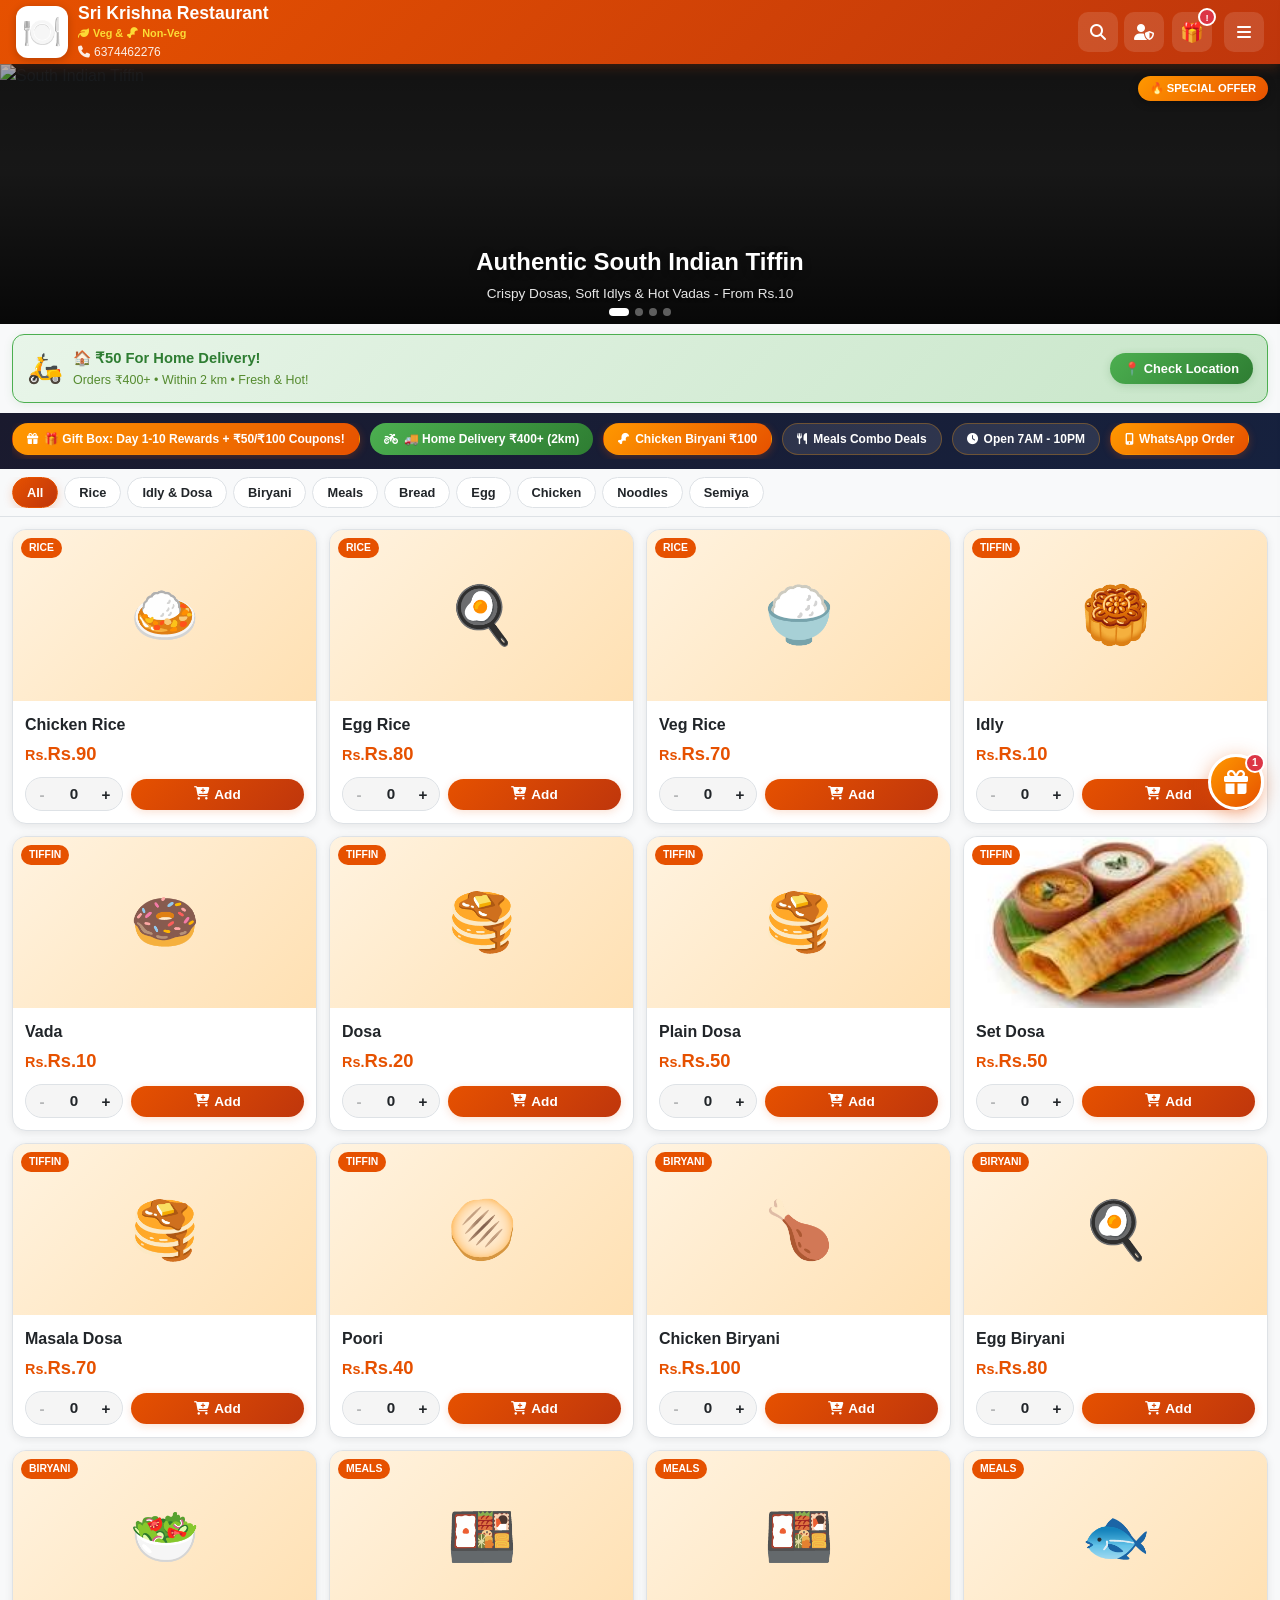
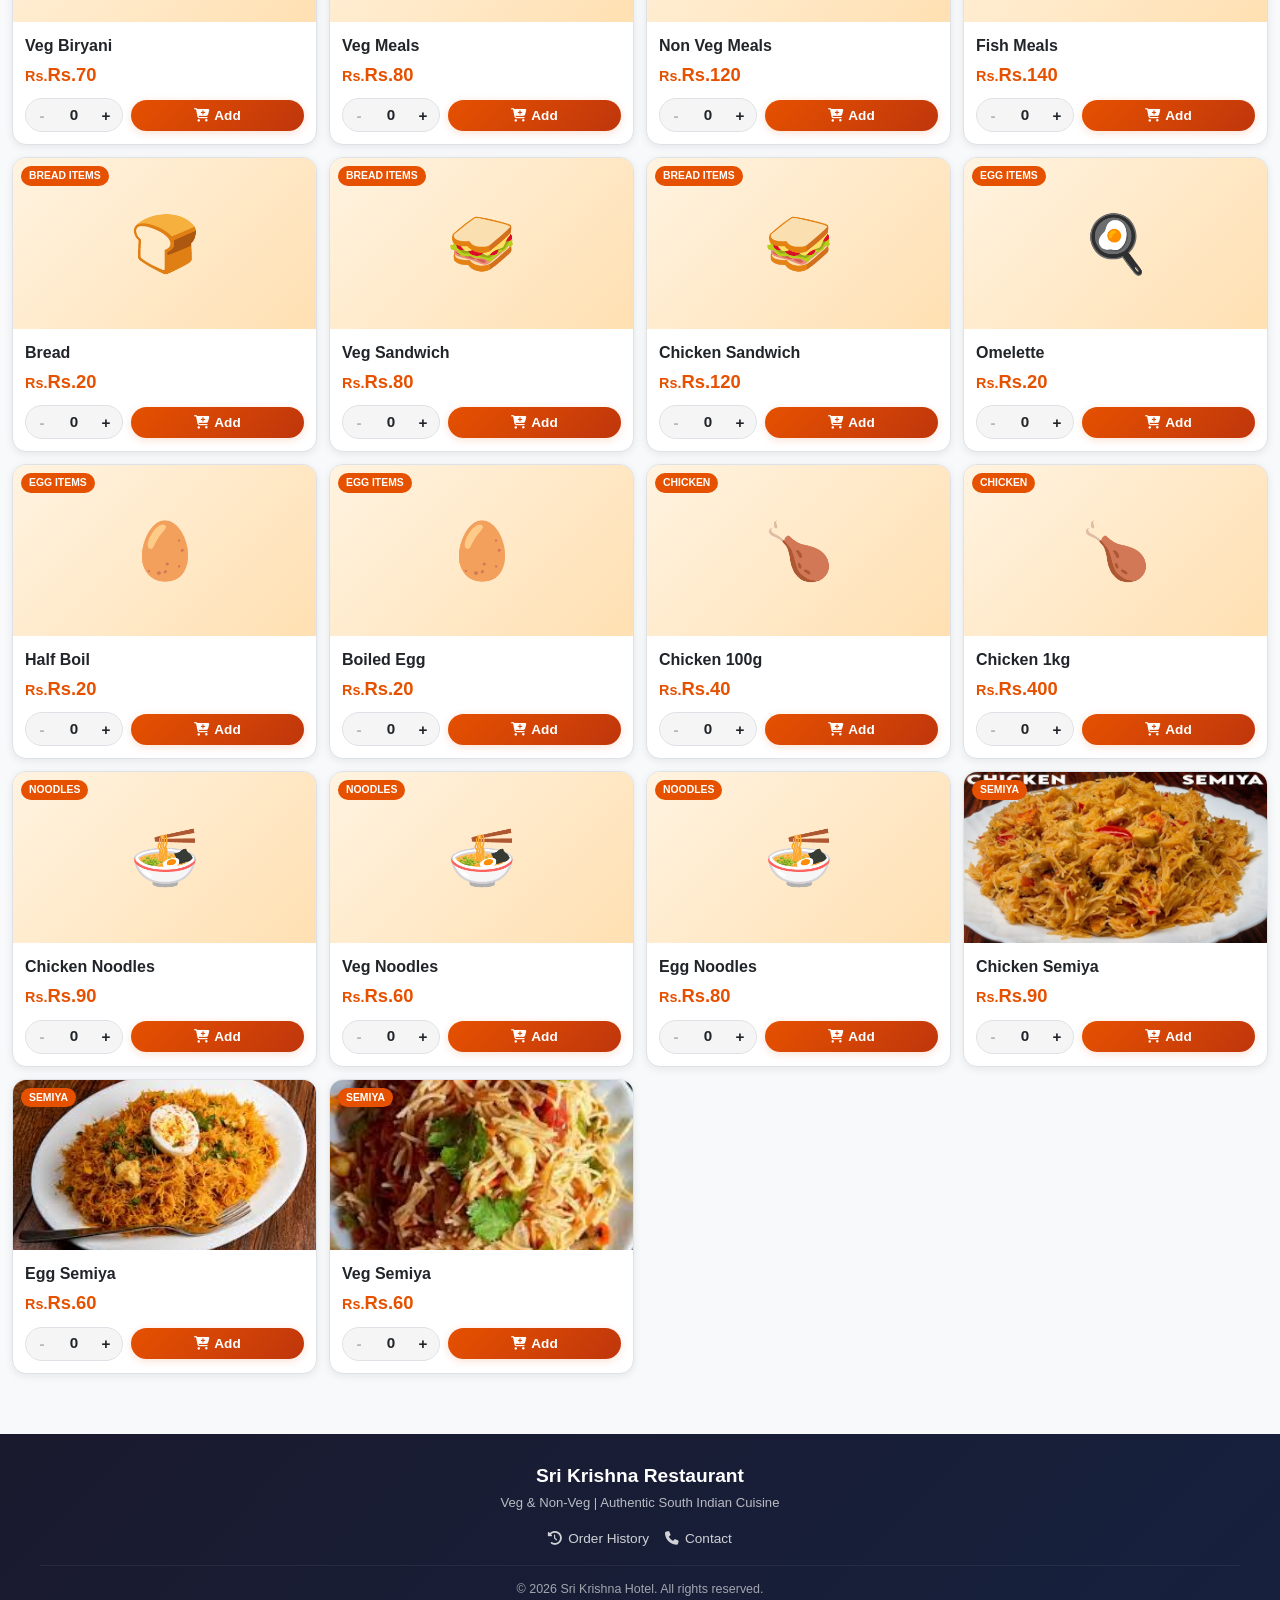
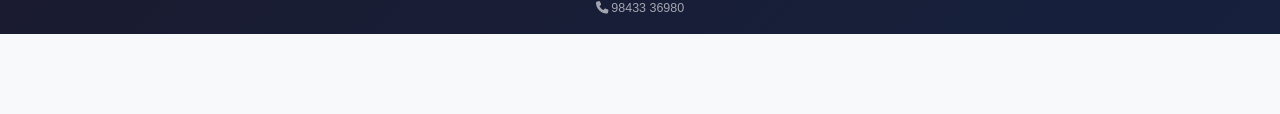
==== commit 1729c776: "Update index.html" ====
--- a/index.html
+++ b/index.html
@@ -360,6 +360,8 @@
     ============================================
     -->
 <base target="_blank">
+<base target="_blank">
+<base target="_blank">
 </head>
 <body>
     <div id="toast" class="toast">
@@ -387,6 +389,9 @@
             </div>
             <div class="header-right">
                 <button class="search-toggle" id="search-toggle" aria-label="Search"><i class="fas fa-search"></i></button>
+                <a href="Admin.html" class="admin-login-btn" id="admin-login-btn" title="Admin Login" style="width:40px;height:40px;border-radius:10px;background:rgba(255,255,255,0.12);color:#fff;font-size:1rem;display:flex;align-items:center;justify-content:center;text-decoration:none;margin-right:2px;">
+                    <i class="fas fa-user-shield"></i>
+                </a>
                 <button class="gift-header-btn" id="gift-header-btn" title="🎁 Daily Gift Box - Click to see offers!" style="width:40px;height:40px;border-radius:10px;background:rgba(255,255,255,0.12);color:#fff;font-size:1.2rem;display:flex;align-items:center;justify-content:center;margin-right:6px;cursor:pointer;border:none;position:relative">
                     🎁
                     <span id="gift-header-badge" style="position:absolute;top:-4px;right:-4px;width:18px;height:18px;background:#dc3545;color:#fff;border-radius:50%;font-size:0.6rem;font-weight:800;display:flex;align-items:center;justify-content:center;border:2px solid #fff">!</span>
@@ -432,9 +437,9 @@
             <div class="hero-slider">
                 <!-- Slide 1: Tiffin Specials -->
                 <div class="hero-slide active">
-                    <img src="https://static.vecteezy.com/system/resources/thumbnails/040/703/949/small/ai-generated-royal-feast-master-the-art-of-chicken-biryani-at-home-generative-ai-photo.jpg" alt="South Indian Tiffin" width="800" height="200" fetchpriority="high" decoding="async">
+                    <img src="https://cdn.prod.website-files.com/64931d2aee18510b47f4bb1f/64d2673a9ddaae8805feb883_Whats-Your-Favorite-Indian-Rice-Dish.jpeg" alt="South Indian Tiffin" width="800" height="200" fetchpriority="high" decoding="async">
                     <div class="hero-overlay"></div>
-                    <span class="hero-badge">🔥 SPECIAL</span>
+                    <span class="hero-badge">🔥 SPECIAL OFFER</span>
                     <div class="hero-content">
                         <h2>Authentic South Indian Tiffin</h2>
                         <p>Crispy Dosas, Soft Idlys &amp; Hot Vadas - From Rs.10</p>
@@ -492,9 +497,9 @@
                     <span>Orders ₹400+ • Within 2 km • Fresh &amp; Hot!</span>
                 </div>
             </div>
-            <button class="fdb-check-btn" id="fdb-check-btn"  title="Check if you are within 2 km">
+           <a href="https://www.google.com/maps/place/12%C2%B045'54.2%22N+79%C2%B006'08.1%22E/@12.765056,79.0996718,17z/data=!3m1!4b1!4m4!3m3!8m2!3d12.765056!4d79.1022467?hl=en&entry=ttu&g_ep=EgoyMDI2MDUwNi4wIKXMDSoASAFQAw%3D%3D"><button class="fdb-check-btn" id="fdb-check-btn"  title="Check if you are within 2 km">
                 📍 Check Location
-            </button>
+            </button></a>
         </div>
 
         <!-- OFFERS STRIP -->
@@ -763,8 +768,18 @@
                 return null;
             }
             try {
+                // orderDate: "YYYY-MM-DD" local date — used by dashboard daily filter
+                // This does NOT change any existing field, only adds orderDate if missing
+                const _now = new Date();
+                const _dd = String(_now.getDate()).padStart(2,'0');
+                const _mm = String(_now.getMonth()+1).padStart(2,'0');
+                const _yyyy = _now.getFullYear();
+                const _todayStr = `${_yyyy}-${_mm}-${_dd}`;
+
                 const orderData = {
                     ...order,
+                    orderDate: order.orderDate || _todayStr,
+                    source: 'WEB',  // Customer order from website/QR
                     createdAt: window.firebaseServerTimestamp ? window.firebaseServerTimestamp() : new Date().toISOString(),
                     _savedFrom: 'web'
                 };
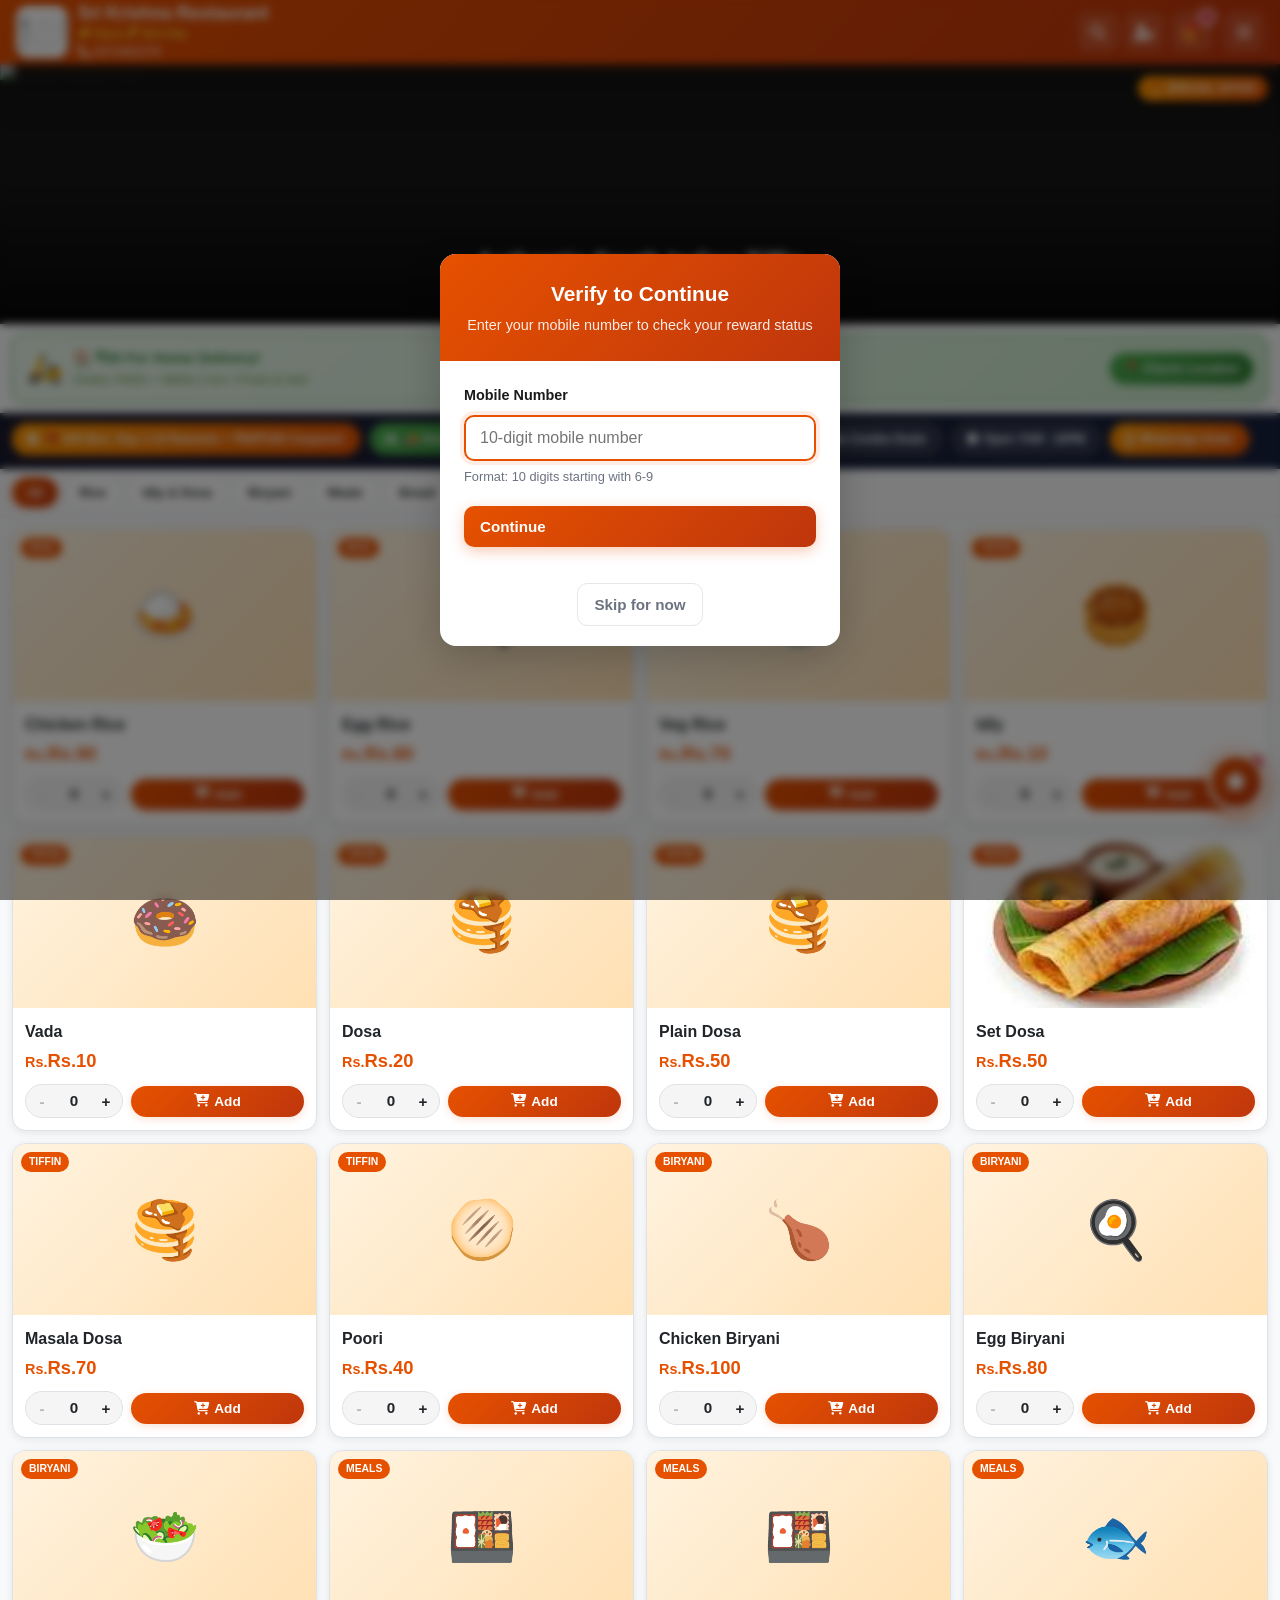
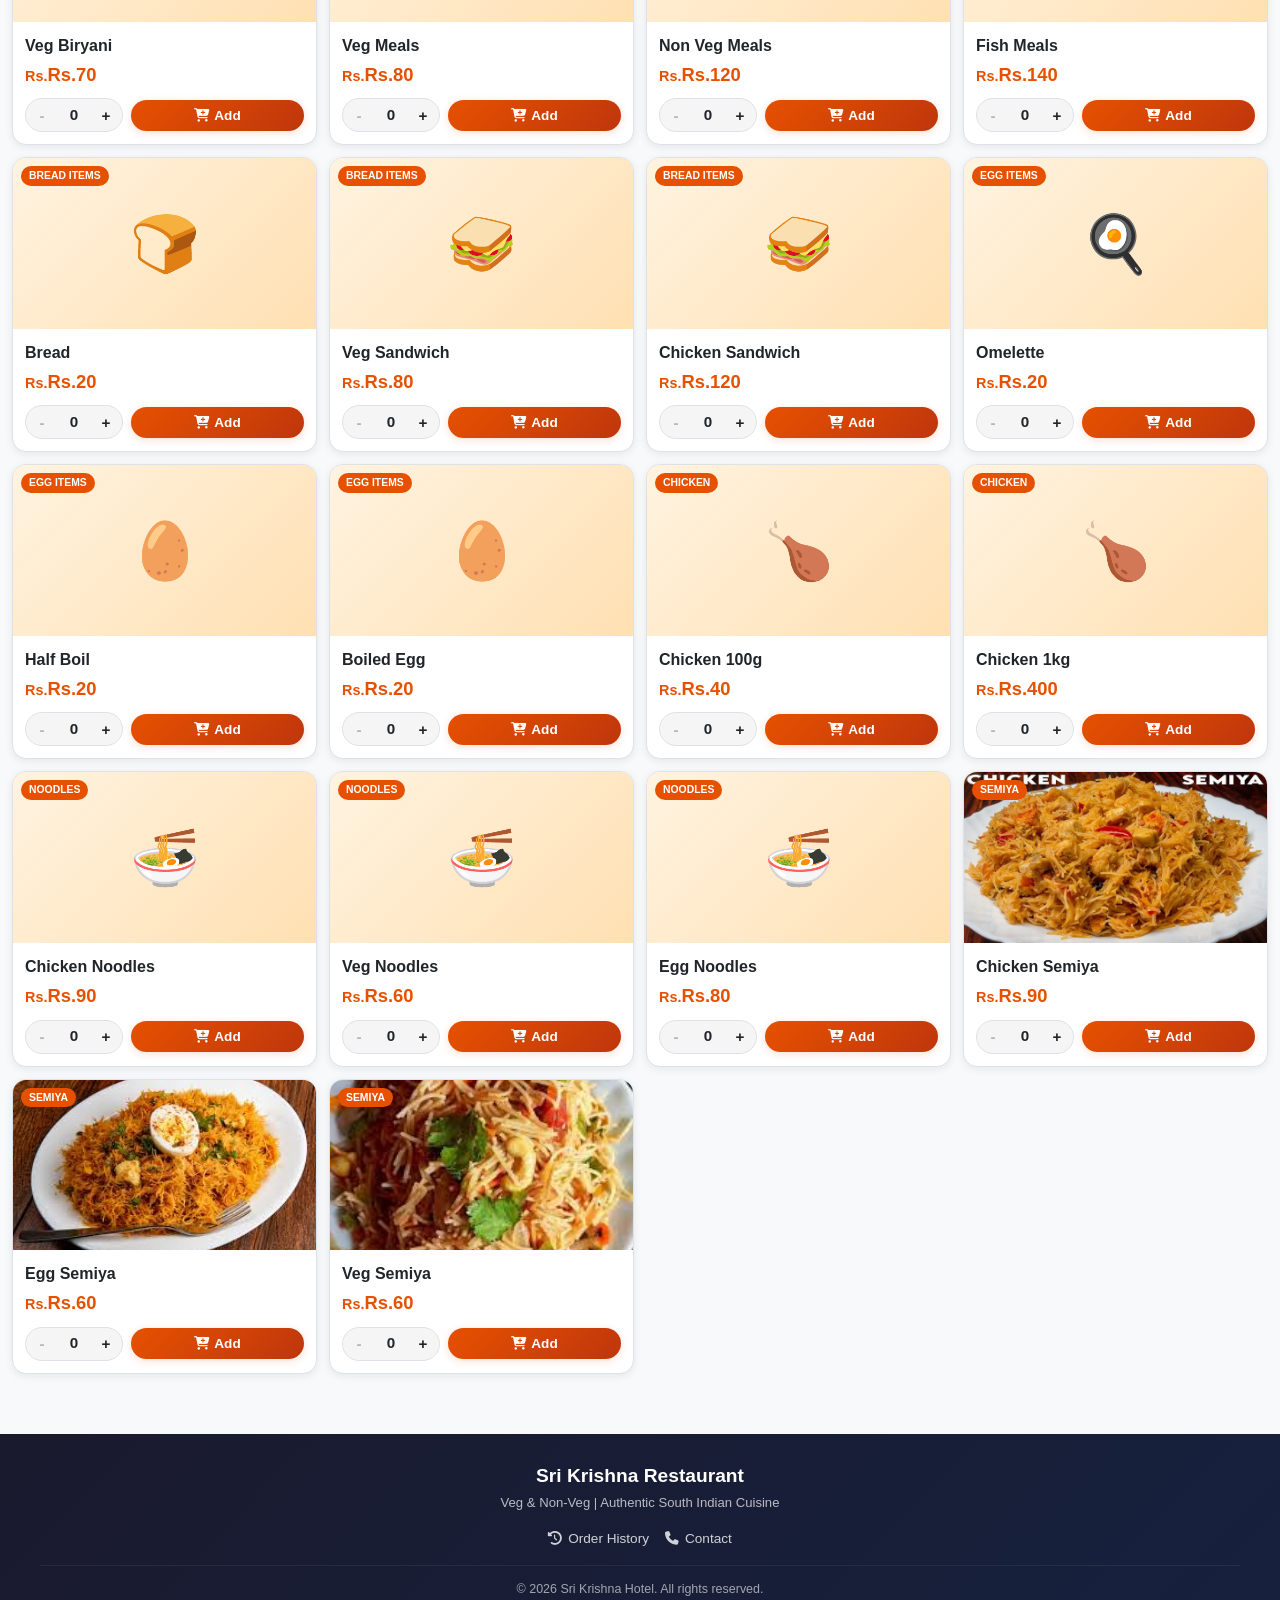
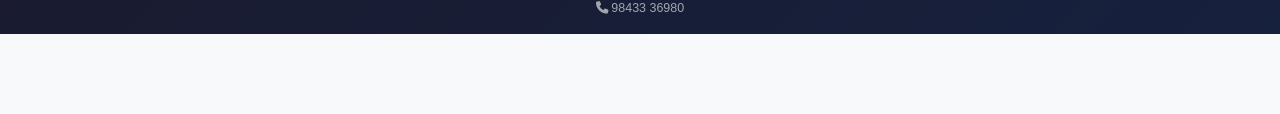
==== commit f65e2a7e: "Update index.html" ====
--- a/index.html
+++ b/index.html
@@ -17,8 +17,8 @@
     <link rel="preload" as="image" href="https://images.unsplash.com/photo-1630384060421-cb20aeb65535?w=800&q=60&fm=webp&auto=format" fetchpriority="high">
     <link rel="preload" href="https://cdnjs.cloudflare.com/ajax/libs/font-awesome/6.4.0/webfonts/fa-solid-900.woff2" as="font" type="font/woff2" crossorigin>
 
-    <link rel="icon" href="icon.jpeg" type="image/jpeg">
-    <link rel="apple-touch-icon" href="icon.jpeg">
+    <link rel="icon" href="data:image/svg+xml,<svg xmlns='http://www.w3.org/2000/svg' viewBox='0 0 100 100'><text y='0.9em' font-size='90'>🍽️</text></svg>">
+    <link rel="apple-touch-icon" href="data:image/svg+xml,<svg xmlns='http://www.w3.org/2000/svg' viewBox='0 0 100 100'><text y='0.9em' font-size='90'>🍽️</text></svg>">
 
     <style>
     :root{--primary:#e65100;--primary-dark:#bf360c;--secondary:#2e7d32;--bg:#f8f9fa;--card-bg:#fff;--text:#212529;--text-light:#6c757d;--border:#dee2e6;--shadow:0 2px 8px rgba(0,0,0,0.08);--radius:14px;--radius-sm:10px;--header-height:64px}
@@ -346,10 +346,6 @@
     <link rel="stylesheet" href="style.css" media="print" onload="this.media='all'">
     <noscript><link rel="stylesheet" href="style.css"></noscript>
 
-    <base target="_blank">
-<base target="_blank">
-<base target="_blank">
-
     <!--
     ============================================
     ICON SETUP
@@ -359,7 +355,7 @@
     - Recommended size: 512x512px or 192x192px
     ============================================
     -->
-<base target="_blank">
+    <base target="_blank">
 <base target="_blank">
 <base target="_blank">
 </head>
@@ -379,7 +375,7 @@
         <div class="header-top">
             <div class="header-left">
                 <div class="logo">
-                    <img src="icon.jpeg" alt="Sri Krishna Hotel Logo" width="48" height="48" loading="eager" fetchpriority="high" onerror="this.style.display='none';this.parentElement.innerHTML='<span style=font-size:2rem>🍽️</span>'">
+                    <img src="data:image/svg+xml,<svg xmlns='http://www.w3.org/2000/svg' viewBox='0 0 100 100'><text y='0.9em' font-size='90'>🍽️</text></svg>" alt="Sri Krishna Hotel Logo" width="48" height="48" loading="eager" fetchpriority="high" onerror="this.style.display='none';this.parentElement.innerHTML='<span style=font-size:2rem>🍽️</span>'">
                 </div>
                 <div class="hotel-info">
                     <div class="hotel-title">Sri Krishna Restaurant</div>
@@ -607,7 +603,7 @@
                     </div>
                     <div class="form-group">
                         <label><i class="fas fa-location-dot"></i> Place / Table *</label>
-                        <input type="text" id="table-number" placeholder="Enter table number or parcel place" required autocomplete="off">
+                        <input type="text" id="table-number" placeholder="Enter table number or parcel place" required autocomplete="off" pattern="[a-zA-Z0-9\s,./#()'-]+" title="Letters, numbers, spaces allowed (e.g. Table 5, Counter, Parcel)">
                     </div>
                     <div class="form-group" id="order-notes-group">
                         <label><i class="fas fa-sticky-note"></i> Notes (Optional)</label>
@@ -623,7 +619,7 @@
                                 <span class="qr-subtitle">PhonePe QR | Works with most UPI apps</span>
                             </div>
                             <div class="qr-image-wrap">
-                                <img src="qr.jpeg" alt="PhonePe QR Code" class="qr-image" width="850" height="1600" loading="lazy">
+                                <img src="qr.jpeg" alt="PhonePe QR Code" onerror="this.style.display='none';this.parentElement.innerHTML='<div style=padding:20px;text-align:center;color:#666>QR Code not available.<br>Please use UPI ID: <strong>9843336980@ibl</strong></div>'" class="qr-image" width="850" height="1600" loading="lazy">
                                 <div class="qr-amount-badge">Rs.<span id="qr-display-amount">0</span></div>
                             </div>
                             <div class="qr-upi-id">
@@ -733,12 +729,12 @@
             if (statusEl) statusEl.textContent = msg;
         };
 
-        window.initFirebase = async function() {
-            if (window.db) return window.db;
+        // Initialize Firebase immediately (not lazy)
+        async function initFirebaseNow() {
             try {
                 window.fbDebug('Loading Firebase modules...');
                 const { initializeApp } = await import("https://www.gstatic.com/firebasejs/10.8.0/firebase-app.js");
-                const { getFirestore, collection, addDoc, serverTimestamp } = await import("https://www.gstatic.com/firebasejs/10.8.0/firebase-firestore.js");
+                const { getFirestore, collection, addDoc, serverTimestamp, onSnapshot, query, where } = await import("https://www.gstatic.com/firebasejs/10.8.0/firebase-firestore.js");
 
                 window.fbDebug('Initializing app...');
                 const app = initializeApp(firebaseConfig);
@@ -750,12 +746,74 @@
                 window.firebaseAddDoc = addDoc;
                 window.firebaseCollection = collection;
                 window.firebaseServerTimestamp = serverTimestamp;
+                window.firebaseOnSnapshot = onSnapshot;
+                window.firebaseQuery = query;
+                window.firebaseWhere = where;
 
                 window.fbDebug('Firebase connected successfully!');
+
+                // Setup real-time menu listener
+                setupMenuListener();
+
                 return db;
             } catch(e) {
                 window.fbDebug('Firebase Error: ' + e.message);
                 console.error('Firebase init error:', e);
+                return null;
+            }
+        }
+
+        // Real-time menu updates
+        function setupMenuListener() {
+            if (!window.db || !window.firebaseOnSnapshot) return;
+            try {
+                const q = window.firebaseQuery(
+                    window.firebaseCollection(window.db, 'menu_items'),
+                    window.firebaseWhere('active', '!=', false)
+                );
+                window.firebaseOnSnapshot(q, (snapshot) => {
+                    const items = [];
+                    snapshot.forEach(doc => {
+                        const data = doc.data();
+                        items.push({
+                            id: data.id || 0,
+                            name: data.name,
+                            price: data.price,
+                            category: data.category,
+                            image: data.image || '',
+                            emoji: data.emoji || '🍽️'
+                        });
+                    });
+
+                    // Sort by category
+                    const catOrder = ['Rice','Tiffin','Biryani','Meals','Bread Items','Egg Items','Chicken','Noodles','Semiya','Others'];
+                    items.sort((a, b) => {
+                        const ia = catOrder.indexOf(a.category);
+                        const ib = catOrder.indexOf(b.category);
+                        return (ia === -1 ? 999 : ia) - (ib === -1 ? 999 : ib);
+                    });
+
+                    if (items.length > 0) {
+                        MENU_ITEMS = items;
+                        _menuLoaded = true;
+                        console.log('[Menu] Real-time update:', items.length, 'items');
+                        // Re-render if DOM ready
+                        if (document.getElementById('menu-container')) {
+                            renderMenu();
+                        }
+                    }
+                });
+            } catch(e) {
+                console.error('[Menu] Listener error:', e);
+            }
+        }
+
+        window.initFirebase = async function() {
+            if (window.db) return window.db;
+            try {
+                return await initFirebaseNow();
+            } catch (e) {
+                console.error('[Firebase] Init failed:', e);
                 return null;
             }
         };
@@ -768,8 +826,6 @@
                 return null;
             }
             try {
-                // orderDate: "YYYY-MM-DD" local date — used by dashboard daily filter
-                // This does NOT change any existing field, only adds orderDate if missing
                 const _now = new Date();
                 const _dd = String(_now.getDate()).padStart(2,'0');
                 const _mm = String(_now.getMonth()+1).padStart(2,'0');
@@ -779,7 +835,7 @@
                 const orderData = {
                     ...order,
                     orderDate: order.orderDate || _todayStr,
-                    source: 'WEB',  // Customer order from website/QR
+                    source: 'WEB',
                     createdAt: window.firebaseServerTimestamp ? window.firebaseServerTimestamp() : new Date().toISOString(),
                     _savedFrom: 'web'
                 };
@@ -794,9 +850,16 @@
             }
         };
 
-        console.log('[Firebase] Lazy init enabled - will load on first order');
+        // Initialize immediately
+        initFirebaseNow();
+
+        console.log('[Firebase] Initialized with real-time menu sync');
     </script>
 
     <script src="script.js" defer></script>
+    <!-- ===== REWARD SYSTEM MODULES (AUTO-CONNECTED) ===== -->
+    <script src="reward-system.js" defer></script>
+    <script src="reward-ui.js" defer></script>
+    <!-- ===== END REWARD SYSTEM ===== -->
 </body>
 </html>
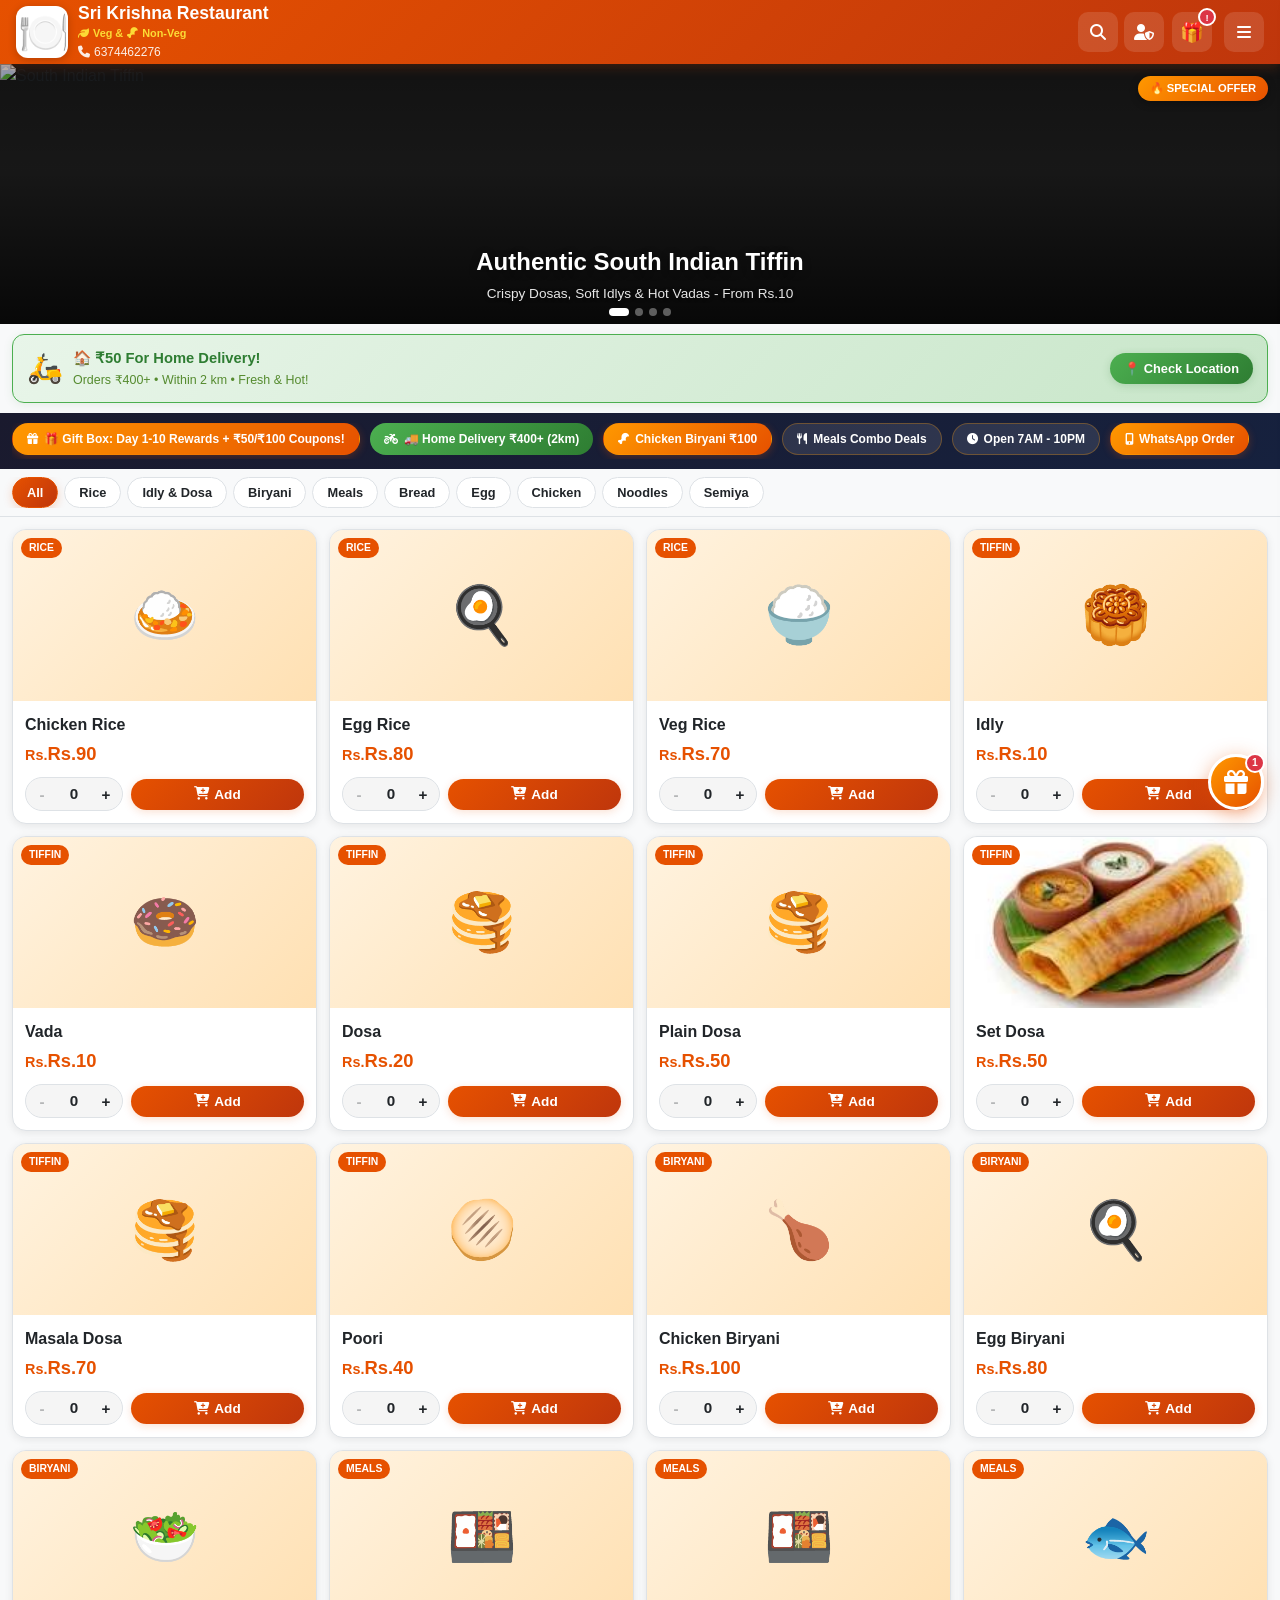
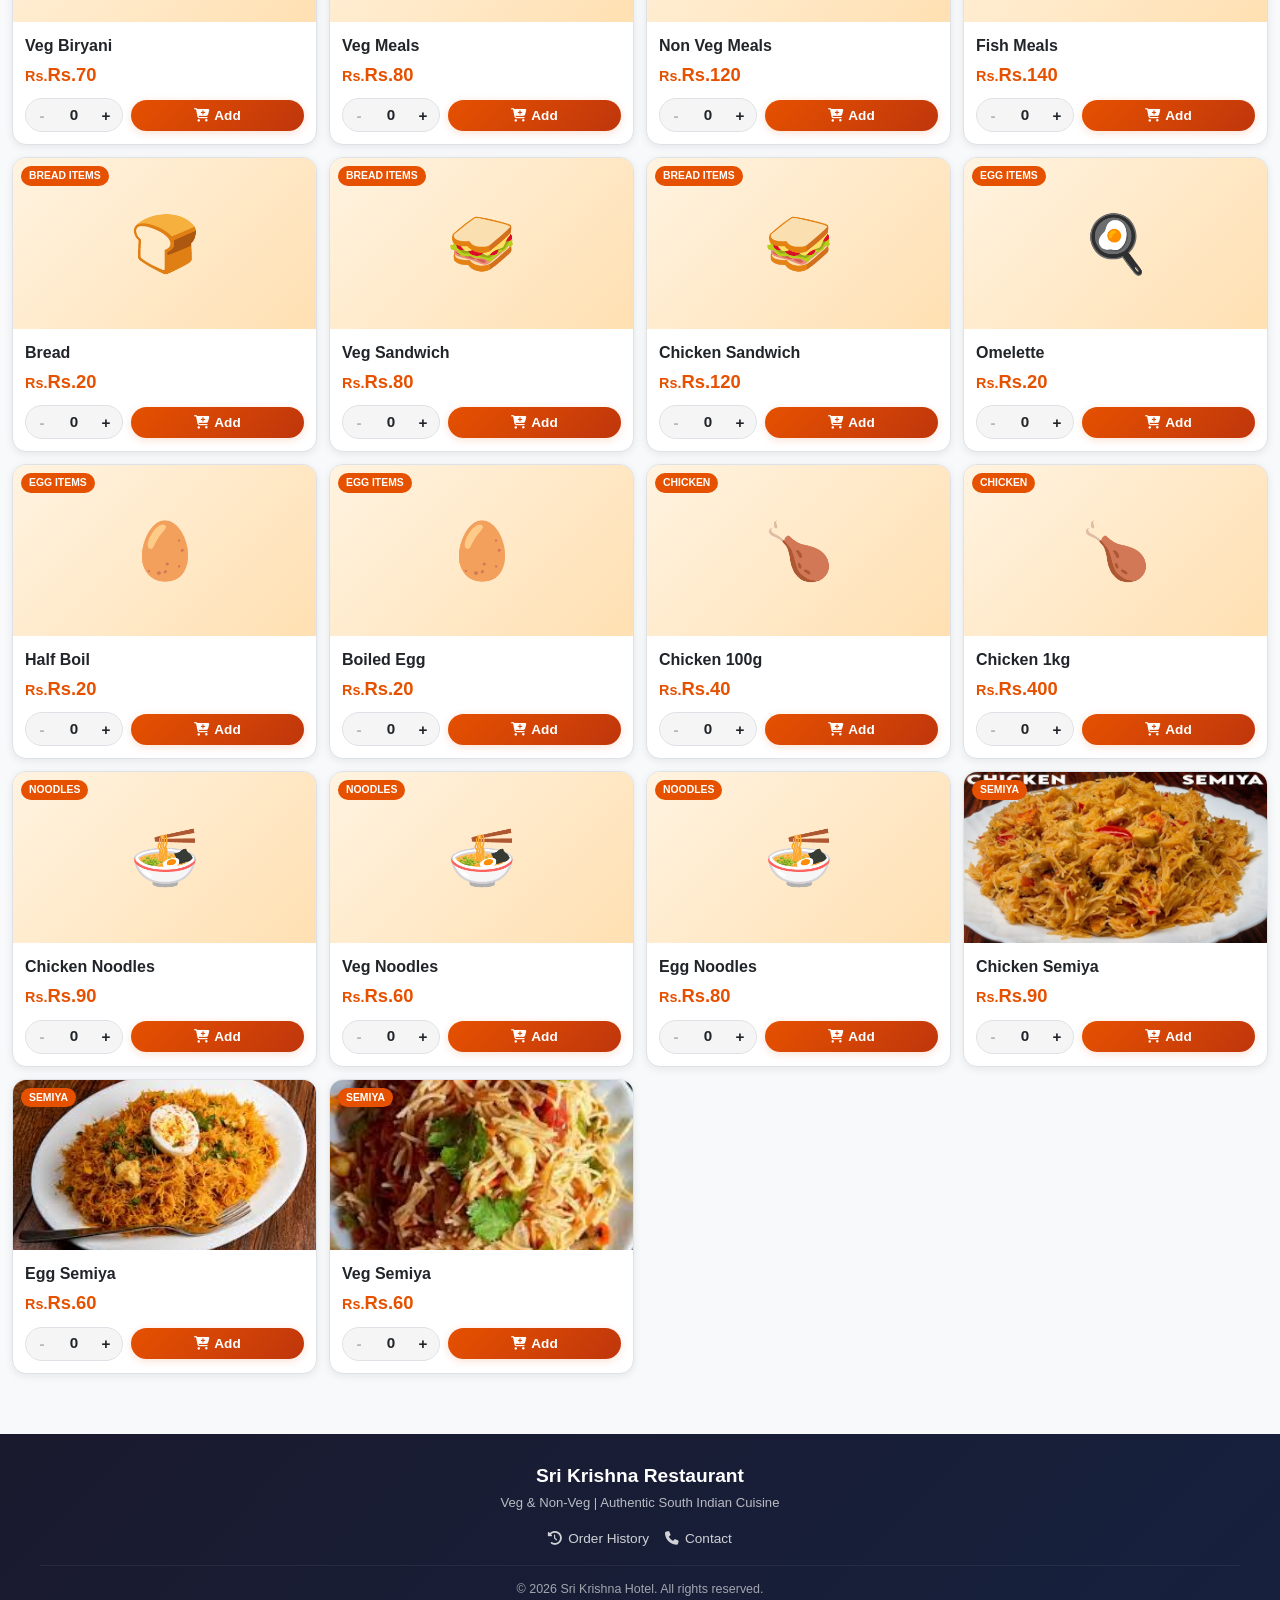
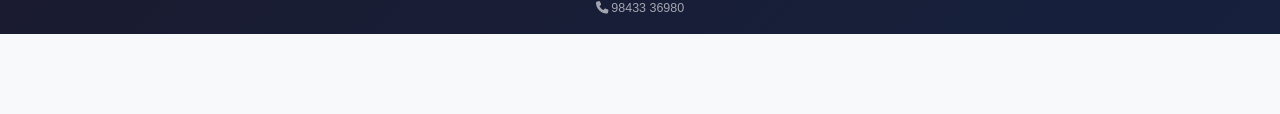
==== commit 6bdf64c6: "Update index.html" ====
--- a/index.html
+++ b/index.html
@@ -857,9 +857,8 @@
     </script>
 
     <script src="script.js" defer></script>
-    <!-- ===== REWARD SYSTEM MODULES (AUTO-CONNECTED) ===== -->
-    <script src="reward-system.js" defer></script>
-    <script src="reward-ui.js" defer></script>
-    <!-- ===== END REWARD SYSTEM ===== -->
+    <!-- ===== GIFT REWARD SYSTEM (INTEGRATED) ===== -->
+    <script src="gift-reward-system.js" defer></script>
+    <!-- ===== END GIFT REWARD SYSTEM ===== -->
 </body>
 </html>
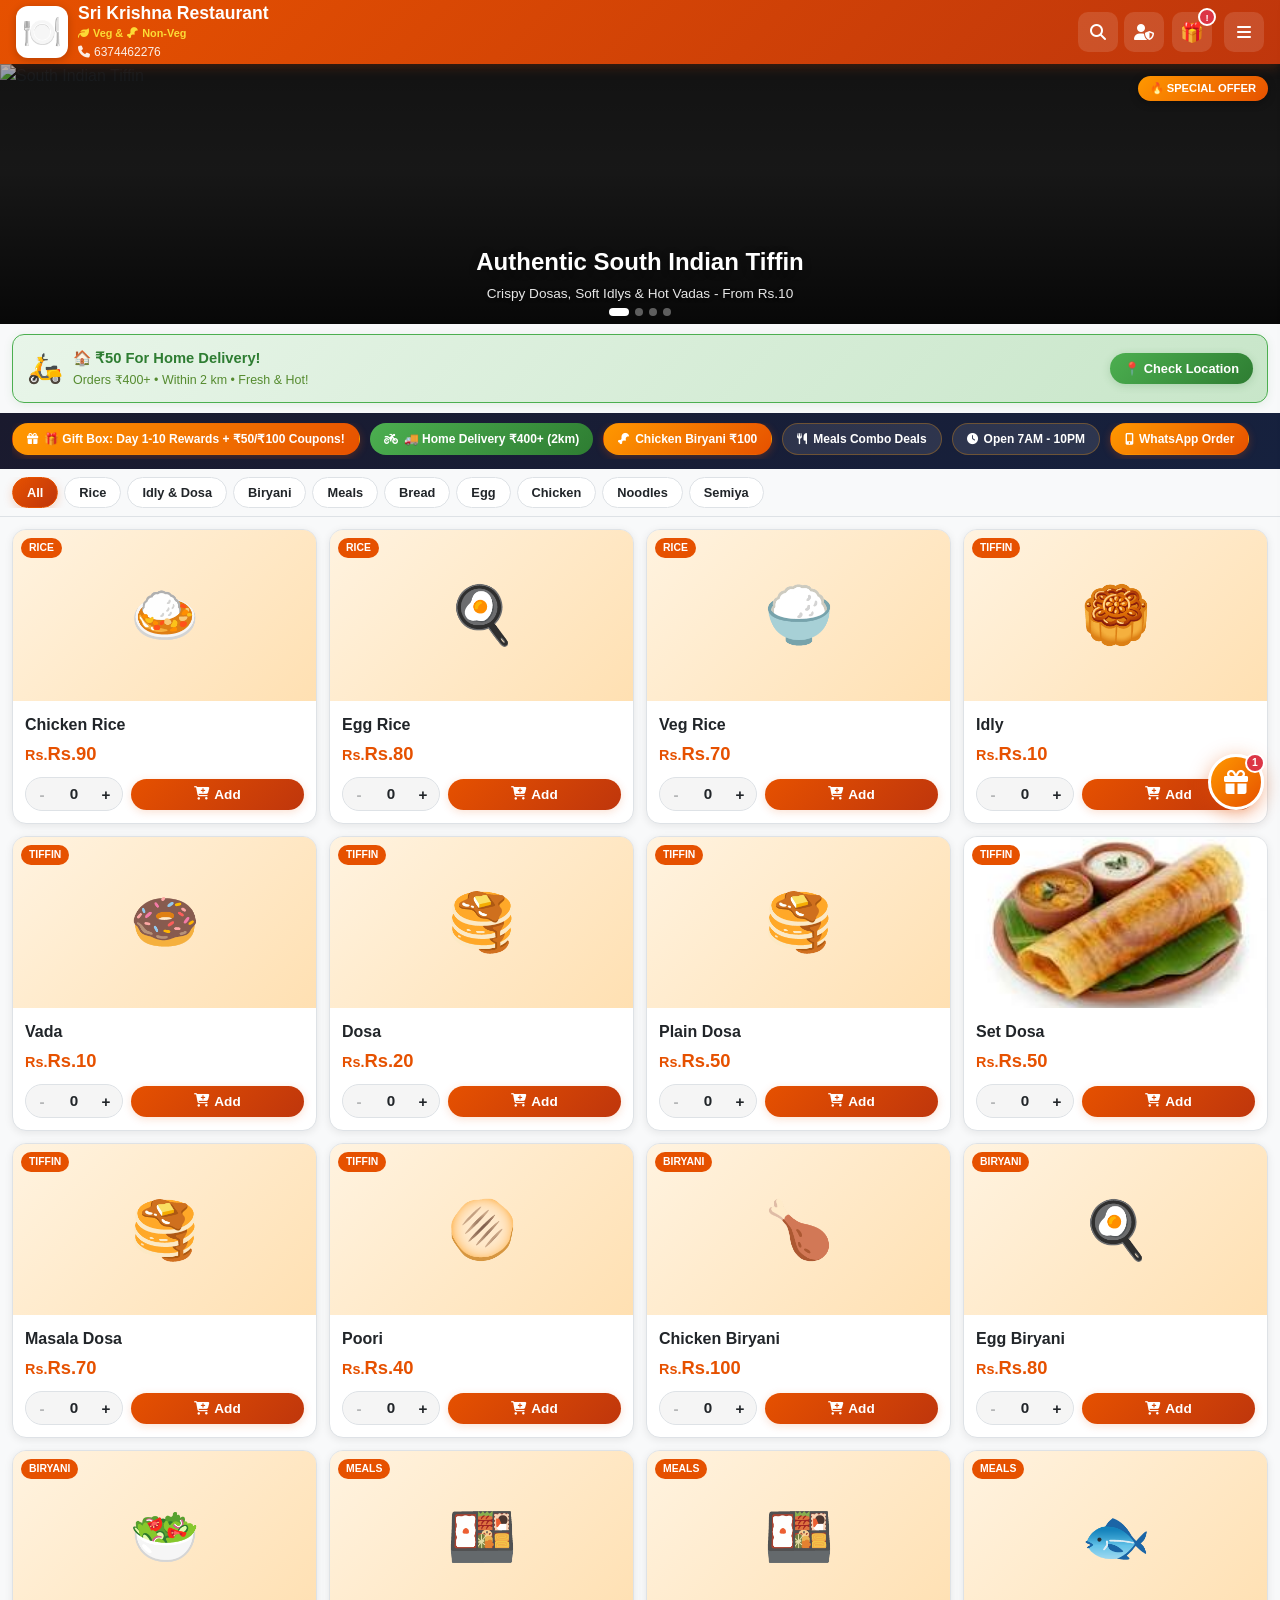
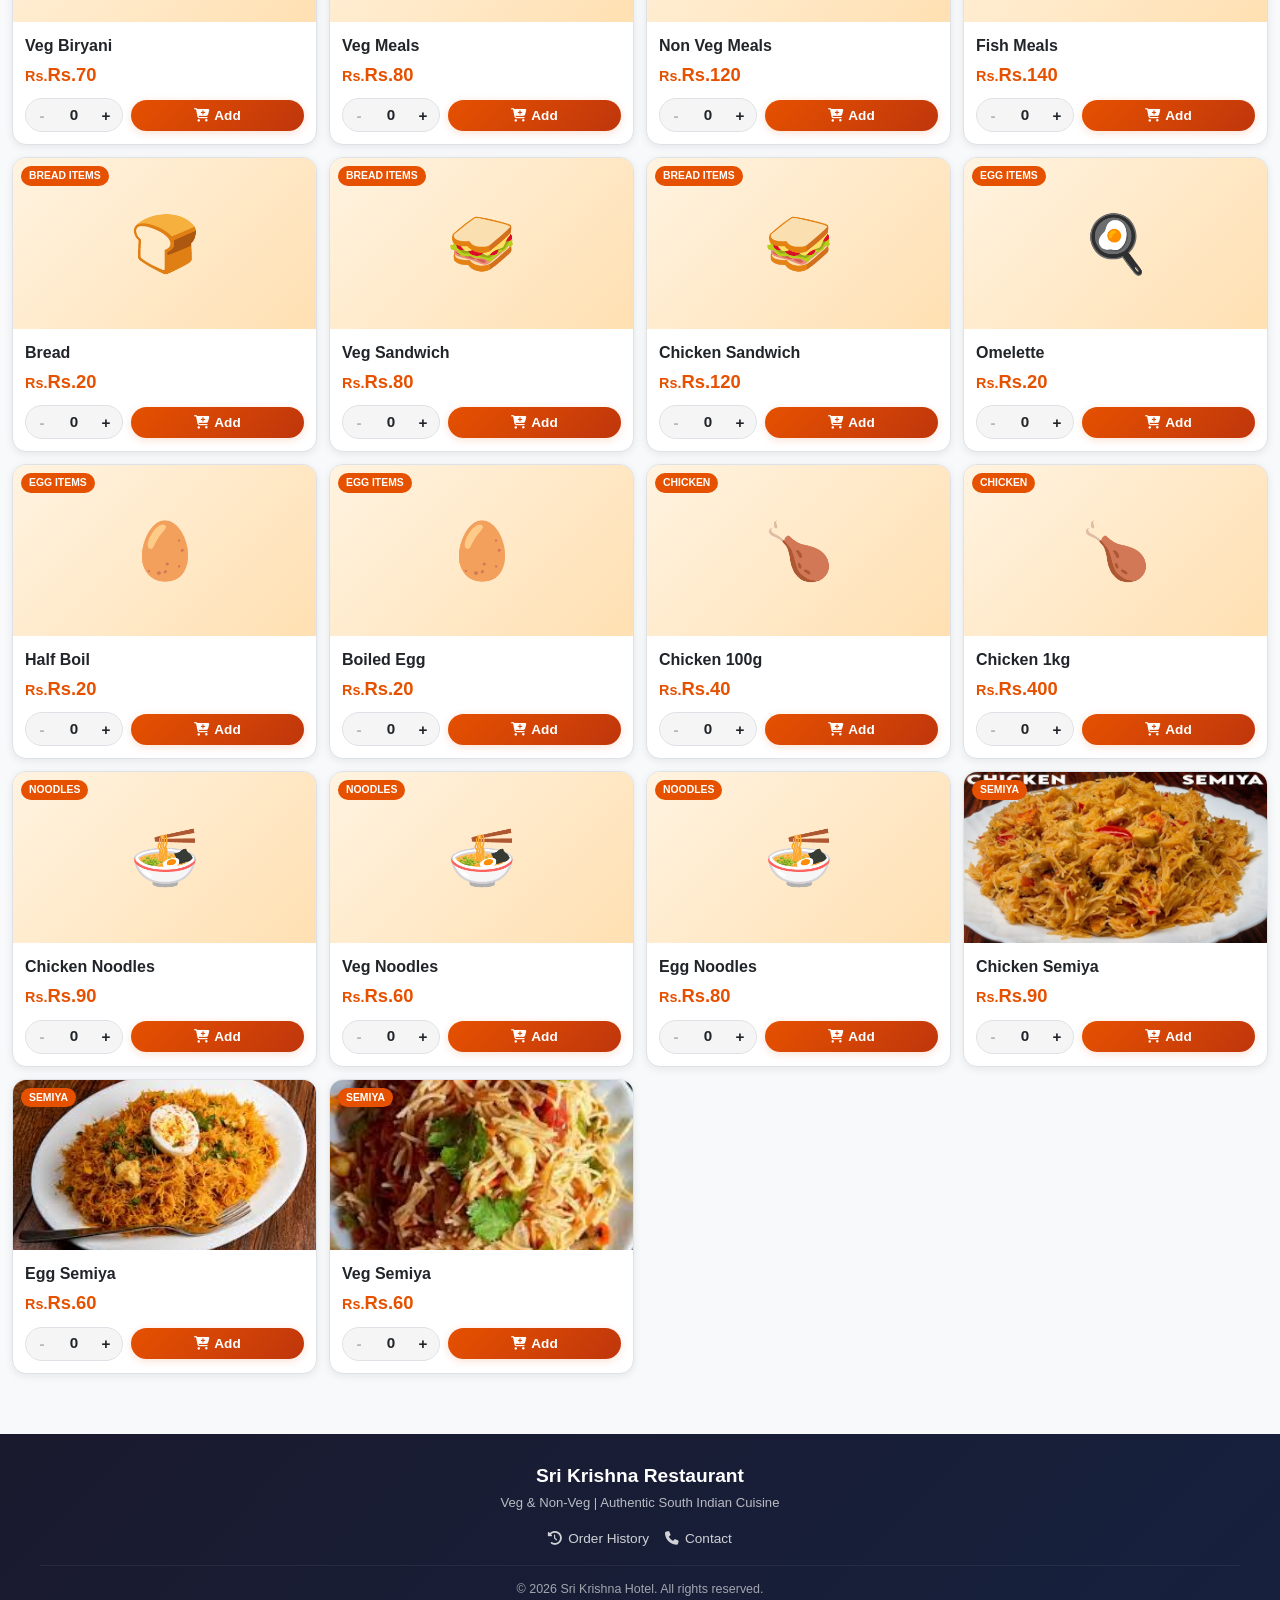
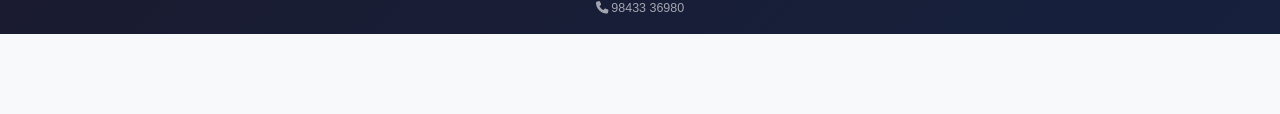
==== commit 25aa84dd: "Update index.html" ====
--- a/index.html
+++ b/index.html
@@ -17,8 +17,8 @@
     <link rel="preload" as="image" href="https://images.unsplash.com/photo-1630384060421-cb20aeb65535?w=800&q=60&fm=webp&auto=format" fetchpriority="high">
     <link rel="preload" href="https://cdnjs.cloudflare.com/ajax/libs/font-awesome/6.4.0/webfonts/fa-solid-900.woff2" as="font" type="font/woff2" crossorigin>
 
-    <link rel="icon" href="data:image/svg+xml,<svg xmlns='http://www.w3.org/2000/svg' viewBox='0 0 100 100'><text y='0.9em' font-size='90'>🍽️</text></svg>">
-    <link rel="apple-touch-icon" href="data:image/svg+xml,<svg xmlns='http://www.w3.org/2000/svg' viewBox='0 0 100 100'><text y='0.9em' font-size='90'>🍽️</text></svg>">
+    <link rel="icon" href="icon.jpeg">
+    <link rel="apple-touch-icon" href="icon.jpeg">
 
     <style>
     :root{--primary:#e65100;--primary-dark:#bf360c;--secondary:#2e7d32;--bg:#f8f9fa;--card-bg:#fff;--text:#212529;--text-light:#6c757d;--border:#dee2e6;--shadow:0 2px 8px rgba(0,0,0,0.08);--radius:14px;--radius-sm:10px;--header-height:64px}
@@ -375,7 +375,7 @@
         <div class="header-top">
             <div class="header-left">
                 <div class="logo">
-                    <img src="data:image/svg+xml,<svg xmlns='http://www.w3.org/2000/svg' viewBox='0 0 100 100'><text y='0.9em' font-size='90'>🍽️</text></svg>" alt="Sri Krishna Hotel Logo" width="48" height="48" loading="eager" fetchpriority="high" onerror="this.style.display='none';this.parentElement.innerHTML='<span style=font-size:2rem>🍽️</span>'">
+                    <img src="icon.jpeg" alt="Sri Krishna Hotel Logo" width="48" height="48" loading="eager" fetchpriority="high" onerror="this.style.display='none';this.parentElement.innerHTML='<span style=font-size:2rem>🍽️</span>'">
                 </div>
                 <div class="hotel-info">
                     <div class="hotel-title">Sri Krishna Restaurant</div>
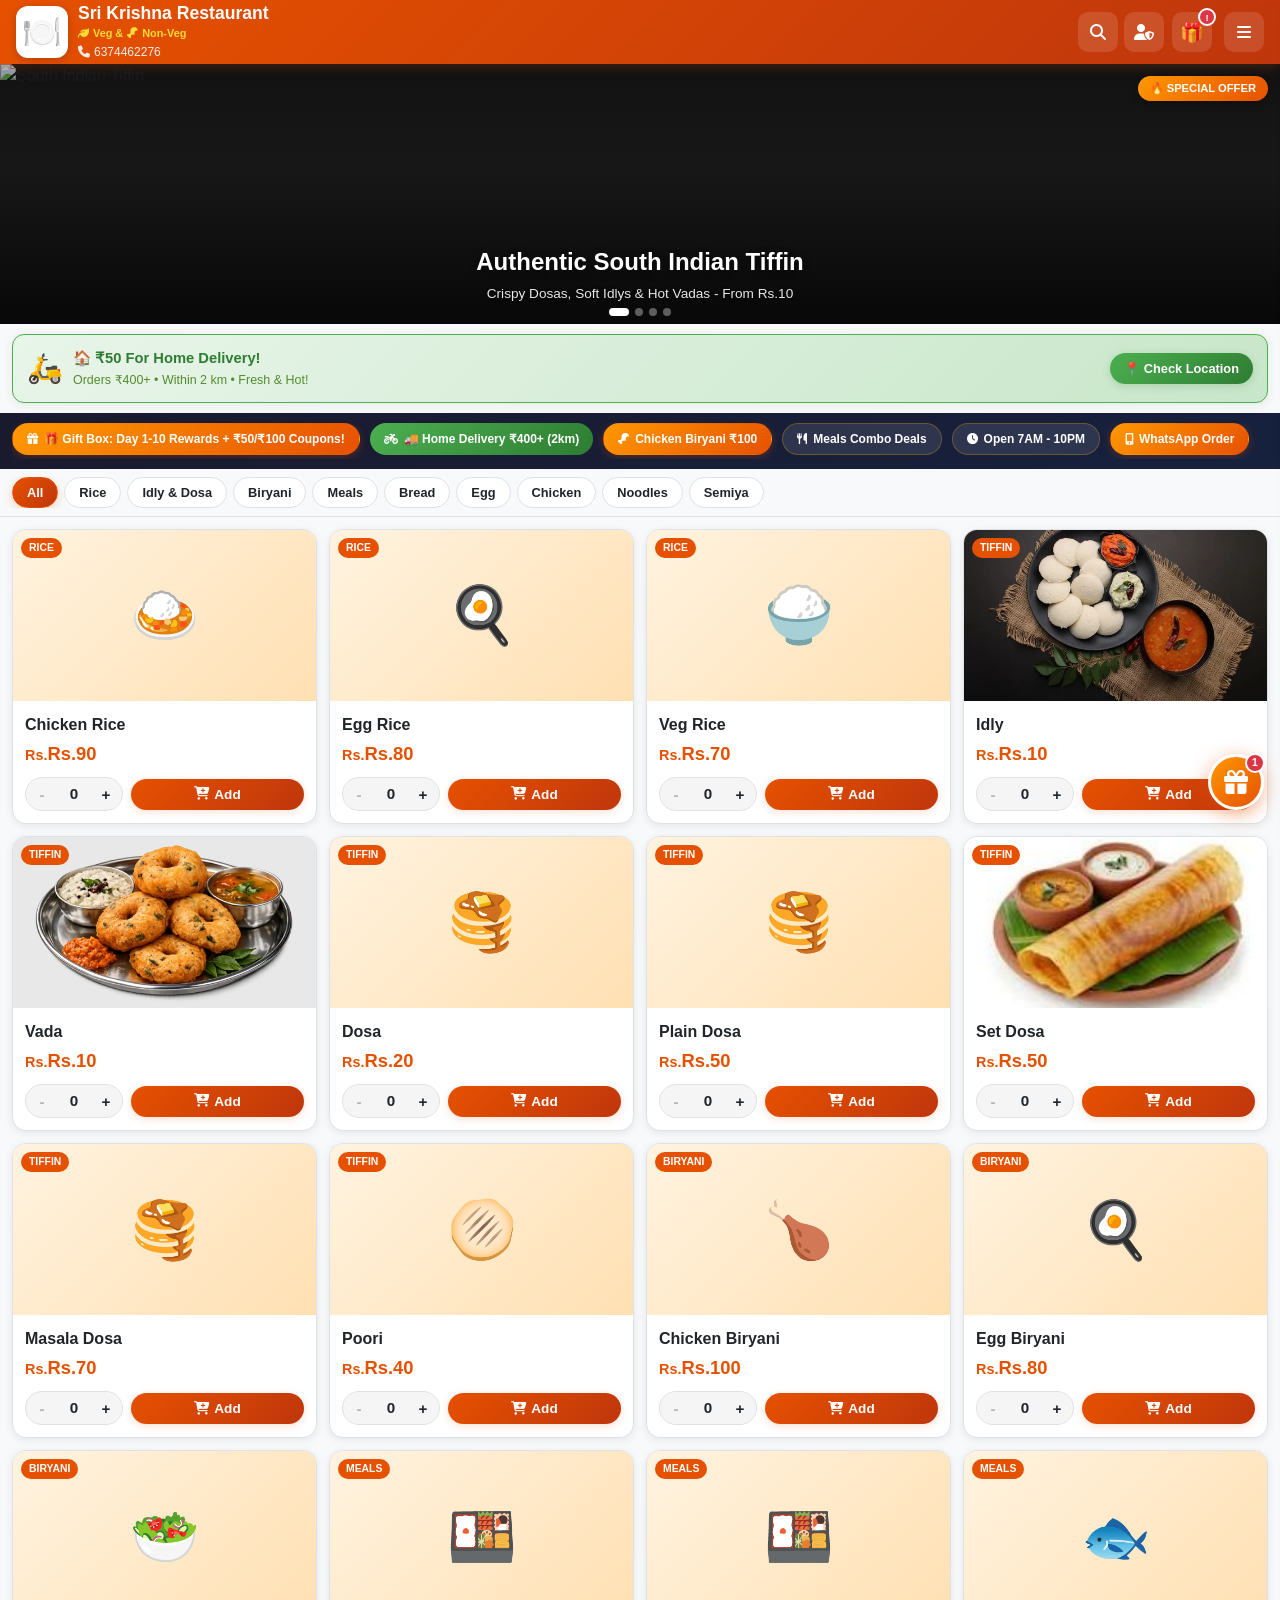
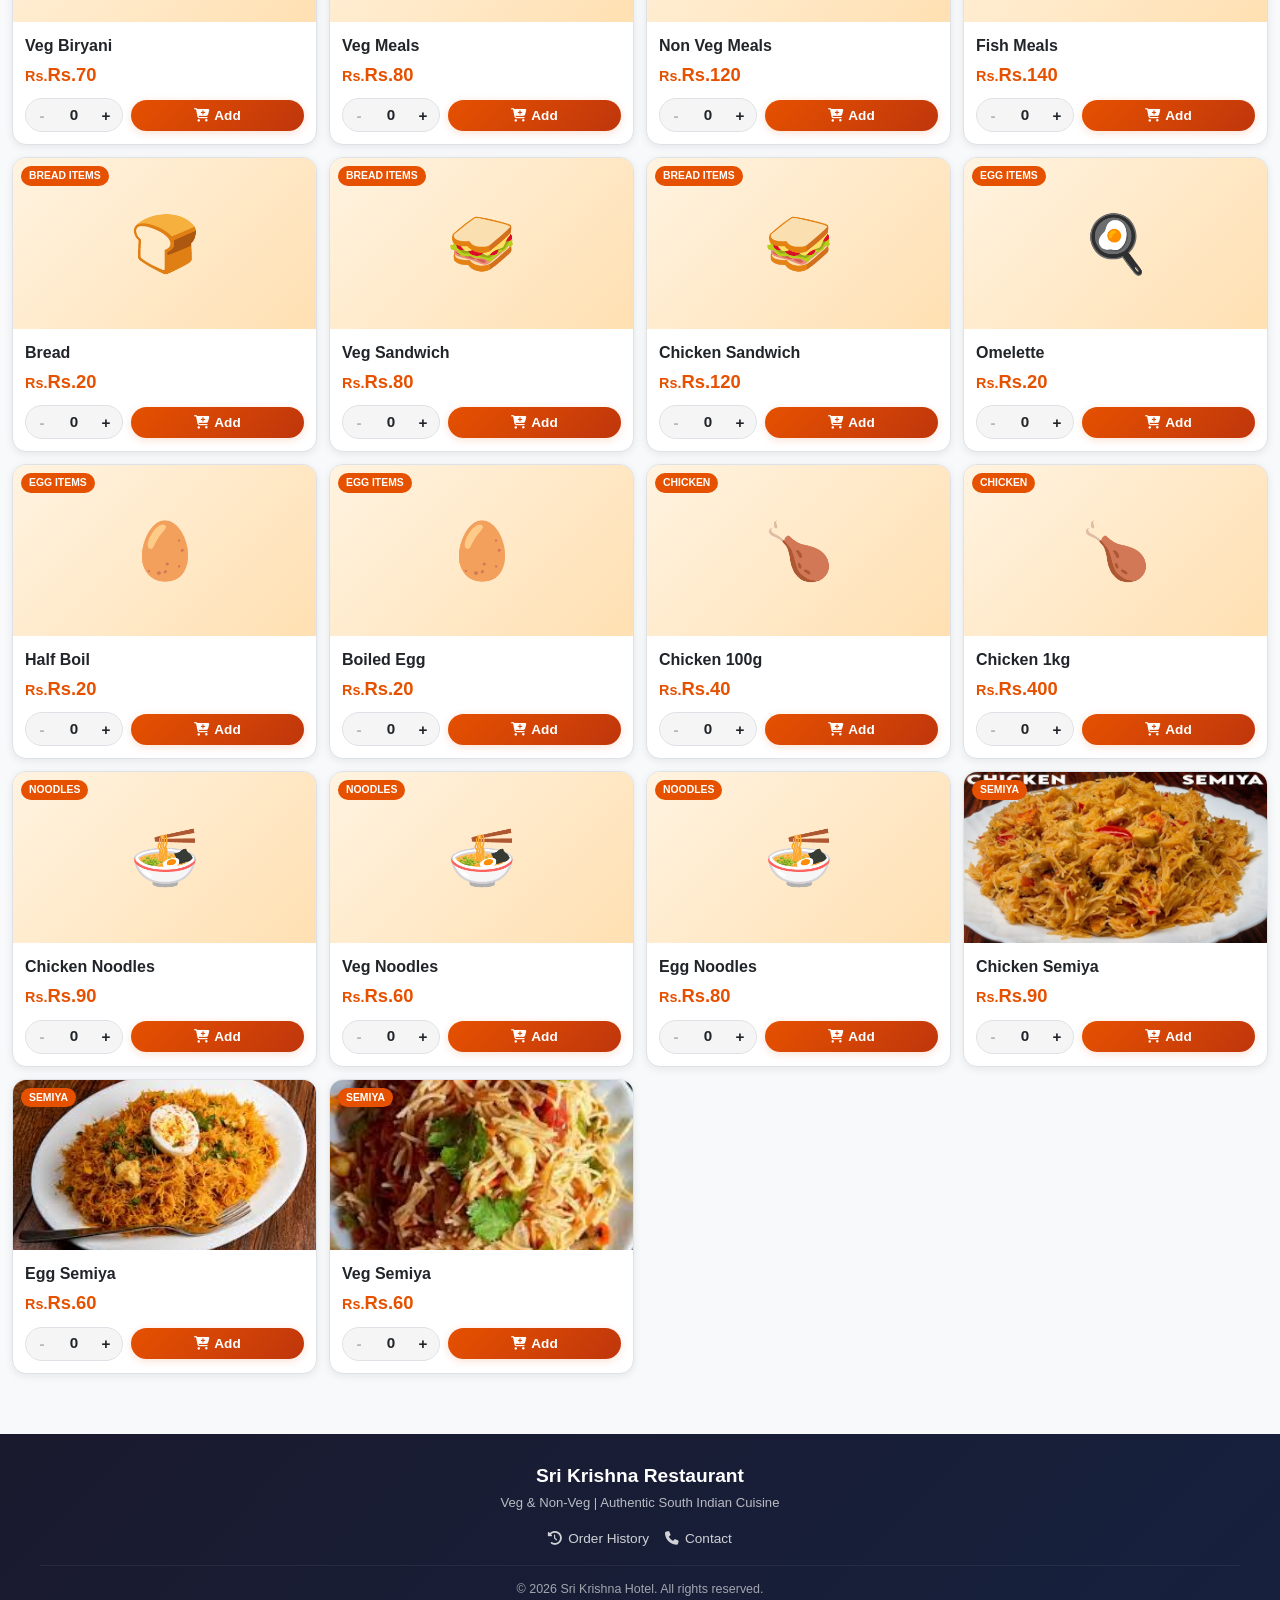
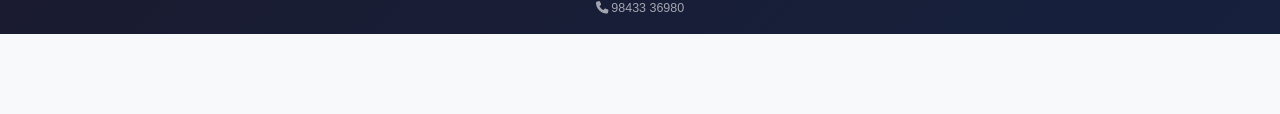
==== commit bc264293: "Update index.html" ====
--- a/index.html
+++ b/index.html
@@ -355,9 +355,6 @@
     - Recommended size: 512x512px or 192x192px
     ============================================
     -->
-    <base target="_blank">
-<base target="_blank">
-<base target="_blank">
 </head>
 <body>
     <div id="toast" class="toast">
@@ -785,18 +782,27 @@
                         });
                     });
 
+                    const seen = new Map();
+                    const unique = [];
+                    items.forEach(item => {
+                        const key = String(item.name || '').trim().toLowerCase();
+                        if (!key || seen.has(key)) return;
+                        seen.set(key, true);
+                        unique.push(item);
+                    });
+
                     // Sort by category
                     const catOrder = ['Rice','Tiffin','Biryani','Meals','Bread Items','Egg Items','Chicken','Noodles','Semiya','Others'];
-                    items.sort((a, b) => {
+                    unique.sort((a, b) => {
                         const ia = catOrder.indexOf(a.category);
                         const ib = catOrder.indexOf(b.category);
                         return (ia === -1 ? 999 : ia) - (ib === -1 ? 999 : ib);
                     });
 
-                    if (items.length > 0) {
-                        MENU_ITEMS = items;
+                    if (unique.length > 0) {
+                        MENU_ITEMS = unique;
                         _menuLoaded = true;
-                        console.log('[Menu] Real-time update:', items.length, 'items');
+                        console.log('[Menu] Real-time update:', unique.length, 'items');
                         // Re-render if DOM ready
                         if (document.getElementById('menu-container')) {
                             renderMenu();
